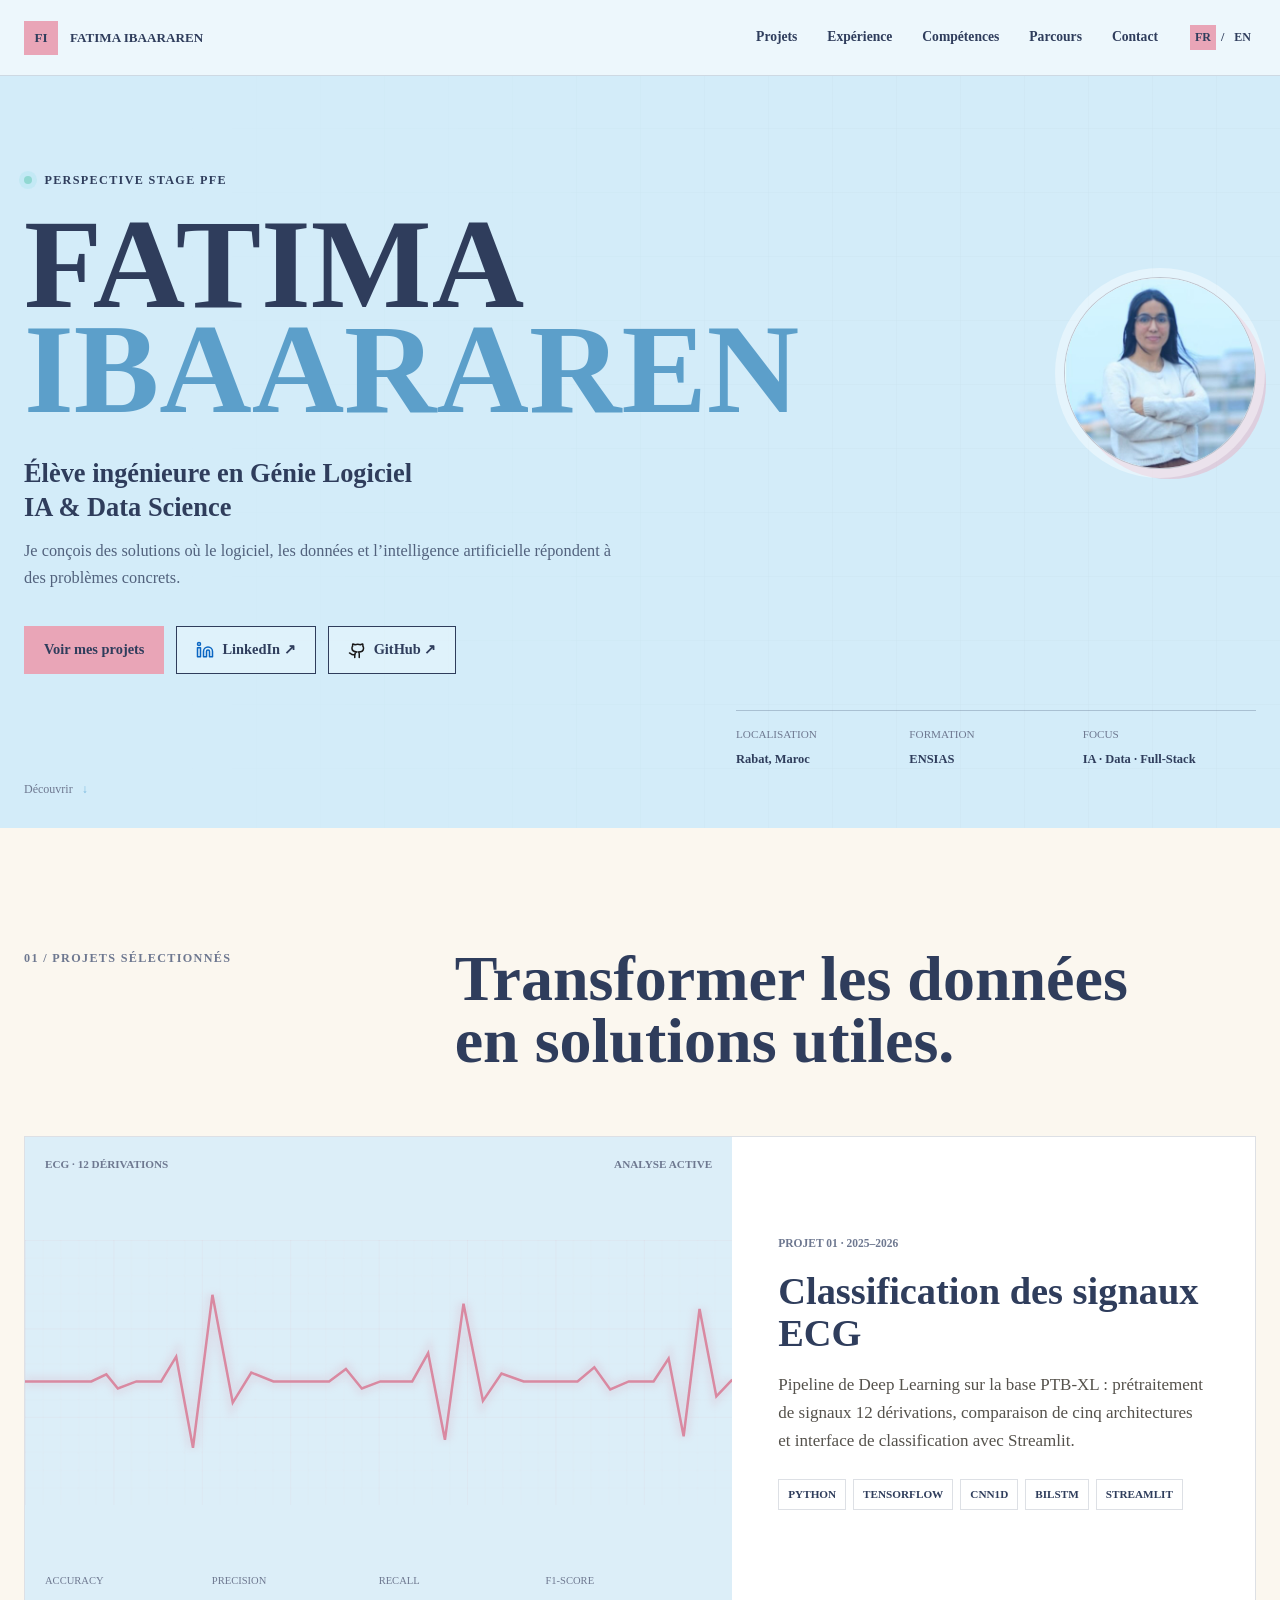
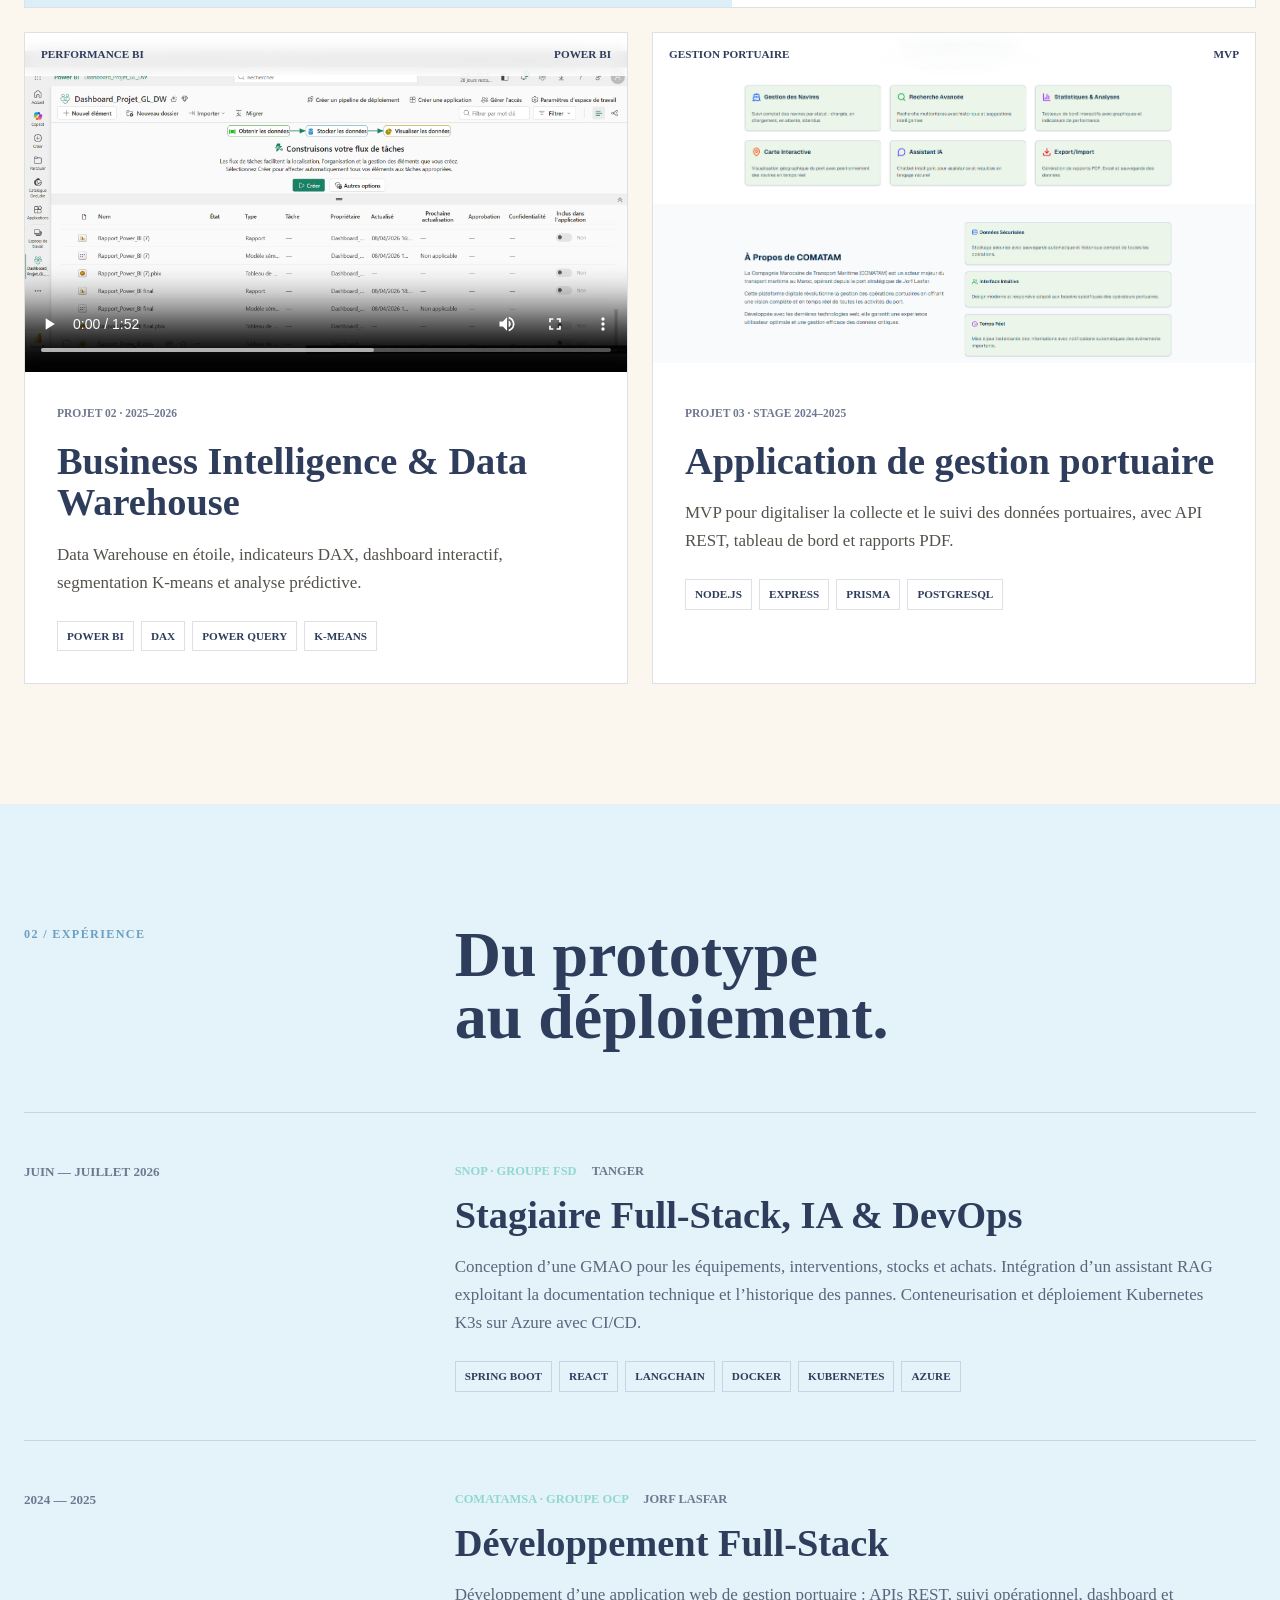
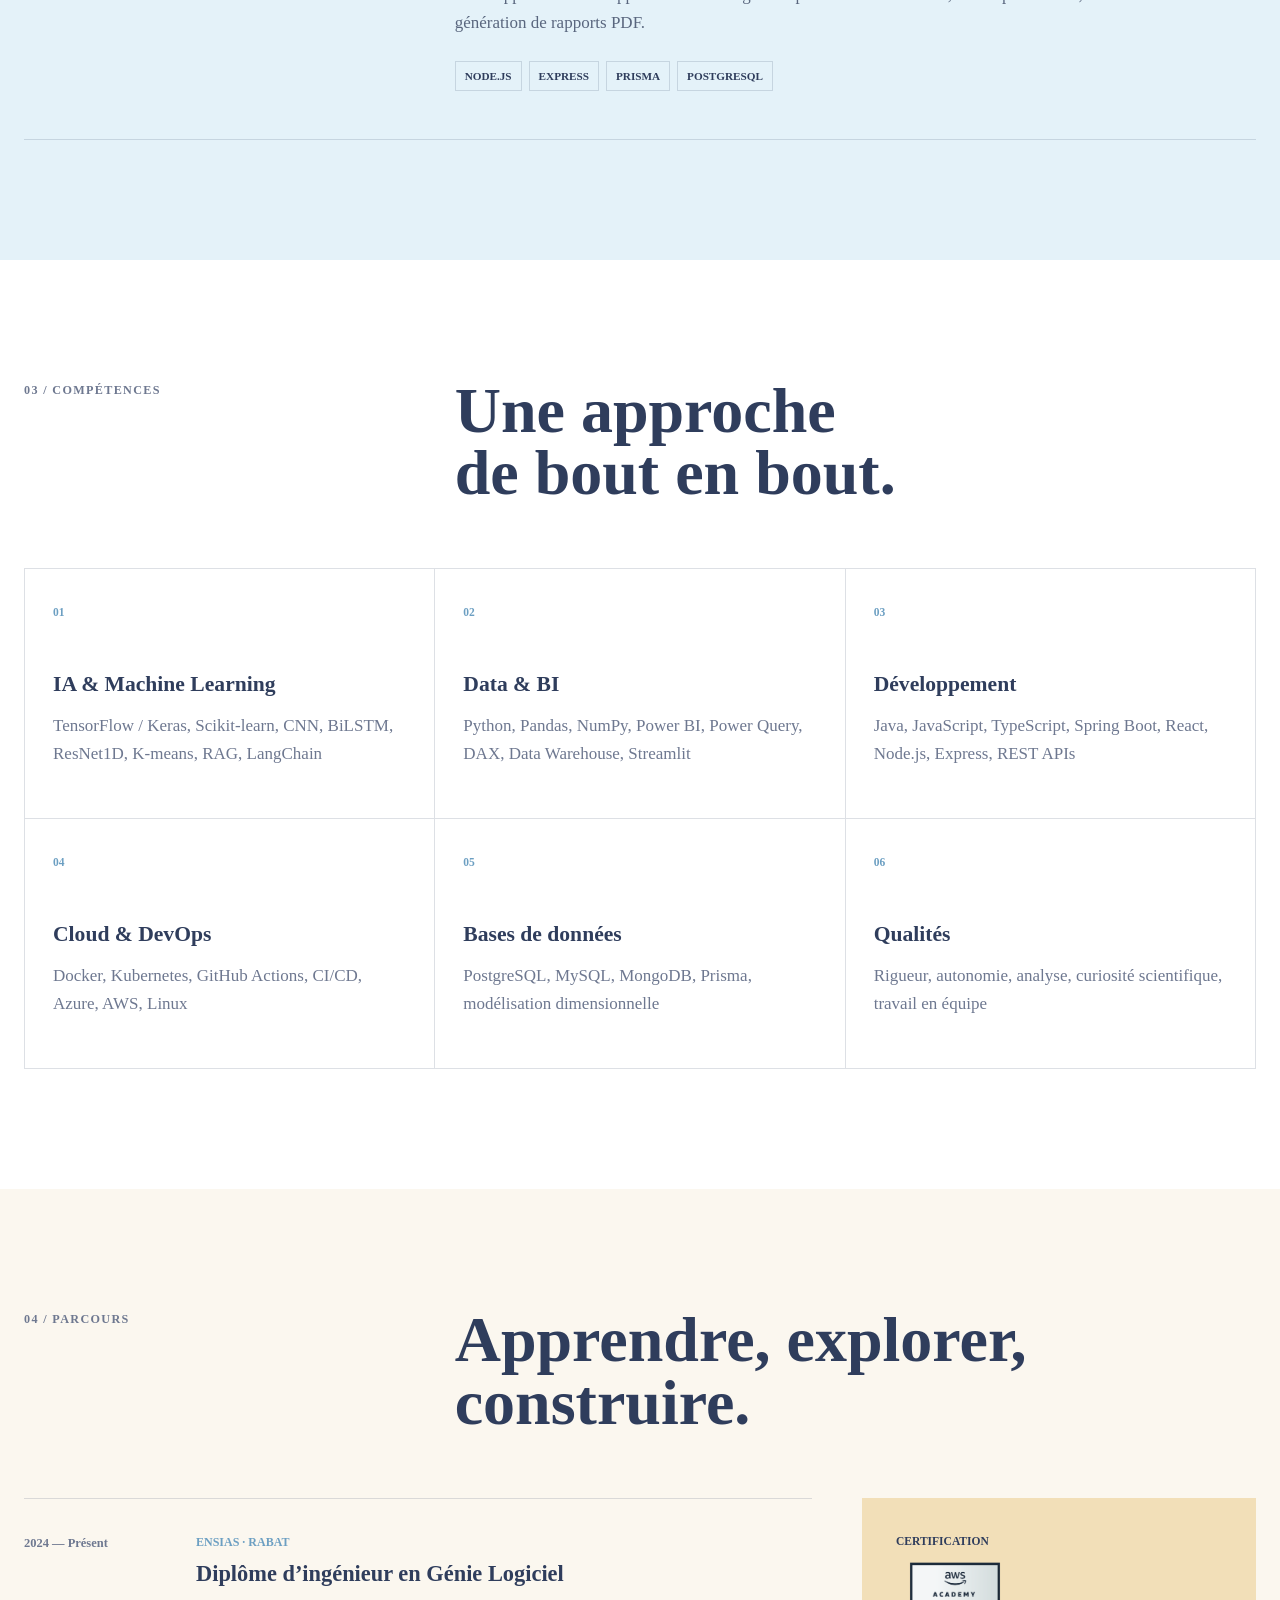
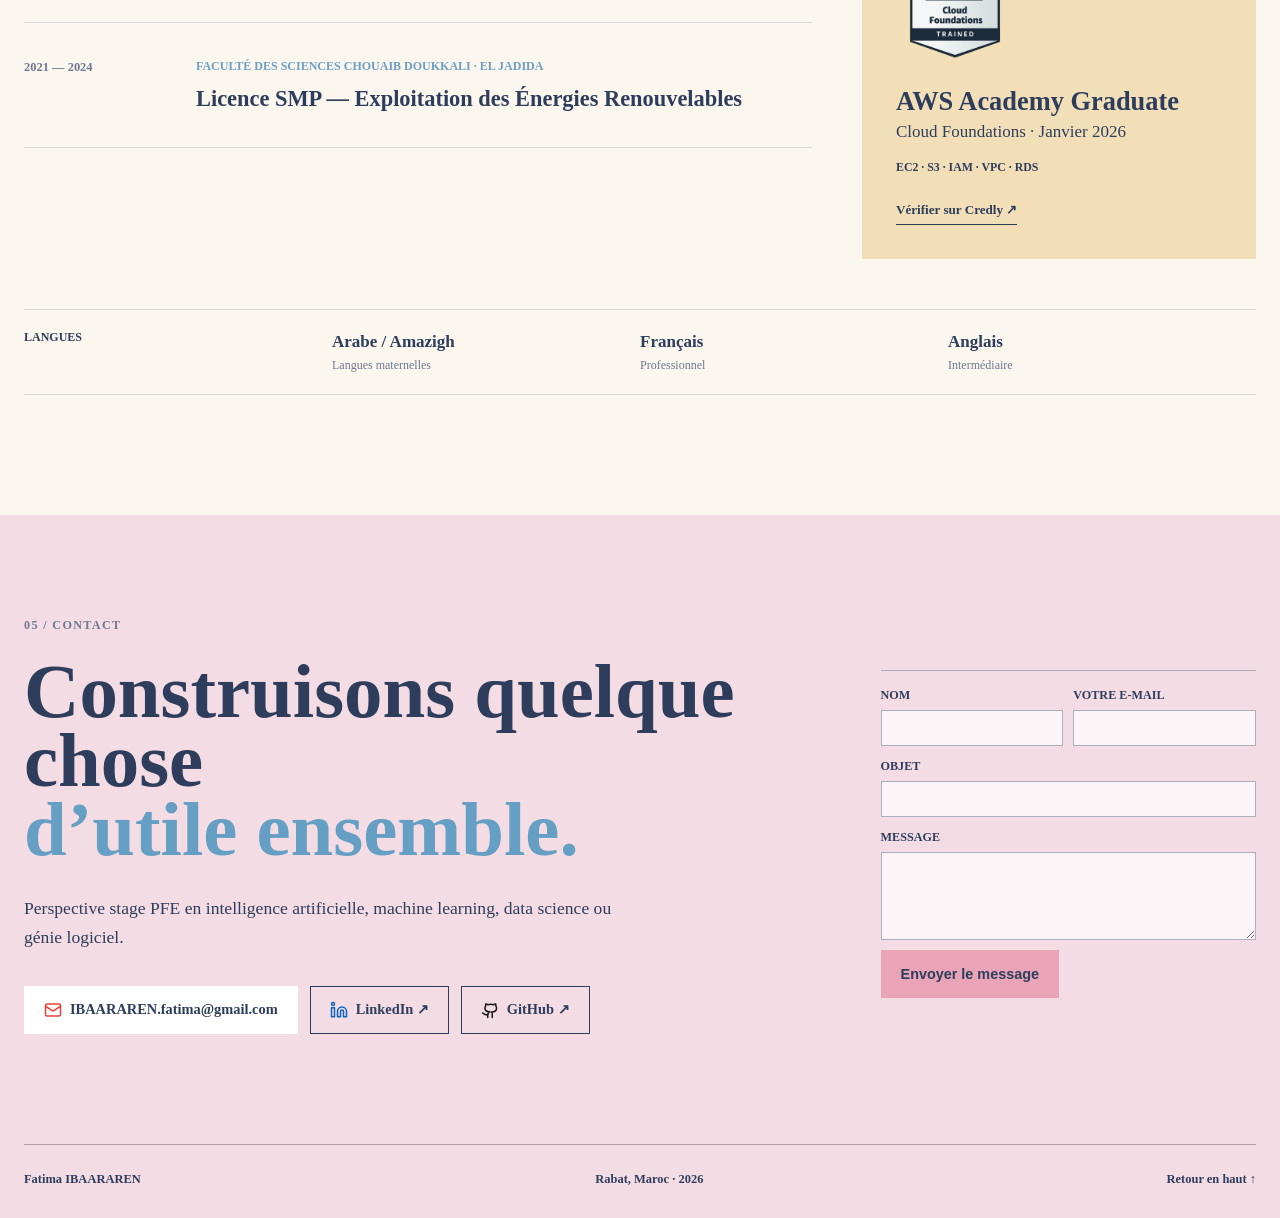
==== index.html @ d73326ed "Ajoute la verification Google Search Console" ====
<!doctype html>
<html lang="fr">
<head>
  <meta charset="utf-8">
  <meta name="viewport" content="width=device-width, initial-scale=1">
  <meta name="description" content="Portfolio de Fatima IBAARAREN, élève ingénieure en génie logiciel spécialisée en intelligence artificielle et data science.">
  <meta name="google-site-verification" content="We_dL8Q4Ru9J98IxA5eS2ZJnXttzr4aMUPvPhl3DSVc">
  <meta name="robots" content="index, follow, max-image-preview:large">
  <meta property="og:type" content="profile">
  <meta property="og:locale" content="fr_FR">
  <meta property="og:title" content="Fatima IBAARAREN | Génie logiciel, IA & Data Science">
  <meta property="og:description" content="Portfolio de Fatima IBAARAREN : projets en intelligence artificielle, data science, Business Intelligence et développement logiciel.">
  <meta property="og:url" content="https://ibaararenfatima-source.github.io/">
  <meta property="og:image" content="https://ibaararenfatima-source.github.io/fatima-ibaararen-portrait.jpg">
  <meta property="og:image:alt" content="Portrait professionnel de Fatima IBAARAREN">
  <meta name="twitter:card" content="summary">
  <meta name="twitter:title" content="Fatima IBAARAREN | Portfolio">
  <meta name="twitter:description" content="Génie logiciel, intelligence artificielle et data science.">
  <meta name="twitter:image" content="https://ibaararenfatima-source.github.io/fatima-ibaararen-portrait.jpg">
  <meta name="theme-color" content="#dff1fb">
  <meta name="color-scheme" content="only light">
  <meta name="supported-color-schemes" content="light">
  <title>Fatima IBAARAREN | Génie logiciel, IA & Data Science</title>
  <link rel="canonical" href="https://ibaararenfatima-source.github.io/">
  <link rel="alternate" hreflang="fr" href="https://ibaararenfatima-source.github.io/">
  <link rel="alternate" hreflang="en" href="https://ibaararenfatima-source.github.io/en.html">
  <link rel="alternate" hreflang="x-default" href="https://ibaararenfatima-source.github.io/">
  <script type="application/ld+json">
  {
    "@context": "https://schema.org",
    "@type": "Person",
    "name": "Fatima IBAARAREN",
    "url": "https://ibaararenfatima-source.github.io/",
    "image": "https://ibaararenfatima-source.github.io/fatima-ibaararen-portrait.jpg",
    "jobTitle": "Software Engineering Student | AI & Data Science",
    "affiliation": {
      "@type": "CollegeOrUniversity",
      "name": "ENSIAS"
    },
    "sameAs": [
      "https://www.linkedin.com/in/fatima-ibaararen-ensias-gl",
      "https://github.com/IBAARARENfatima-source",
      "https://www.credly.com/badges/31c68fda-ae81-41e3-a543-5441f643f788/print"
    ],
    "knowsAbout": [
      "Software Engineering",
      "Artificial Intelligence",
      "Machine Learning",
      "Data Science",
      "Business Intelligence"
    ]
  }
  </script>
  <link rel="icon" type="image/svg+xml" href="data:image/svg+xml,%3Csvg xmlns='http://www.w3.org/2000/svg' viewBox='0 0 64 64'%3E%3Crect width='64' height='64' rx='12' fill='%23c9e8f7'/%3E%3Cpath d='M9 34h11l5-14 8 29 7-21 5 6h10' fill='none' stroke='%23d989a1' stroke-width='5' stroke-linecap='round' stroke-linejoin='round'/%3E%3C/svg%3E">
  <link rel="stylesheet" href="styles.css?v=13">
  <script src="script.js?v=10" defer></script>
</head>
<body id="top">
  <svg class="icon-sprite" aria-hidden="true">
    <symbol id="icon-mail" viewBox="0 0 24 24">
      <rect width="20" height="16" x="2" y="4" rx="2"></rect>
      <path d="m22 7-8.97 5.7a1.94 1.94 0 0 1-2.06 0L2 7"></path>
    </symbol>
    <symbol id="icon-linkedin" viewBox="0 0 24 24">
      <path d="M16 8a6 6 0 0 1 6 6v7h-4v-7a2 2 0 0 0-4 0v7h-4v-7a6 6 0 0 1 6-6z"></path>
      <rect width="4" height="12" x="2" y="9"></rect>
      <circle cx="4" cy="4" r="2"></circle>
    </symbol>
    <symbol id="icon-github" viewBox="0 0 24 24">
      <path d="M15 22v-4a4.8 4.8 0 0 0-1-3.5c3.28 0 6.72-.82 6.72-5A3.89 3.89 0 0 0 19.7 6.8 3.57 3.57 0 0 0 19.6 4S18.73 3.73 16.7 5a13.38 13.38 0 0 0-7.4 0C7.27 3.73 6.4 4 6.4 4a3.57 3.57 0 0 0-.1 2.8 3.89 3.89 0 0 0-1.02 2.7c0 4.17 3.44 5 6.72 5A4.8 4.8 0 0 0 9 18v4"></path>
      <path d="M9 18c-4.51 2-5-2-7-2"></path>
    </symbol>
  </svg>
  <a class="skip-link" href="#main">Aller au contenu</a>

  <header class="site-header">
    <a class="brand" href="#top" aria-label="Retour en haut">
      <span class="brand-mark">FI</span>
      <span class="brand-name">Fatima IBAARAREN</span>
    </a>
    <button class="menu-toggle" type="button" aria-expanded="false" aria-controls="site-nav">
      <span></span><span></span><span></span>
      <span class="sr-only">Ouvrir le menu</span>
    </button>
    <nav class="site-nav" id="site-nav" aria-label="Navigation principale">
      <a href="#projets">Projets</a>
      <a href="#experience">Expérience</a>
      <a href="#competences">Compétences</a>
      <a href="#parcours">Parcours</a>
      <a class="nav-contact" href="#contact">Contact</a>
      <div class="language-switcher" aria-label="Choisir la langue">
        <a href="./" lang="fr" aria-current="page">FR</a><span aria-hidden="true">/</span><a href="en.html" lang="en">EN</a>
      </div>
    </nav>
  </header>

  <main id="main">
    <section class="hero" aria-labelledby="hero-title">
      <div class="hero-grid" aria-hidden="true"></div>
      <div class="hero-content">
        <p class="eyebrow"><span class="status-dot"></span> Perspective stage PFE</p>
        <h1 id="hero-title">Fatima<br><span>IBAARAREN</span></h1>
        <p class="hero-role">Élève ingénieure en Génie Logiciel<br>IA & Data Science</p>
        <p class="hero-intro">Je conçois des solutions où le logiciel, les données et l’intelligence artificielle répondent à des problèmes concrets.</p>
        <div class="hero-actions">
          <a class="button primary" href="#projets">Voir mes projets</a>
          <a class="button outline" href="https://www.linkedin.com/in/fatima-ibaararen-ensias-gl" target="_blank" rel="noopener noreferrer"><svg class="button-icon button-icon-linkedin" aria-hidden="true"><use href="#icon-linkedin"></use></svg>LinkedIn ↗</a>
          <a class="button outline" href="https://github.com/IBAARARENfatima-source" target="_blank" rel="noopener noreferrer"><svg class="button-icon button-icon-github" aria-hidden="true"><use href="#icon-github"></use></svg>GitHub ↗</a>
        </div>
      </div>
      <figure class="hero-portrait">
        <img src="fatima-ibaararen-portrait.jpg" width="400" height="400" alt="Portrait professionnel de Fatima IBAARAREN">
      </figure>
      <div class="hero-meta" aria-label="Informations rapides">
        <div><span>Localisation</span><strong>Rabat, Maroc</strong></div>
        <div><span>Formation</span><strong>ENSIAS</strong></div>
        <div><span>Focus</span><strong>IA · Data · Full-Stack</strong></div>
      </div>
      <a class="scroll-cue" href="#projets">Découvrir <span aria-hidden="true">↓</span></a>
    </section>

    <section class="section projects-section" id="projets" aria-labelledby="projects-title">
      <div class="section-heading reveal">
        <p class="section-index">01 / Projets sélectionnés</p>
        <h2 id="projects-title">Transformer les données<br>en solutions utiles.</h2>
      </div>

      <div class="projects-grid">
        <article class="project-card project-featured reveal">
          <div class="project-visual ecg-visual" aria-hidden="true">
            <div class="visual-label"><span>ECG · 12 dérivations</span><span>Analyse active</span></div>
            <svg viewBox="0 0 800 300" role="img">
              <defs>
                <pattern id="smallGrid" width="20" height="20" patternUnits="userSpaceOnUse"><path d="M20 0H0V20" fill="none" stroke="currentColor" stroke-opacity=".08"/></pattern>
                <pattern id="grid" width="100" height="100" patternUnits="userSpaceOnUse"><rect width="100" height="100" fill="url(#smallGrid)"/><path d="M100 0H0V100" fill="none" stroke="currentColor" stroke-opacity=".14"/></pattern>
              </defs>
              <rect width="800" height="300" fill="url(#grid)"/>
              <path class="ecg-line glow" d="M0 160 L75 160 L92 152 L105 168 L126 160 L154 160 L171 132 L190 235 L212 62 L235 184 L256 150 L281 160 L344 160 L363 146 L381 168 L402 160 L438 160 L456 128 L475 226 L496 72 L518 182 L539 151 L564 160 L625 160 L644 144 L662 169 L683 160 L711 160 L728 134 L745 222 L763 78 L782 177 L800 158"/>
              <path class="ecg-line" d="M0 160 L75 160 L92 152 L105 168 L126 160 L154 160 L171 132 L190 235 L212 62 L235 184 L256 150 L281 160 L344 160 L363 146 L381 168 L402 160 L438 160 L456 128 L475 226 L496 72 L518 182 L539 151 L564 160 L625 160 L644 144 L662 169 L683 160 L711 160 L728 134 L745 222 L763 78 L782 177 L800 158"/>
            </svg>
            <div class="metric-row"><span>Accuracy</span><span>Precision</span><span>Recall</span><span>F1-score</span></div>
          </div>
          <div class="project-copy">
            <p class="project-number">Projet 01 · 2025–2026</p>
            <h3>Classification des signaux ECG</h3>
            <p>Pipeline de Deep Learning sur la base PTB-XL : prétraitement de signaux 12 dérivations, comparaison de cinq architectures et interface de classification avec Streamlit.</p>
            <ul class="tags" aria-label="Technologies">
              <li>Python</li><li>TensorFlow</li><li>CNN1D</li><li>BiLSTM</li><li>Streamlit</li>
            </ul>
          </div>
        </article>

        <article class="project-card reveal">
          <div class="project-visual media-visual">
            <div class="visual-label"><span>Performance BI</span><span>Power BI</span></div>
            <video class="project-media" controls preload="metadata" playsinline poster="datawarehouse-poster.png" aria-label="Démonstration vidéo du projet Business Intelligence et Data Warehouse">
              <source src="datawarehouse.webm" type="video/webm">
              <source src="datawarehouse.mp4" type="video/mp4">
              Votre navigateur ne peut pas lire cette vidéo.
            </video>
          </div>
          <div class="project-copy">
            <p class="project-number">Projet 02 · 2025–2026</p>
            <h3>Business Intelligence & Data Warehouse</h3>
            <p>Data Warehouse en étoile, indicateurs DAX, dashboard interactif, segmentation K-means et analyse prédictive.</p>
            <ul class="tags" aria-label="Technologies"><li>Power BI</li><li>DAX</li><li>Power Query</li><li>K-means</li></ul>
          </div>
        </article>

        <article class="project-card reveal">
          <div class="project-visual media-visual">
            <div class="visual-label"><span>Gestion portuaire</span><span>MVP</span></div>
            <img class="project-media" src="gestion-portuaire.png" alt="Interface de l’application de gestion portuaire présentant ses fonctionnalités principales" loading="lazy">
          </div>
          <div class="project-copy">
            <p class="project-number">Projet 03 · Stage 2024–2025</p>
            <h3>Application de gestion portuaire</h3>
            <p>MVP pour digitaliser la collecte et le suivi des données portuaires, avec API REST, tableau de bord et rapports PDF.</p>
            <ul class="tags" aria-label="Technologies"><li>Node.js</li><li>Express</li><li>Prisma</li><li>PostgreSQL</li></ul>
          </div>
        </article>
      </div>
    </section>

    <section class="section experience-section" id="experience" aria-labelledby="experience-title">
      <div class="section-heading reveal">
        <p class="section-index">02 / Expérience</p>
        <h2 id="experience-title">Du prototype<br>au déploiement.</h2>
      </div>
      <div class="timeline">
        <article class="timeline-item reveal">
          <div class="timeline-date">Juin — Juillet 2026</div>
          <div class="timeline-copy">
            <p class="company">SNOP · Groupe FSD <span>Tanger</span></p>
            <h3>Stagiaire Full-Stack, IA & DevOps</h3>
            <p>Conception d’une GMAO pour les équipements, interventions, stocks et achats. Intégration d’un assistant RAG exploitant la documentation technique et l’historique des pannes. Conteneurisation et déploiement Kubernetes K3s sur Azure avec CI/CD.</p>
            <ul class="tags"><li>Spring Boot</li><li>React</li><li>LangChain</li><li>Docker</li><li>Kubernetes</li><li>Azure</li></ul>
          </div>
        </article>
        <article class="timeline-item reveal">
          <div class="timeline-date">2024 — 2025</div>
          <div class="timeline-copy">
            <p class="company">COMATAMSA · Groupe OCP <span>Jorf Lasfar</span></p>
            <h3>Développement Full-Stack</h3>
            <p>Développement d’une application web de gestion portuaire : APIs REST, suivi opérationnel, dashboard et génération de rapports PDF.</p>
            <ul class="tags"><li>Node.js</li><li>Express</li><li>Prisma</li><li>PostgreSQL</li></ul>
          </div>
        </article>
      </div>
    </section>

    <section class="section skills-section" id="competences" aria-labelledby="skills-title">
      <div class="section-heading reveal">
        <p class="section-index">03 / Compétences</p>
        <h2 id="skills-title">Une approche<br>de bout en bout.</h2>
      </div>
      <div class="skills-grid">
        <article class="skill-group reveal"><span class="skill-count">01</span><h3>IA & Machine Learning</h3><p>TensorFlow / Keras, Scikit-learn, CNN, BiLSTM, ResNet1D, K-means, RAG, LangChain</p></article>
        <article class="skill-group reveal"><span class="skill-count">02</span><h3>Data & BI</h3><p>Python, Pandas, NumPy, Power BI, Power Query, DAX, Data Warehouse, Streamlit</p></article>
        <article class="skill-group reveal"><span class="skill-count">03</span><h3>Développement</h3><p>Java, JavaScript, TypeScript, Spring Boot, React, Node.js, Express, REST APIs</p></article>
        <article class="skill-group reveal"><span class="skill-count">04</span><h3>Cloud & DevOps</h3><p>Docker, Kubernetes, GitHub Actions, CI/CD, Azure, AWS, Linux</p></article>
        <article class="skill-group reveal"><span class="skill-count">05</span><h3>Bases de données</h3><p>PostgreSQL, MySQL, MongoDB, Prisma, modélisation dimensionnelle</p></article>
        <article class="skill-group reveal"><span class="skill-count">06</span><h3>Qualités</h3><p>Rigueur, autonomie, analyse, curiosité scientifique, travail en équipe</p></article>
      </div>
    </section>

    <section class="section education-section" id="parcours" aria-labelledby="education-title">
      <div class="section-heading reveal">
        <p class="section-index">04 / Parcours</p>
        <h2 id="education-title">Apprendre, explorer,<br>construire.</h2>
      </div>
      <div class="education-layout">
        <div class="education-list">
          <article class="education-item reveal"><time>2024 — Présent</time><div><p>ENSIAS · Rabat</p><h3>Diplôme d’ingénieur en Génie Logiciel</h3></div></article>
          <article class="education-item reveal"><time>2021 — 2024</time><div><p>Faculté des Sciences Chouaib Doukkali · El Jadida</p><h3>Licence SMP — Exploitation des Énergies Renouvelables</h3></div></article>
        </div>
        <aside class="certification reveal">
          <p class="cert-label">Certification</p>
          <img class="cert-badge" src="aws-cloud-foundations-badge.png" alt="Badge AWS Academy Cloud Foundations Trained">
          <h3>AWS Academy Graduate</h3>
          <p>Cloud Foundations · Janvier 2026</p>
          <span>EC2 · S3 · IAM · VPC · RDS</span>
          <a class="credential-link" href="https://www.credly.com/badges/31c68fda-ae81-41e3-a543-5441f643f788/print" target="_blank" rel="noopener noreferrer">Vérifier sur Credly ↗</a>
        </aside>
      </div>
      <div class="languages reveal">
        <p>Langues</p>
        <span>Arabe / Amazigh <strong>Langues maternelles</strong></span>
        <span>Français <strong>Professionnel</strong></span>
        <span>Anglais <strong>Intermédiaire</strong></span>
      </div>
    </section>

    <section class="contact-section" id="contact" aria-labelledby="contact-title">
      <div class="contact-inner reveal">
        <div class="contact-copy">
          <p class="section-index">05 / Contact</p>
          <h2 id="contact-title">Construisons quelque chose<br><span>d’utile ensemble.</span></h2>
          <p>Perspective stage PFE en intelligence artificielle, machine learning, data science ou génie logiciel.</p>
          <div class="contact-actions">
            <a class="button light" href="mailto:IBAARAREN.fatima@gmail.com"><svg class="button-icon button-icon-mail" aria-hidden="true"><use href="#icon-mail"></use></svg>IBAARAREN.fatima@gmail.com</a>
            <a class="button ghost" href="https://www.linkedin.com/in/fatima-ibaararen-ensias-gl" target="_blank" rel="noopener noreferrer"><svg class="button-icon button-icon-linkedin" aria-hidden="true"><use href="#icon-linkedin"></use></svg>LinkedIn ↗</a>
            <a class="button ghost" href="https://github.com/IBAARARENfatima-source" target="_blank" rel="noopener noreferrer"><svg class="button-icon button-icon-github" aria-hidden="true"><use href="#icon-github"></use></svg>GitHub ↗</a>
          </div>
        </div>
        <form class="contact-form" action="https://api.web3forms.com/submit" method="POST" data-contact-form data-sending="Envoi en cours..." data-success="Message envoyé. Merci, je vous répondrai bientôt." data-error="Le message n’a pas pu être envoyé. Veuillez réessayer.">
          <input type="hidden" name="access_key" value="8aa995b2-d596-42eb-8fa4-1b4bb54ad78c">
          <input type="hidden" name="from_name" value="Portfolio de Fatima IBAARAREN">
          <input class="form-honey" type="checkbox" name="botcheck" tabindex="-1" autocomplete="off">
          <div class="form-field">
            <label for="contact-name">Nom</label>
            <input id="contact-name" name="name" type="text" autocomplete="name" required>
          </div>
          <div class="form-field">
            <label for="contact-email">Votre e-mail</label>
            <input id="contact-email" name="email" type="email" autocomplete="email" required>
          </div>
          <div class="form-field form-field-wide">
            <label for="contact-subject">Objet</label>
            <input id="contact-subject" name="subject" type="text" required>
          </div>
          <div class="form-field form-field-wide">
            <label for="contact-message">Message</label>
            <textarea id="contact-message" name="message" rows="4" required></textarea>
          </div>
          <div class="form-submit form-field-wide">
            <button class="button primary" type="submit">Envoyer le message</button>
            <p class="form-status" role="status" aria-live="polite"></p>
          </div>
        </form>
      </div>
      <footer>
        <p>Fatima IBAARAREN</p>
        <p>Rabat, Maroc · <span id="current-year"></span></p>
        <a href="#top">Retour en haut ↑</a>
      </footer>
    </section>
  </main>
</body>
</html>
---- styles.css ----
:root {
  color-scheme: only light;
  --ink: #2f3d5c;
  --paper: #fbf7ef;
  --white: #ffffff;
  --rose: #e9a5b7;
  --sky: #c9e8f7;
  --blue: #79b9df;
  --cyan: #91d8d2;
  --yellow: #f2dfb8;
  --muted: #6e7890;
  --line: rgba(47, 61, 92, .16);
  --max: 1240px;
}

* { box-sizing: border-box; }
html { scroll-behavior: smooth; color-scheme: only light; background: var(--paper); }
body { margin: 0; background: var(--paper); color: var(--ink); font-family: "Times New Roman", Times, serif; font-size: 17px; line-height: 1.65; -webkit-text-size-adjust: 100%; forced-color-adjust: none; }
a { color: inherit; text-decoration: none; }
button, a { -webkit-tap-highlight-color: transparent; }
img, svg, canvas { display: block; max-width: 100%; }

@media (prefers-color-scheme: dark) {
  :root {
    color-scheme: only light;
    --ink: #2f3d5c;
    --paper: #fbf7ef;
    --white: #ffffff;
    --rose: #e9a5b7;
    --sky: #c9e8f7;
    --blue: #5ba6d1;
    --cyan: #51d6d0;
    --yellow: #f5d486;
    --line: rgba(47,61,92,.22);
  }
}
.sr-only { position: absolute; width: 1px; height: 1px; padding: 0; margin: -1px; overflow: hidden; clip: rect(0,0,0,0); white-space: nowrap; border: 0; }
.skip-link { position: fixed; left: 16px; top: -60px; z-index: 100; background: var(--white); color: var(--ink); padding: 10px 16px; border: 2px solid var(--ink); }
.skip-link:focus { top: 16px; }

.site-header { height: 76px; padding: 0 max(24px, calc((100vw - var(--max)) / 2)); display: flex; align-items: center; justify-content: space-between; position: fixed; inset: 0 0 auto; z-index: 50; color: var(--ink); background: rgba(239,248,252,.92); backdrop-filter: blur(16px); border-bottom: 1px solid var(--line); }
.brand { display: flex; align-items: center; gap: 12px; font-weight: 700; }
.brand-mark { width: 34px; height: 34px; display: grid; place-items: center; background: var(--rose); color: var(--ink); font-size: .82rem; font-weight: 900; }
.brand-name { font-size: .82rem; text-transform: uppercase; }
.site-nav { display: flex; align-items: center; gap: 30px; font-size: .85rem; font-weight: 600; }
.site-nav a { position: relative; }
.site-nav > a::after { content: ""; position: absolute; left: 0; right: 100%; bottom: -6px; height: 2px; background: var(--blue); transition: right .25s ease; }
.site-nav a:hover::after, .site-nav a:focus-visible::after { right: 0; }
.language-switcher { display: flex; align-items: center; gap: 5px; padding-left: 2px; font-size: .75rem; }
.language-switcher a { padding: 3px 5px; }
.language-switcher a::after { display: none; }
.language-switcher a[aria-current="page"] { background: var(--rose); font-weight: 900; }
.menu-toggle { display: none; width: 44px; height: 44px; border: 0; background: transparent; padding: 11px; }
.menu-toggle span:not(.sr-only) { display: block; height: 2px; margin: 5px 0; background: var(--ink); transition: .25s; }

.hero { min-height: min(920px, 92vh); position: relative; overflow: hidden; color: var(--ink); background: var(--sky); display: grid; align-content: center; padding: 120px max(24px, calc((100vw - var(--max)) / 2)) 104px; }
.hero-grid { position: absolute; inset: 0; width: 100%; height: 100%; }
.hero-grid { opacity: .2; background-image: linear-gradient(rgba(47,61,92,.12) 1px, transparent 1px), linear-gradient(90deg, rgba(47,61,92,.12) 1px, transparent 1px); background-size: 64px 64px; mask-image: linear-gradient(to right, transparent 10%, black 65%); }
.hero::after { content: ""; position: absolute; inset: 0; background: rgba(255,255,255,.18); pointer-events: none; }
.hero-content { position: relative; z-index: 2; width: min(760px, 100%); }
.eyebrow, .section-index { margin: 0 0 22px; font-size: .76rem; text-transform: uppercase; font-weight: 800; letter-spacing: .11em; }
.status-dot { width: 8px; height: 8px; border-radius: 50%; display: inline-block; margin-right: 8px; background: var(--cyan); box-shadow: 0 0 0 5px rgba(81,214,208,.12); }
.hero h1 { margin: 0; font-size: clamp(4rem, 10vw, 9.2rem); line-height: .82; text-transform: uppercase; font-weight: 900; letter-spacing: 0; }
.hero h1 span { color: #5c9fca; }
.hero-role { margin: 34px 0 14px; font-size: clamp(1.15rem, 2.2vw, 1.65rem); font-weight: 700; line-height: 1.3; }
.hero-intro { max-width: 590px; margin: 0; color: #52627d; font-size: 1.02rem; }
.hero-actions { display: flex; flex-wrap: wrap; gap: 12px; margin-top: 34px; }
.hero-portrait { position: absolute; z-index: 2; top: 45%; right: max(24px, calc((100vw - var(--max)) / 2)); width: clamp(160px, 15vw, 220px); aspect-ratio: 1; margin: 0; transform: translateY(-50%); overflow: hidden; border: 1px solid rgba(47,61,92,.3); border-radius: 50%; background: var(--white); box-shadow: 0 0 0 9px rgba(255,255,255,.4), 10px 10px 0 rgba(233,165,183,.42); }
.hero-portrait img { width: 100%; height: 100%; object-fit: cover; object-position: center; }
.button { display: inline-flex; min-height: 48px; align-items: center; justify-content: center; gap: 8px; padding: 11px 19px; border: 1px solid transparent; font-size: .9rem; font-weight: 800; transition: transform .2s ease, background .2s ease, color .2s ease; }
.icon-sprite { position: absolute; width: 0; height: 0; overflow: hidden; }
.button-icon { width: 18px; height: 18px; flex: 0 0 18px; fill: none; stroke: currentColor; stroke-width: 2; stroke-linecap: round; stroke-linejoin: round; }
.button-icon-mail { color: #ea4335; }
.button-icon-linkedin { color: #0a66c2; }
.button-icon-github { color: #181717; }
.button:hover { transform: translateY(-2px); }
.button.primary { background: var(--rose); color: var(--ink); }
.button.outline { border-color: var(--ink); background: rgba(255,255,255,.28); color: var(--ink); }
.button.outline:hover { background: var(--white); }
.button.secondary { border-color: rgba(255,255,255,.35); color: var(--white); }
.button.secondary:hover { background: var(--white); color: var(--ink); }
.hero-meta { position: absolute; right: max(24px, calc((100vw - var(--max)) / 2)); bottom: 56px; z-index: 3; width: min(520px, 42vw); display: grid; grid-template-columns: repeat(3, 1fr); border-top: 1px solid rgba(47,61,92,.25); padding-top: 14px; }
.hero-meta span { display: block; color: var(--muted); font-size: .7rem; text-transform: uppercase; }
.hero-meta strong { font-size: .78rem; font-weight: 600; }
.scroll-cue { position: absolute; z-index: 3; left: max(24px, calc((100vw - var(--max)) / 2)); bottom: 28px; font-size: .75rem; color: var(--muted); }
.scroll-cue span { color: var(--blue); margin-left: 6px; }

.section { padding: 120px max(24px, calc((100vw - var(--max)) / 2)); }
.section-heading { display: grid; grid-template-columns: 1fr 2fr; gap: 30px; margin-bottom: 64px; align-items: start; }
.section-heading h2 { margin: 0; font-size: clamp(2.5rem, 5vw, 5rem); line-height: .97; font-weight: 850; letter-spacing: 0; }
.section-index { color: var(--muted); }

.projects-section { background: var(--paper); }
.projects-grid { display: grid; grid-template-columns: 1fr 1fr; gap: 24px; }
.project-card { min-width: 0; background: var(--white); border: 1px solid var(--line); }
.project-featured { grid-column: 1 / -1; display: grid; grid-template-columns: 1.15fr .85fr; }
.project-visual { min-height: 330px; position: relative; overflow: hidden; background: #dceef8; color: var(--ink); }
.project-featured .project-visual { min-height: 470px; }
.visual-label { position: absolute; z-index: 2; inset: 18px 20px auto; display: flex; justify-content: space-between; color: var(--muted); font-size: .7rem; text-transform: uppercase; font-weight: 700; }
.ecg-visual { display: grid; place-items: center; }
.ecg-visual svg { width: 100%; color: var(--rose); }
.ecg-line { fill: none; stroke: #d989a1; stroke-width: 2.5; vector-effect: non-scaling-stroke; }
.ecg-line.glow { stroke-width: 12; opacity: .14; filter: blur(4px); }
.metric-row { position: absolute; left: 20px; right: 20px; bottom: 18px; display: grid; grid-template-columns: repeat(4,1fr); color: var(--muted); font-size: .66rem; text-transform: uppercase; }
.project-copy { padding: 32px; }
.project-featured .project-copy { align-self: center; padding: 46px; }
.project-number { color: var(--muted); margin: 0 0 18px; text-transform: uppercase; font-size: .72rem; font-weight: 800; }
.project-copy h3 { margin: 0 0 16px; font-size: clamp(1.55rem, 3vw, 2.6rem); line-height: 1.08; }
.project-copy p:not(.project-number) { color: #55524c; }
.tags { list-style: none; display: flex; flex-wrap: wrap; gap: 7px; padding: 0; margin: 24px 0 0; }
.tags li { border: 1px solid var(--line); padding: 5px 9px; font-size: .7rem; font-weight: 700; text-transform: uppercase; }
.media-visual { display: grid; place-items: center; background: #eef7fb; }
.project-media { width: 100%; min-height: 330px; aspect-ratio: 16 / 9; object-fit: contain; background: var(--white); }
.media-visual .visual-label { inset: 0 0 auto; padding: 12px 16px; background: rgba(255,255,255,.88); color: var(--ink); backdrop-filter: blur(8px); }
.bi-visual { padding: 70px 28px 28px; color: var(--cyan); }
.kpi-grid { display: grid; grid-template-columns: repeat(3,1fr); gap: 12px; }
.kpi-grid div { border: 1px solid var(--line); padding: 14px; }
.kpi-grid small { display: block; color: var(--muted); }
.kpi-grid strong { display: block; color: var(--ink); font-size: 1.35rem; }
.kpi-grid i { display: block; height: 3px; width: var(--w); margin-top: 10px; background: var(--cyan); }
.bars { height: 130px; display: flex; align-items: end; gap: 12px; margin-top: 28px; border-bottom: 1px solid var(--line); }
.bars i { flex: 1; height: var(--h); background: linear-gradient(to top, var(--cyan), rgba(81,214,208,.22)); }
.port-visual { color: #d2aa56; background: #f8eaca; padding: 70px 28px 28px; }
.port-dashboard { height: 210px; display: grid; grid-template-columns: 55px 1fr; border: 1px solid var(--line); }
.port-sidebar { display: flex; flex-direction: column; gap: 15px; align-items: center; padding-top: 18px; border-right: 1px solid var(--line); }
.port-sidebar i { width: 17px; height: 17px; border: 1px solid var(--yellow); }
.port-main { padding: 18px; display: grid; grid-template-columns: repeat(3,1fr); gap: 10px; }
.port-main b { grid-column: 1/-1; width: 36%; height: 12px; background: rgba(47,61,92,.15); }
.port-main > span { height: 52px; border: 1px solid var(--line); background: rgba(255,255,255,.38); }
.port-main > div { grid-column: 1/-1; display: flex; align-items: end; gap: 8px; height: 80px; padding-top: 12px; border-bottom: 1px solid var(--line); }
.port-main > div i { flex: 1; background: var(--yellow); opacity: .75; height: 45%; }
.port-main > div i:nth-child(2) { height: 70%; }.port-main > div i:nth-child(3) { height: 38%; }.port-main > div i:nth-child(4) { height: 86%; }.port-main > div i:nth-child(5) { height: 62%; }

.experience-section { background: #e4f2f9; color: var(--ink); }
.experience-section .section-index { color: #6c9fc2; }
.timeline { border-top: 1px solid var(--line); }
.timeline-item { display: grid; grid-template-columns: 1fr 2fr; gap: 30px; padding: 48px 0; border-bottom: 1px solid var(--line); }
.timeline-date { color: var(--muted); font-size: .82rem; text-transform: uppercase; font-weight: 700; }
.company { margin: 0 0 12px; color: var(--cyan); font-size: .78rem; text-transform: uppercase; font-weight: 800; }
.company span { color: var(--muted); margin-left: 12px; }
.timeline-copy h3 { margin: 0 0 16px; font-size: clamp(1.5rem, 3vw, 2.45rem); line-height: 1.1; }
.timeline-copy > p:last-of-type { max-width: 760px; color: #59667e; }
.experience-section .tags li { border-color: var(--line); color: var(--ink); }

.skills-section { background: var(--white); }
.skills-grid { display: grid; grid-template-columns: repeat(3,1fr); border-top: 1px solid var(--line); border-left: 1px solid var(--line); }
.skill-group { min-height: 250px; padding: 28px; border-right: 1px solid var(--line); border-bottom: 1px solid var(--line); }
.skill-count { color: #6c9fc2; font-size: .72rem; font-weight: 800; }
.skill-group h3 { margin: 46px 0 16px; font-size: 1.35rem; line-height: 1.15; }
.skill-group p { margin: 0; color: var(--muted); }

.education-section { background: var(--paper); }
.education-layout { display: grid; grid-template-columns: 2fr 1fr; gap: 50px; align-items: stretch; }
.education-list { border-top: 1px solid var(--line); }
.education-item { display: grid; grid-template-columns: 150px 1fr; gap: 22px; padding: 34px 0; border-bottom: 1px solid var(--line); }
.education-item time { color: var(--muted); font-size: .78rem; font-weight: 700; }
.education-item p { margin: 0 0 8px; color: #6c9fc2; text-transform: uppercase; font-size: .75rem; font-weight: 800; }
.education-item h3 { margin: 0; font-size: 1.4rem; line-height: 1.25; }
.certification { background: var(--yellow); padding: 34px; display: flex; flex-direction: column; justify-content: flex-end; min-height: 340px; }
.cert-label { margin: 0 auto auto 0; text-transform: uppercase; font-size: .72rem; font-weight: 800; }
.cert-badge { width: 118px; height: 118px; object-fit: contain; }
.certification h3 { margin: 18px 0 2px; font-size: 1.65rem; line-height: 1.1; }
.certification p { margin: 0; }
.certification span { margin-top: 12px; font-size: .74rem; font-weight: 700; }
.credential-link { align-self: flex-start; margin-top: 22px; padding-bottom: 3px; border-bottom: 1px solid currentColor; font-size: .82rem; font-weight: 800; }
.credential-link:hover { color: #5c7fa0; }
.languages { margin-top: 50px; display: grid; grid-template-columns: 1fr repeat(3, 1fr); border-top: 1px solid var(--line); border-bottom: 1px solid var(--line); }
.languages > * { padding: 18px 12px 18px 0; margin: 0; }
.languages p { text-transform: uppercase; font-size: .75rem; font-weight: 800; }
.languages span { font-weight: 700; }
.languages strong { display: block; color: var(--muted); font-size: .75rem; font-weight: 500; }

.contact-section { background: #f3dce4; color: var(--ink); padding: 100px max(24px, calc((100vw - var(--max)) / 2)) 28px; }
.contact-inner { display: grid; grid-template-columns: minmax(0, 1.35fr) minmax(300px, .65fr); gap: clamp(42px, 6vw, 88px); align-items: end; }
.contact-inner h2 { margin: 0; font-size: clamp(3rem, 6vw, 6.2rem); line-height: .9; letter-spacing: 0; }
.contact-inner h2 span { color: #659fc3; }
.contact-copy > p:not(.section-index) { max-width: 600px; margin: 30px 0 0; font-size: 1.1rem; }
.contact-actions { display: flex; flex-wrap: wrap; gap: 12px; margin-top: 34px; }
.button.light { background: var(--white); }
.button.ghost { border-color: var(--ink); }
.contact-form { width: min(100%, 400px); justify-self: end; display: grid; grid-template-columns: 1fr 1fr; gap: 10px; padding-top: 14px; border-top: 1px solid rgba(47,61,92,.35); }
.form-field { display: flex; flex-direction: column; gap: 5px; min-width: 0; }
.form-field-wide { grid-column: 1 / -1; }
.form-field label { font-size: .76rem; font-weight: 800; text-transform: uppercase; }
.form-field input, .form-field textarea { width: 100%; border: 1px solid rgba(47,61,92,.38); border-radius: 0; background: rgba(255,255,255,.72); color: var(--ink); padding: 7px 9px; font: inherit; font-size: 1rem; line-height: 1.25; }
.form-field textarea { height: 88px; min-height: 78px; resize: vertical; }
.form-field input:focus, .form-field textarea:focus { outline: 3px solid rgba(145,216,210,.75); outline-offset: 2px; border-color: var(--ink); }
.form-submit { display: flex; align-items: center; flex-wrap: wrap; gap: 16px; }
.form-submit .button { cursor: pointer; }
.form-submit .button:disabled { cursor: wait; opacity: .62; transform: none; }
.form-status { flex: 1 1 220px; min-height: 1.5em; margin: 0; font-size: .84rem; font-weight: 700; }
.form-status.success { color: #246b54; }
.form-status.error { color: #9a3445; }
.form-status a { color: inherit; text-underline-offset: 3px; }
.form-honey { position: absolute !important; left: -9999px !important; width: 1px !important; height: 1px !important; opacity: 0 !important; }
.contact-section footer { display: grid; grid-template-columns: 1fr 1fr auto; gap: 20px; border-top: 1px solid rgba(11,11,13,.3); margin-top: 110px; padding-top: 24px; font-size: .78rem; font-weight: 700; }
.contact-section footer p { margin: 0; }

.reveal { opacity: 0; transform: translateY(22px); transition: opacity .7s ease, transform .7s ease; }
.reveal.visible { opacity: 1; transform: translateY(0); }
:focus-visible { outline: 3px solid var(--cyan); outline-offset: 4px; }

@media (max-width: 900px) {
  .menu-toggle { display: block; }
  .site-nav { display: none; position: absolute; top: 76px; left: 0; right: 0; padding: 24px; background: #eff8fc; flex-direction: column; align-items: stretch; gap: 0; border-bottom: 1px solid var(--line); }
  .site-nav.open { display: flex; }
  .site-nav a { padding: 13px 0; border-bottom: 1px solid var(--line); }
  .language-switcher { padding: 16px 0 0; }
  .language-switcher a { padding: 4px 9px; border: 0; }
  .hero { min-height: 780px; align-content: start; padding-top: 150px; }
  .hero-content { width: min(560px, 64vw); }
  .hero-portrait { width: clamp(145px, 19vw, 180px); right: 24px; }
  .hero::after { background: rgba(255,255,255,.18); }
  .hero-meta { left: 24px; right: 24px; bottom: 55px; width: auto; }
  .section-heading, .timeline-item { grid-template-columns: 1fr; }
  .project-featured { grid-template-columns: 1fr; }
  .project-featured .project-visual { min-height: 360px; }
  .skills-grid { grid-template-columns: repeat(2,1fr); }
  .education-layout { grid-template-columns: 1fr; }
  .languages { grid-template-columns: repeat(3,1fr); }
  .languages p { grid-column: 1/-1; border-bottom: 1px solid var(--line); }
}

@media (max-width: 620px) {
  .site-header { height: 68px; }
  .brand-name { display: none; }
  .site-nav { top: 68px; }
  .hero { min-height: 850px; padding-top: 126px; }
  .hero-content { width: 100%; }
  .hero-portrait { position: relative; top: auto; right: auto; width: min(145px, 42vw); margin: 28px 12px 145px auto; transform: none; box-shadow: 0 0 0 7px rgba(255,255,255,.4), 8px 8px 0 rgba(233,165,183,.42); }
  .hero h1 { font-size: clamp(3.35rem, 15vw, 5rem); }
  .hero-role { margin-top: 26px; }
  .hero-intro { font-size: .95rem; }
  .hero-actions { flex-direction: column; align-items: stretch; }
  .hero-meta { grid-template-columns: 1fr 1fr; gap: 10px; }
  .hero-meta div:last-child { display: none; }
  .scroll-cue { display: none; }
  .section { padding-top: 82px; padding-bottom: 82px; }
  .section-heading { margin-bottom: 38px; }
  .projects-grid { grid-template-columns: 1fr; }
  .project-featured { grid-column: auto; }
  .project-visual, .project-featured .project-visual { min-height: 280px; }
  .project-media { min-height: 280px; }
  .project-featured .project-copy, .project-copy { padding: 26px; }
  .metric-row { grid-template-columns: 1fr 1fr; gap: 5px; }
  .kpi-grid { gap: 7px; }
  .kpi-grid div { padding: 9px; }
  .kpi-grid strong { font-size: 1.05rem; }
  .skills-grid { grid-template-columns: 1fr; }
  .skill-group { min-height: 210px; }
  .education-item { grid-template-columns: 1fr; gap: 10px; }
  .languages { grid-template-columns: 1fr; }
  .languages p, .languages span { grid-column: auto; border-bottom: 1px solid var(--line); }
  .contact-section { padding-top: 78px; }
  .contact-inner { grid-template-columns: 1fr; gap: 54px; }
  .contact-inner h2 { font-size: clamp(2.9rem, 13vw, 4.7rem); }
  .contact-actions { align-items: stretch; flex-direction: column; }
  .button.light { font-size: .8rem; }
  .contact-form { width: min(100%, 360px); justify-self: start; grid-template-columns: 1fr; gap: 10px; }
  .form-field-wide { grid-column: auto; }
  .form-submit { align-items: stretch; flex-direction: column; }
  .contact-section footer { grid-template-columns: 1fr; margin-top: 80px; }
}

@media (prefers-reduced-motion: reduce) {
  html { scroll-behavior: auto; }
  *, *::before, *::after { animation-duration: .01ms !important; transition-duration: .01ms !important; }
  .reveal { opacity: 1; transform: none; }
}
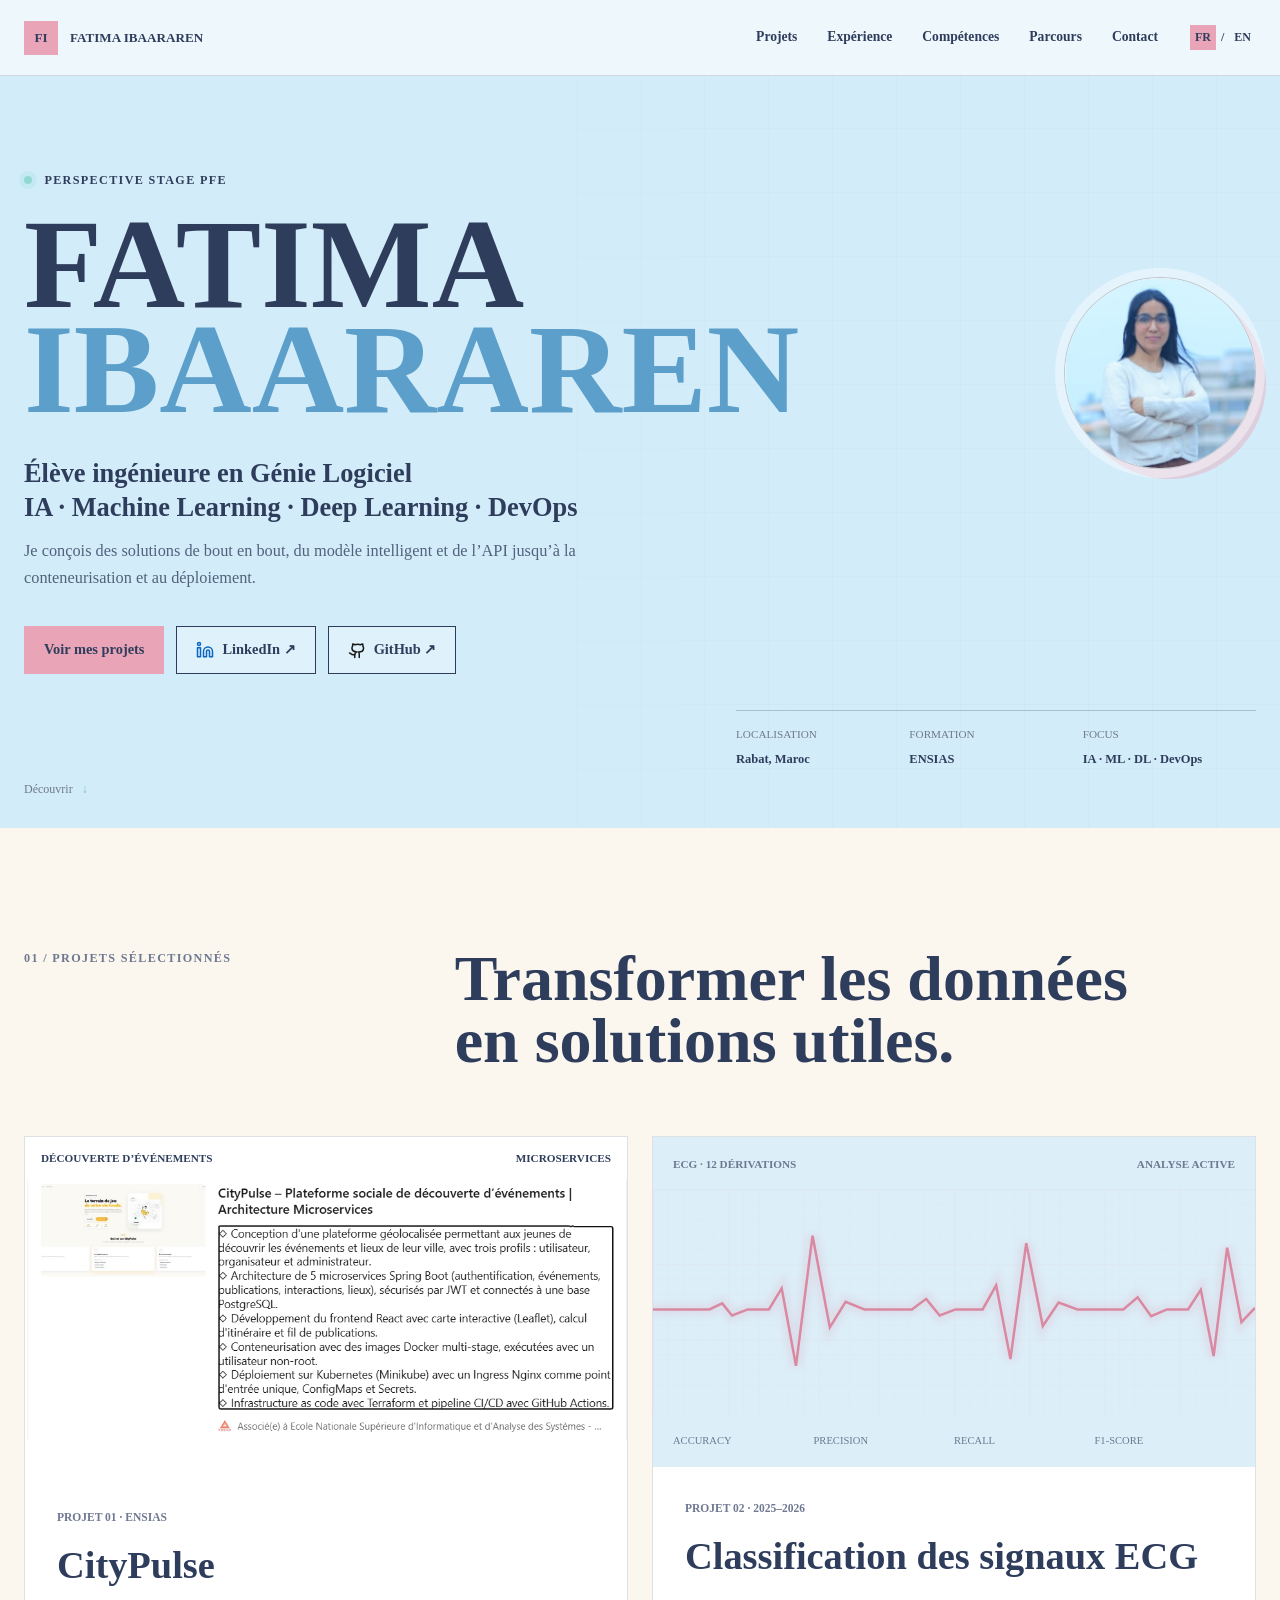
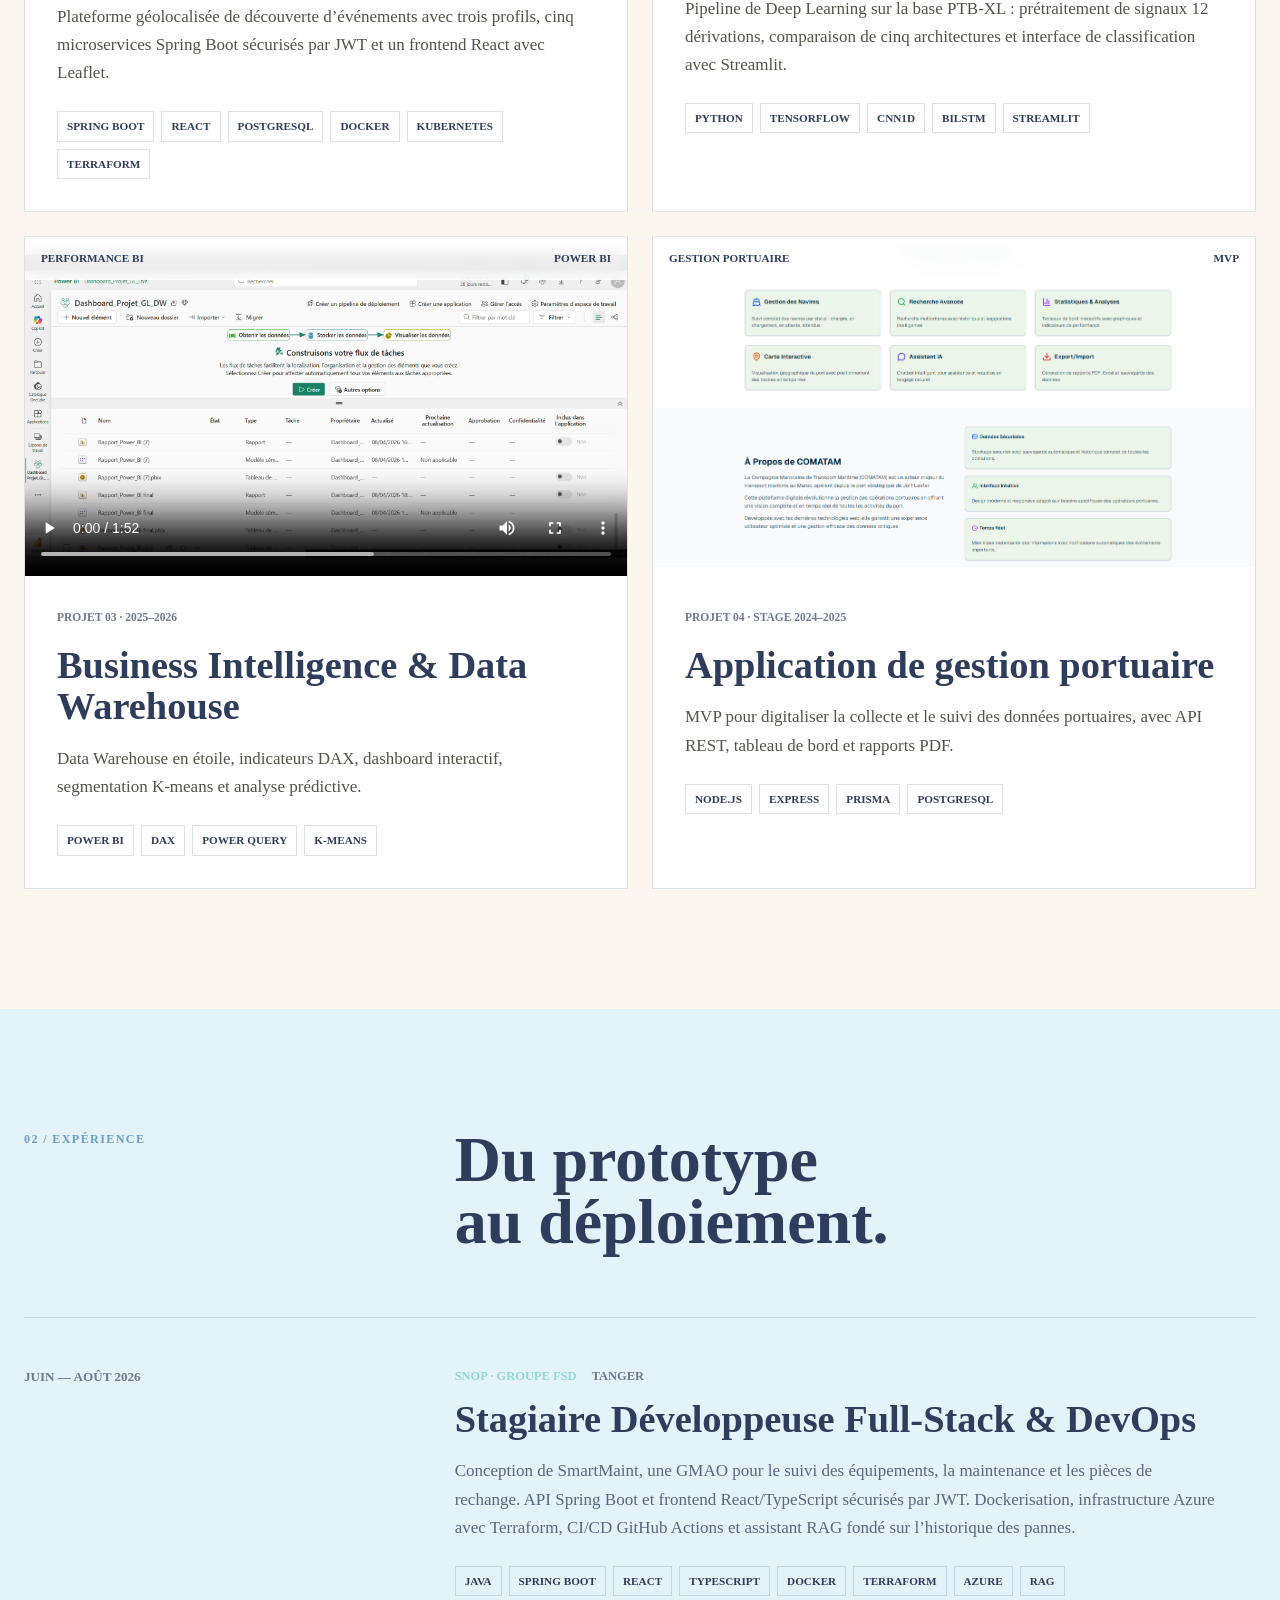
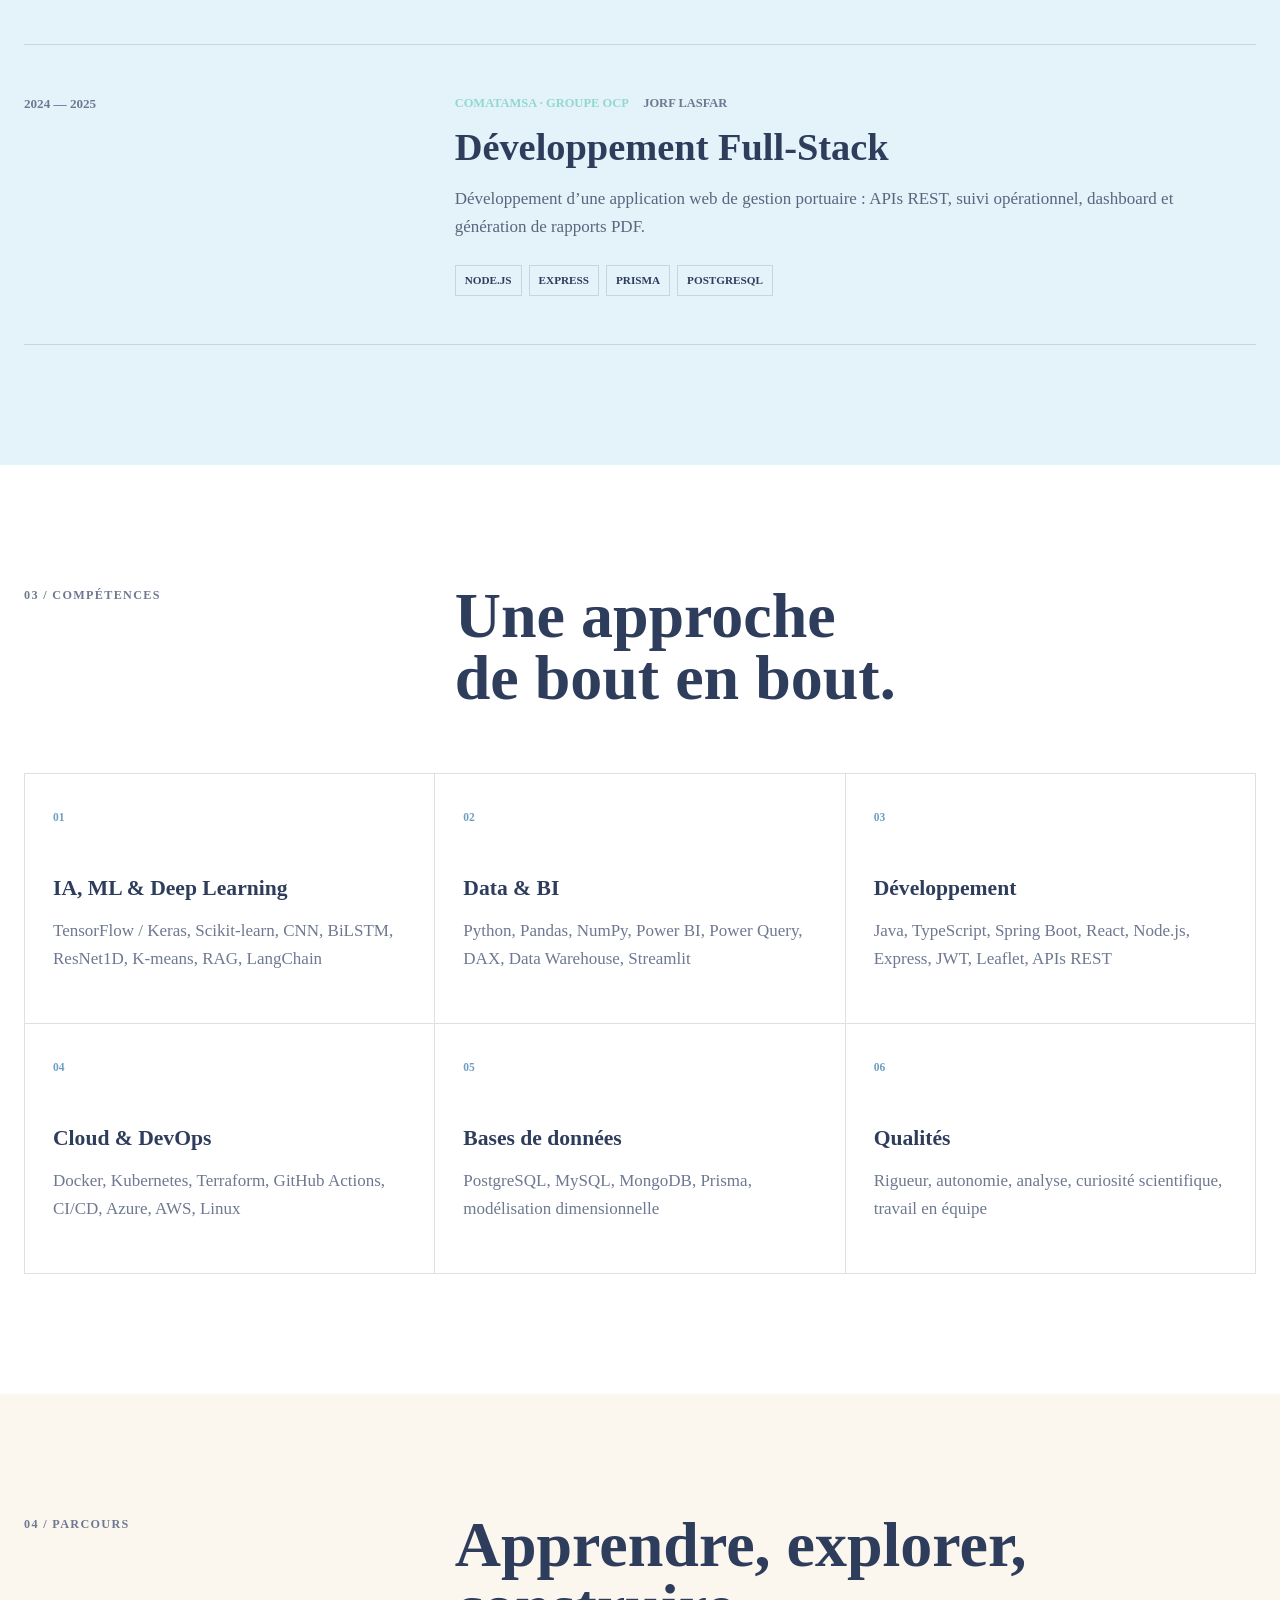
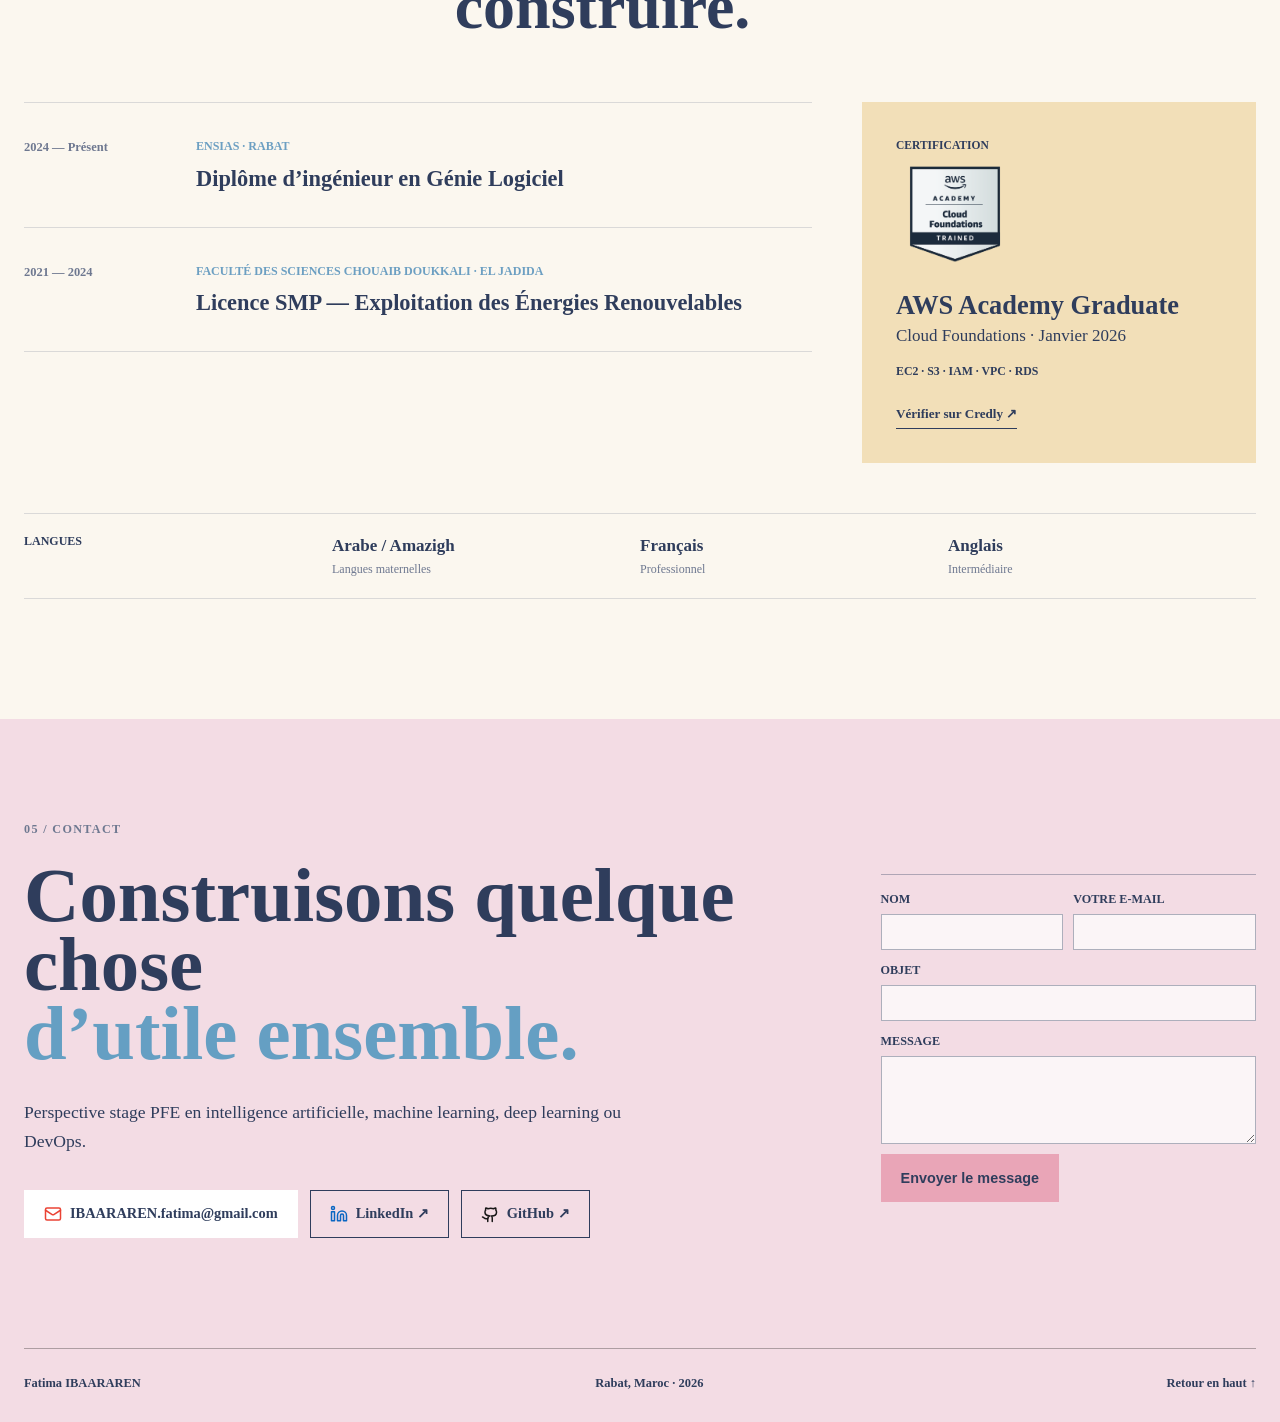
==== commit ca7c3b5b: "Synchroniser le portfolio avec le CV" ====
--- a/index.html
+++ b/index.html
@@ -3,19 +3,19 @@
 <head>
   <meta charset="utf-8">
   <meta name="viewport" content="width=device-width, initial-scale=1">
-  <meta name="description" content="Portfolio de Fatima IBAARAREN, élève ingénieure en génie logiciel spécialisée en intelligence artificielle et data science.">
+  <meta name="description" content="Portfolio de Fatima IBAARAREN, élève ingénieure en génie logiciel orientée intelligence artificielle, machine learning, deep learning et DevOps.">
   <meta name="google-site-verification" content="We_dL8Q4Ru9J98IxA5eS2ZJnXttzr4aMUPvPhl3DSVc">
   <meta name="robots" content="index, follow, max-image-preview:large">
   <meta property="og:type" content="profile">
   <meta property="og:locale" content="fr_FR">
   <meta property="og:title" content="Fatima IBAARAREN | Génie logiciel, IA & Data Science">
-  <meta property="og:description" content="Portfolio de Fatima IBAARAREN : projets en intelligence artificielle, data science, Business Intelligence et développement logiciel.">
+  <meta property="og:description" content="Portfolio de Fatima IBAARAREN : projets en intelligence artificielle, machine learning, deep learning, développement logiciel et DevOps.">
   <meta property="og:url" content="https://ibaararenfatima-source.github.io/">
   <meta property="og:image" content="https://ibaararenfatima-source.github.io/fatima-ibaararen-portrait.jpg">
   <meta property="og:image:alt" content="Portrait professionnel de Fatima IBAARAREN">
   <meta name="twitter:card" content="summary">
   <meta name="twitter:title" content="Fatima IBAARAREN | Portfolio">
-  <meta name="twitter:description" content="Génie logiciel, intelligence artificielle et data science.">
+  <meta name="twitter:description" content="Génie logiciel, intelligence artificielle, deep learning et DevOps.">
   <meta name="twitter:image" content="https://ibaararenfatima-source.github.io/fatima-ibaararen-portrait.jpg">
   <meta name="theme-color" content="#dff1fb">
   <meta name="color-scheme" content="only light">
@@ -46,6 +46,8 @@
       "Software Engineering",
       "Artificial Intelligence",
       "Machine Learning",
+      "Deep Learning",
+      "DevOps",
       "Data Science",
       "Business Intelligence"
     ]
@@ -100,8 +102,8 @@
       <div class="hero-content">
         <p class="eyebrow"><span class="status-dot"></span> Perspective stage PFE</p>
         <h1 id="hero-title">Fatima<br><span>IBAARAREN</span></h1>
-        <p class="hero-role">Élève ingénieure en Génie Logiciel<br>IA & Data Science</p>
-        <p class="hero-intro">Je conçois des solutions où le logiciel, les données et l’intelligence artificielle répondent à des problèmes concrets.</p>
+        <p class="hero-role">Élève ingénieure en Génie Logiciel<br>IA · Machine Learning · Deep Learning · DevOps</p>
+        <p class="hero-intro">Je conçois des solutions de bout en bout, du modèle intelligent et de l’API jusqu’à la conteneurisation et au déploiement.</p>
         <div class="hero-actions">
           <a class="button primary" href="#projets">Voir mes projets</a>
           <a class="button outline" href="https://www.linkedin.com/in/fatima-ibaararen-ensias-gl" target="_blank" rel="noopener noreferrer"><svg class="button-icon button-icon-linkedin" aria-hidden="true"><use href="#icon-linkedin"></use></svg>LinkedIn ↗</a>
@@ -114,7 +116,7 @@
       <div class="hero-meta" aria-label="Informations rapides">
         <div><span>Localisation</span><strong>Rabat, Maroc</strong></div>
         <div><span>Formation</span><strong>ENSIAS</strong></div>
-        <div><span>Focus</span><strong>IA · Data · Full-Stack</strong></div>
+        <div><span>Focus</span><strong>IA · ML · DL · DevOps</strong></div>
       </div>
       <a class="scroll-cue" href="#projets">Découvrir <span aria-hidden="true">↓</span></a>
     </section>
@@ -126,7 +128,20 @@
       </div>
 
       <div class="projects-grid">
-        <article class="project-card project-featured reveal">
+        <article class="project-card reveal">
+          <div class="project-visual media-visual">
+            <div class="visual-label"><span>Découverte d’événements</span><span>Microservices</span></div>
+            <img class="project-media" src="assets/citypulse.png" alt="Présentation de la plateforme sociale CityPulse" loading="lazy">
+          </div>
+          <div class="project-copy">
+            <p class="project-number">Projet 01 · ENSIAS</p>
+            <h3>CityPulse</h3>
+            <p>Plateforme géolocalisée de découverte d’événements avec trois profils, cinq microservices Spring Boot sécurisés par JWT et un frontend React avec Leaflet.</p>
+            <ul class="tags" aria-label="Technologies"><li>Spring Boot</li><li>React</li><li>PostgreSQL</li><li>Docker</li><li>Kubernetes</li><li>Terraform</li></ul>
+          </div>
+        </article>
+
+        <article class="project-card reveal">
           <div class="project-visual ecg-visual" aria-hidden="true">
             <div class="visual-label"><span>ECG · 12 dérivations</span><span>Analyse active</span></div>
             <svg viewBox="0 0 800 300" role="img">
@@ -141,7 +156,7 @@
             <div class="metric-row"><span>Accuracy</span><span>Precision</span><span>Recall</span><span>F1-score</span></div>
           </div>
           <div class="project-copy">
-            <p class="project-number">Projet 01 · 2025–2026</p>
+            <p class="project-number">Projet 02 · 2025–2026</p>
             <h3>Classification des signaux ECG</h3>
             <p>Pipeline de Deep Learning sur la base PTB-XL : prétraitement de signaux 12 dérivations, comparaison de cinq architectures et interface de classification avec Streamlit.</p>
             <ul class="tags" aria-label="Technologies">
@@ -160,7 +175,7 @@
             </video>
           </div>
           <div class="project-copy">
-            <p class="project-number">Projet 02 · 2025–2026</p>
+            <p class="project-number">Projet 03 · 2025–2026</p>
             <h3>Business Intelligence & Data Warehouse</h3>
             <p>Data Warehouse en étoile, indicateurs DAX, dashboard interactif, segmentation K-means et analyse prédictive.</p>
             <ul class="tags" aria-label="Technologies"><li>Power BI</li><li>DAX</li><li>Power Query</li><li>K-means</li></ul>
@@ -173,7 +188,7 @@
             <img class="project-media" src="gestion-portuaire.png" alt="Interface de l’application de gestion portuaire présentant ses fonctionnalités principales" loading="lazy">
           </div>
           <div class="project-copy">
-            <p class="project-number">Projet 03 · Stage 2024–2025</p>
+            <p class="project-number">Projet 04 · Stage 2024–2025</p>
             <h3>Application de gestion portuaire</h3>
             <p>MVP pour digitaliser la collecte et le suivi des données portuaires, avec API REST, tableau de bord et rapports PDF.</p>
             <ul class="tags" aria-label="Technologies"><li>Node.js</li><li>Express</li><li>Prisma</li><li>PostgreSQL</li></ul>
@@ -189,12 +204,12 @@
       </div>
       <div class="timeline">
         <article class="timeline-item reveal">
-          <div class="timeline-date">Juin — Juillet 2026</div>
+          <div class="timeline-date">Juin — Août 2026</div>
           <div class="timeline-copy">
             <p class="company">SNOP · Groupe FSD <span>Tanger</span></p>
-            <h3>Stagiaire Full-Stack, IA & DevOps</h3>
-            <p>Conception d’une GMAO pour les équipements, interventions, stocks et achats. Intégration d’un assistant RAG exploitant la documentation technique et l’historique des pannes. Conteneurisation et déploiement Kubernetes K3s sur Azure avec CI/CD.</p>
-            <ul class="tags"><li>Spring Boot</li><li>React</li><li>LangChain</li><li>Docker</li><li>Kubernetes</li><li>Azure</li></ul>
+            <h3>Stagiaire Développeuse Full-Stack & DevOps</h3>
+            <p>Conception de SmartMaint, une GMAO pour le suivi des équipements, la maintenance et les pièces de rechange. API Spring Boot et frontend React/TypeScript sécurisés par JWT. Dockerisation, infrastructure Azure avec Terraform, CI/CD GitHub Actions et assistant RAG fondé sur l’historique des pannes.</p>
+            <ul class="tags"><li>Java</li><li>Spring Boot</li><li>React</li><li>TypeScript</li><li>Docker</li><li>Terraform</li><li>Azure</li><li>RAG</li></ul>
           </div>
         </article>
         <article class="timeline-item reveal">
@@ -215,10 +230,10 @@
         <h2 id="skills-title">Une approche<br>de bout en bout.</h2>
       </div>
       <div class="skills-grid">
-        <article class="skill-group reveal"><span class="skill-count">01</span><h3>IA & Machine Learning</h3><p>TensorFlow / Keras, Scikit-learn, CNN, BiLSTM, ResNet1D, K-means, RAG, LangChain</p></article>
+        <article class="skill-group reveal"><span class="skill-count">01</span><h3>IA, ML & Deep Learning</h3><p>TensorFlow / Keras, Scikit-learn, CNN, BiLSTM, ResNet1D, K-means, RAG, LangChain</p></article>
         <article class="skill-group reveal"><span class="skill-count">02</span><h3>Data & BI</h3><p>Python, Pandas, NumPy, Power BI, Power Query, DAX, Data Warehouse, Streamlit</p></article>
-        <article class="skill-group reveal"><span class="skill-count">03</span><h3>Développement</h3><p>Java, JavaScript, TypeScript, Spring Boot, React, Node.js, Express, REST APIs</p></article>
-        <article class="skill-group reveal"><span class="skill-count">04</span><h3>Cloud & DevOps</h3><p>Docker, Kubernetes, GitHub Actions, CI/CD, Azure, AWS, Linux</p></article>
+        <article class="skill-group reveal"><span class="skill-count">03</span><h3>Développement</h3><p>Java, TypeScript, Spring Boot, React, Node.js, Express, JWT, Leaflet, APIs REST</p></article>
+        <article class="skill-group reveal"><span class="skill-count">04</span><h3>Cloud & DevOps</h3><p>Docker, Kubernetes, Terraform, GitHub Actions, CI/CD, Azure, AWS, Linux</p></article>
         <article class="skill-group reveal"><span class="skill-count">05</span><h3>Bases de données</h3><p>PostgreSQL, MySQL, MongoDB, Prisma, modélisation dimensionnelle</p></article>
         <article class="skill-group reveal"><span class="skill-count">06</span><h3>Qualités</h3><p>Rigueur, autonomie, analyse, curiosité scientifique, travail en équipe</p></article>
       </div>
@@ -256,7 +271,7 @@
         <div class="contact-copy">
           <p class="section-index">05 / Contact</p>
           <h2 id="contact-title">Construisons quelque chose<br><span>d’utile ensemble.</span></h2>
-          <p>Perspective stage PFE en intelligence artificielle, machine learning, data science ou génie logiciel.</p>
+          <p>Perspective stage PFE en intelligence artificielle, machine learning, deep learning ou DevOps.</p>
           <div class="contact-actions">
             <a class="button light" href="mailto:IBAARAREN.fatima@gmail.com"><svg class="button-icon button-icon-mail" aria-hidden="true"><use href="#icon-mail"></use></svg>IBAARAREN.fatima@gmail.com</a>
             <a class="button ghost" href="https://www.linkedin.com/in/fatima-ibaararen-ensias-gl" target="_blank" rel="noopener noreferrer"><svg class="button-icon button-icon-linkedin" aria-hidden="true"><use href="#icon-linkedin"></use></svg>LinkedIn ↗</a>
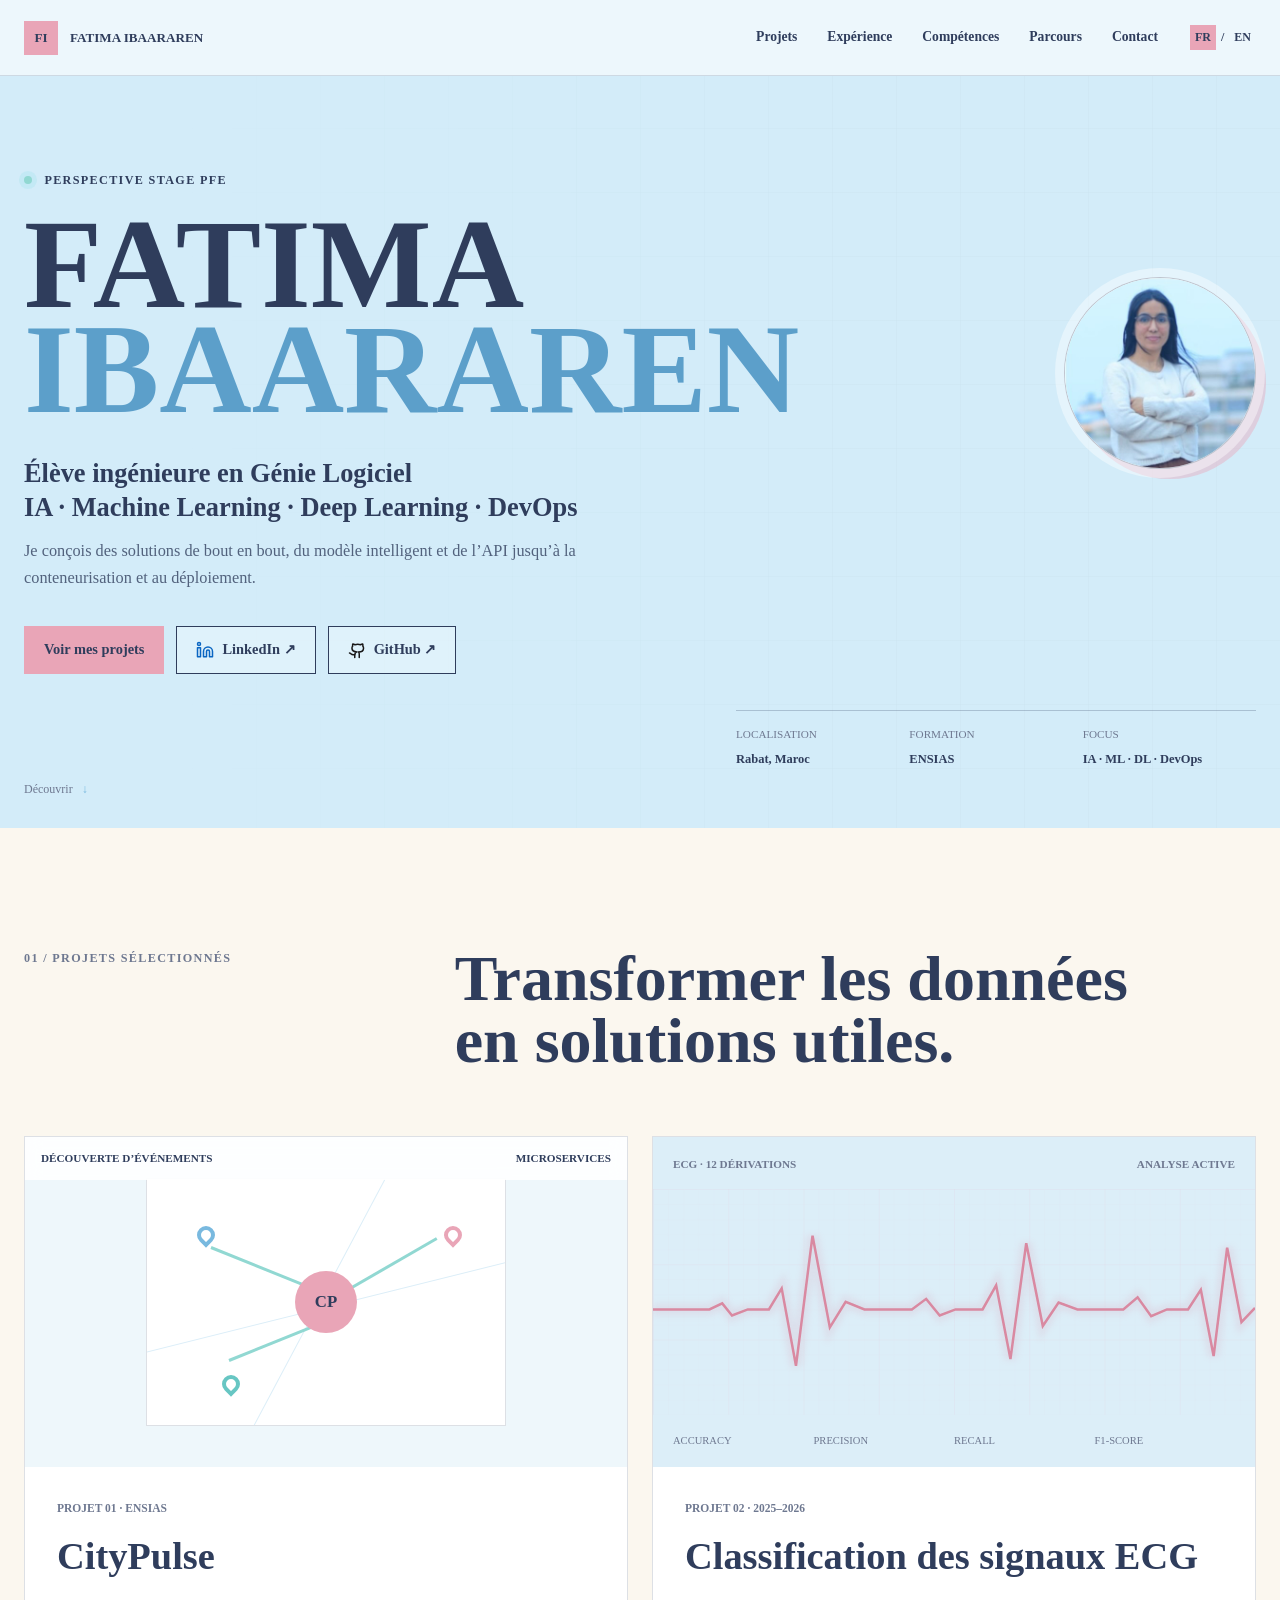
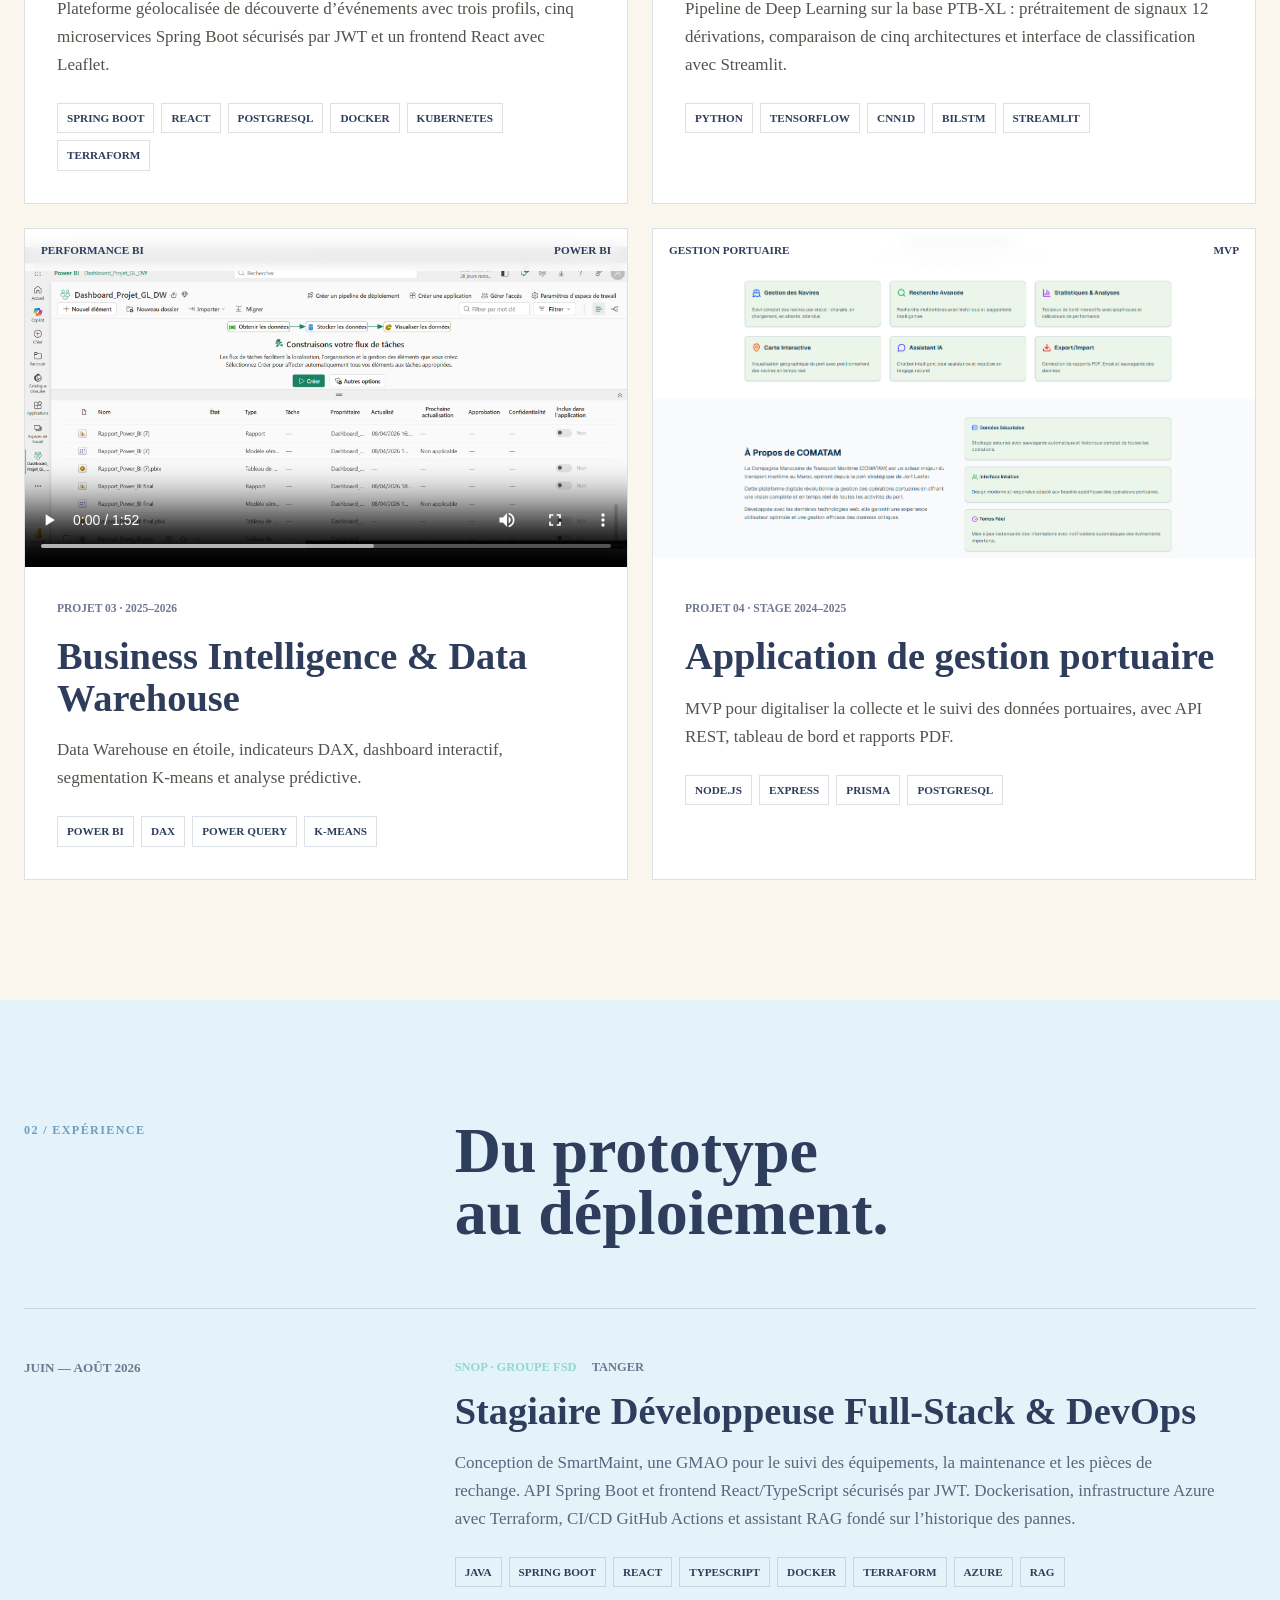
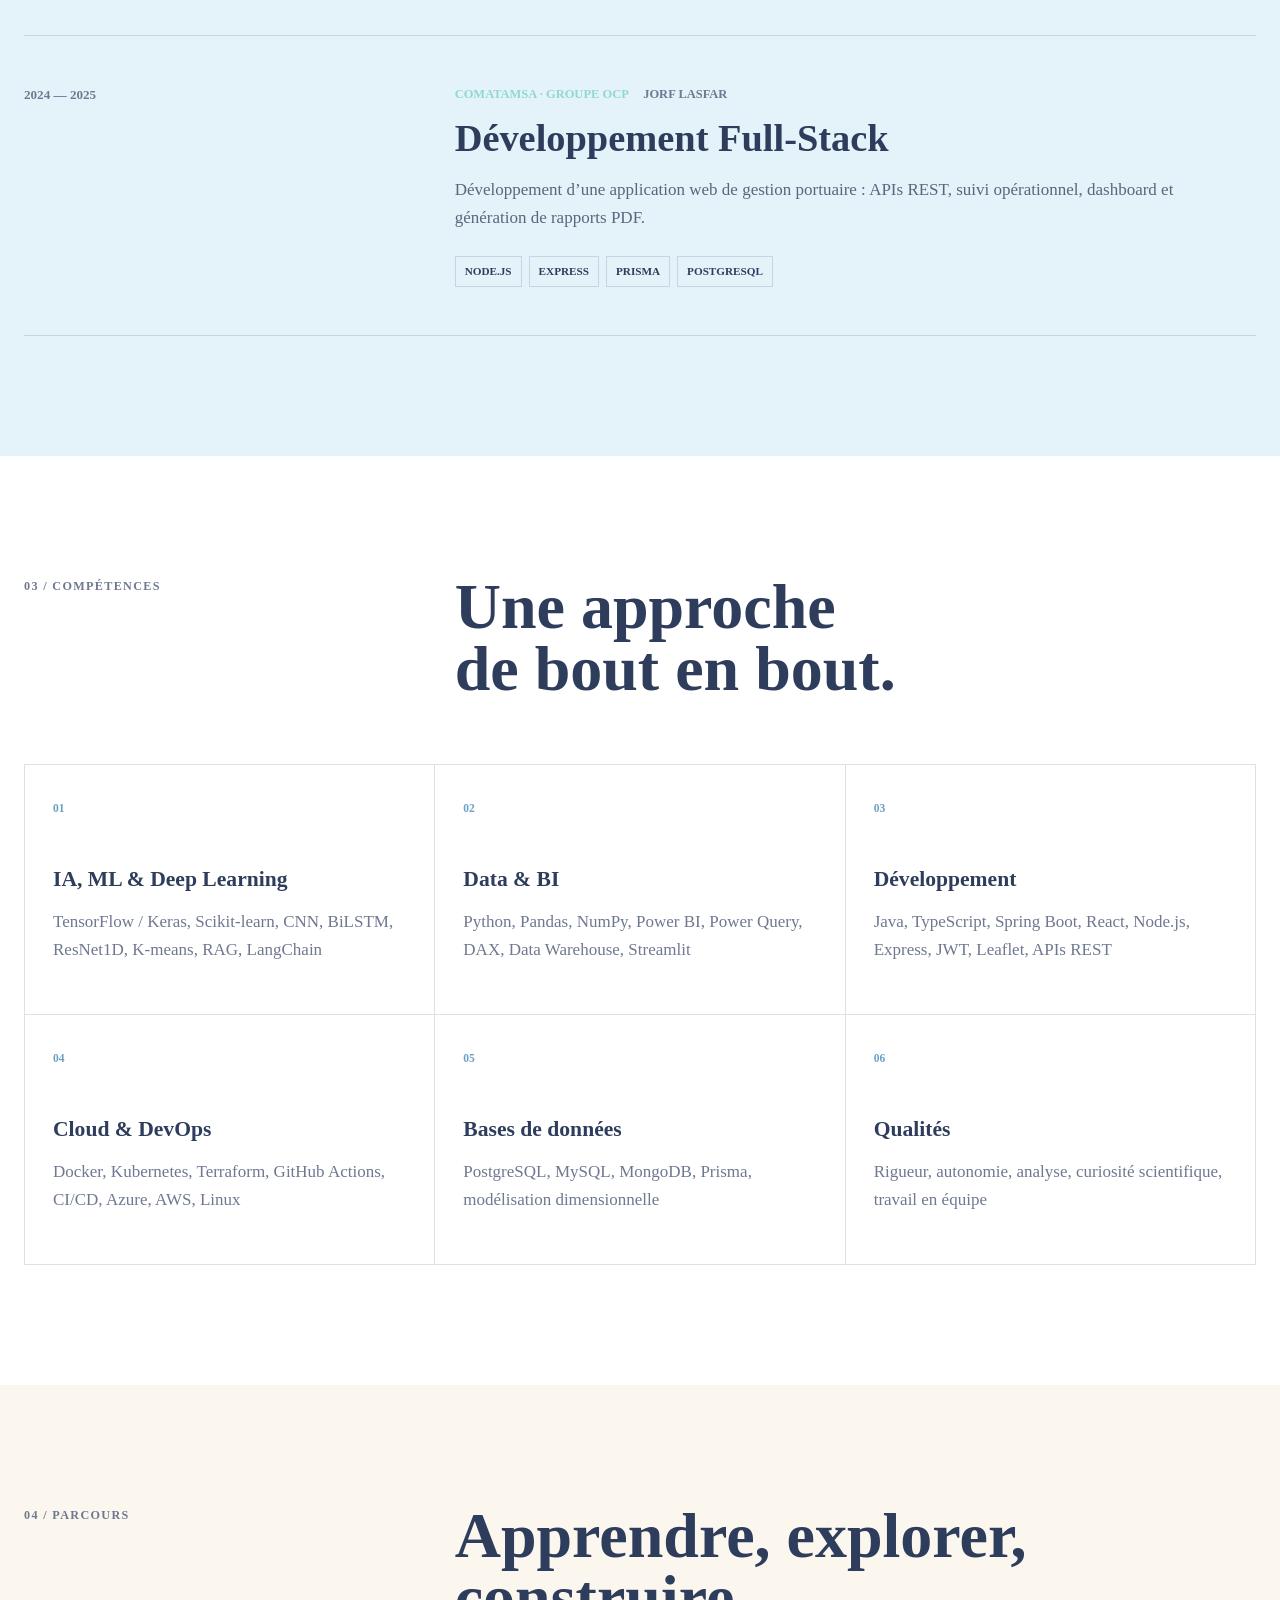
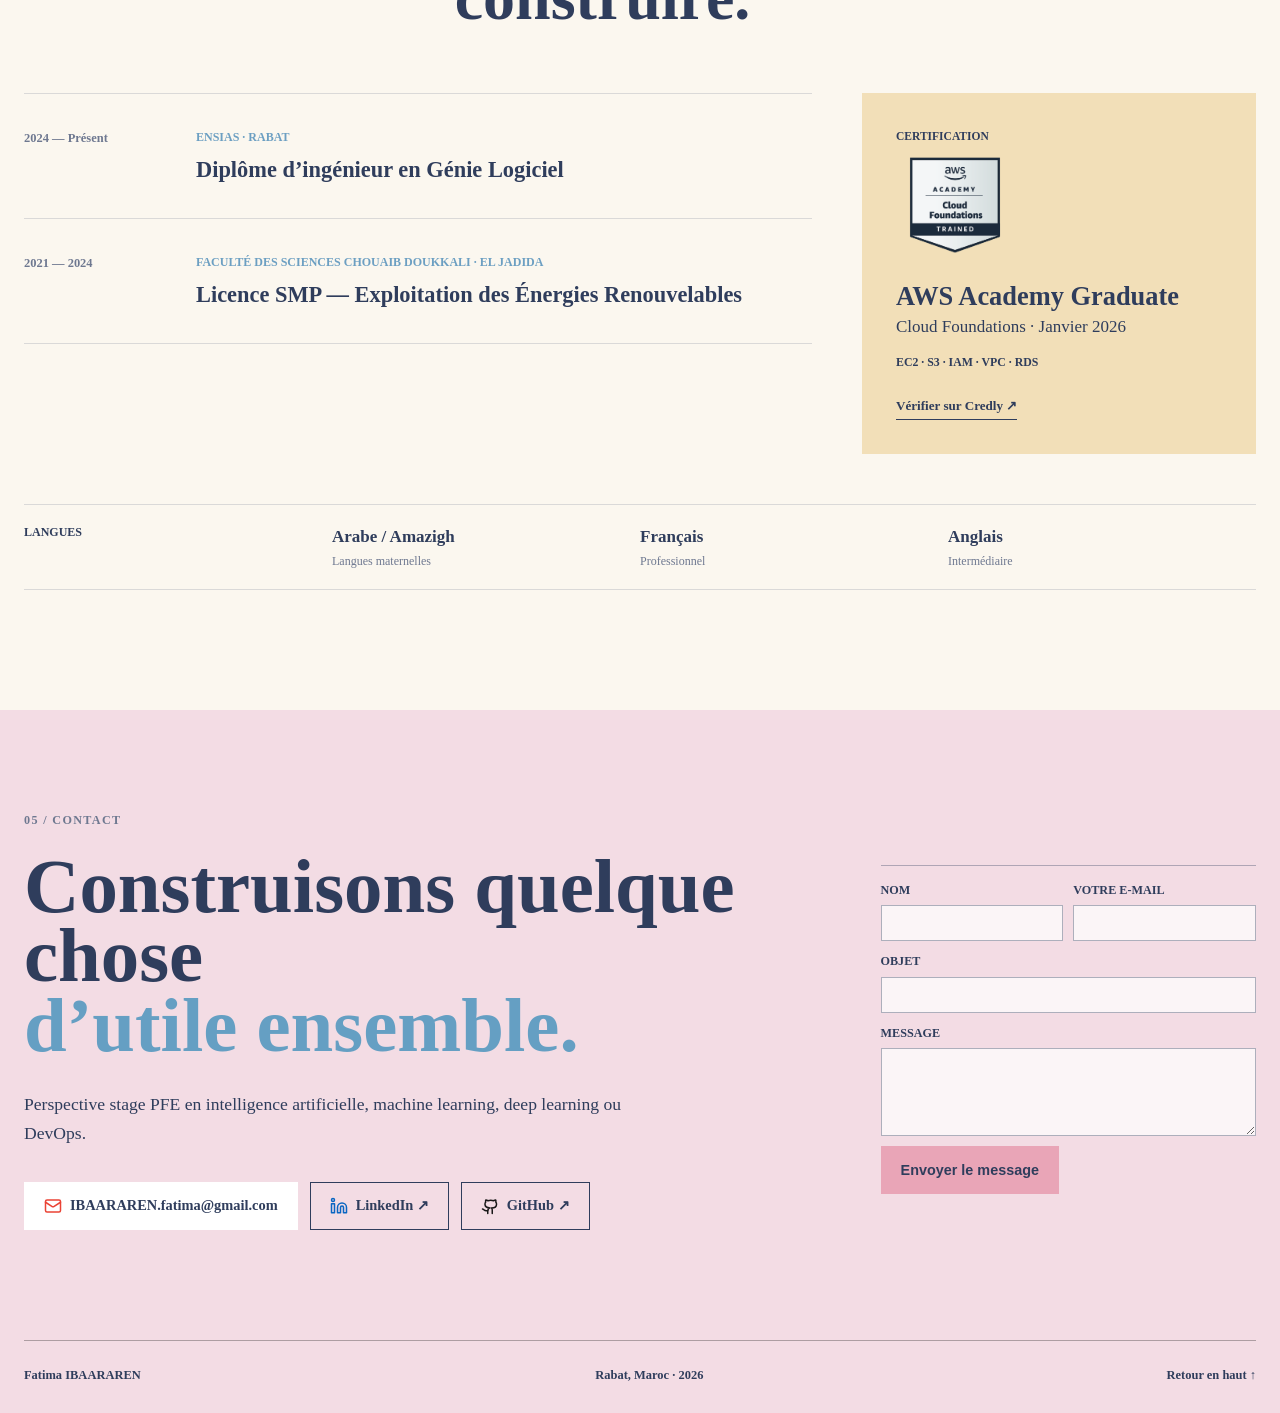
==== commit 0d94367a: "Retirer la capture CityPulse du portfolio" ====
--- a/index.html
+++ b/index.html
@@ -54,7 +54,7 @@
   }
   </script>
   <link rel="icon" type="image/svg+xml" href="data:image/svg+xml,%3Csvg xmlns='http://www.w3.org/2000/svg' viewBox='0 0 64 64'%3E%3Crect width='64' height='64' rx='12' fill='%23c9e8f7'/%3E%3Cpath d='M9 34h11l5-14 8 29 7-21 5 6h10' fill='none' stroke='%23d989a1' stroke-width='5' stroke-linecap='round' stroke-linejoin='round'/%3E%3C/svg%3E">
-  <link rel="stylesheet" href="styles.css?v=13">
+  <link rel="stylesheet" href="styles.css?v=14">
   <script src="script.js?v=10" defer></script>
 </head>
 <body id="top">
@@ -131,7 +131,15 @@
         <article class="project-card reveal">
           <div class="project-visual media-visual">
             <div class="visual-label"><span>Découverte d’événements</span><span>Microservices</span></div>
-            <img class="project-media" src="assets/citypulse.png" alt="Présentation de la plateforme sociale CityPulse" loading="lazy">
+            <div class="citypulse-map" aria-hidden="true">
+              <span class="citypulse-route route-one"></span>
+              <span class="citypulse-route route-two"></span>
+              <span class="citypulse-route route-three"></span>
+              <span class="citypulse-pin pin-one"></span>
+              <span class="citypulse-pin pin-two"></span>
+              <span class="citypulse-pin pin-three"></span>
+              <strong>CP</strong>
+            </div>
           </div>
           <div class="project-copy">
             <p class="project-number">Projet 01 · ENSIAS</p>
--- a/styles.css
+++ b/styles.css
@@ -112,6 +112,19 @@
 .media-visual { display: grid; place-items: center; background: #eef7fb; }
 .project-media { width: 100%; min-height: 330px; aspect-ratio: 16 / 9; object-fit: contain; background: var(--white); }
 .media-visual .visual-label { inset: 0 0 auto; padding: 12px 16px; background: rgba(255,255,255,.88); color: var(--ink); backdrop-filter: blur(8px); }
+.citypulse-map { position: relative; width: min(74%, 360px); aspect-ratio: 1.45; border: 1px solid var(--line); background: #ffffff; overflow: hidden; }
+.citypulse-map::before, .citypulse-map::after { content: ""; position: absolute; background: #dceef8; }
+.citypulse-map::before { width: 1px; height: 140%; left: 48%; top: -20%; transform: rotate(28deg); }
+.citypulse-map::after { width: 140%; height: 1px; left: -20%; top: 52%; transform: rotate(-14deg); }
+.citypulse-map strong { position: absolute; z-index: 3; left: 50%; top: 50%; display: grid; place-items: center; width: 62px; aspect-ratio: 1; transform: translate(-50%, -50%); border-radius: 50%; background: var(--rose); color: var(--ink); font-size: 1.05rem; }
+.citypulse-route { position: absolute; z-index: 1; height: 3px; background: var(--cyan); transform-origin: left center; }
+.route-one { width: 42%; left: 18%; top: 27%; transform: rotate(22deg); }
+.route-two { width: 38%; left: 48%; top: 51%; transform: rotate(-30deg); }
+.route-three { width: 34%; left: 23%; top: 73%; transform: rotate(-22deg); }
+.citypulse-pin { position: absolute; z-index: 2; width: 18px; aspect-ratio: 1; border: 4px solid var(--blue); border-radius: 50% 50% 50% 0; background: #ffffff; transform: rotate(-45deg); }
+.pin-one { left: 14%; top: 19%; }
+.pin-two { right: 12%; top: 19%; border-color: var(--rose); }
+.pin-three { left: 21%; bottom: 13%; border-color: #67c6c3; }
 .bi-visual { padding: 70px 28px 28px; color: var(--cyan); }
 .kpi-grid { display: grid; grid-template-columns: repeat(3,1fr); gap: 12px; }
 .kpi-grid div { border: 1px solid var(--line); padding: 14px; }
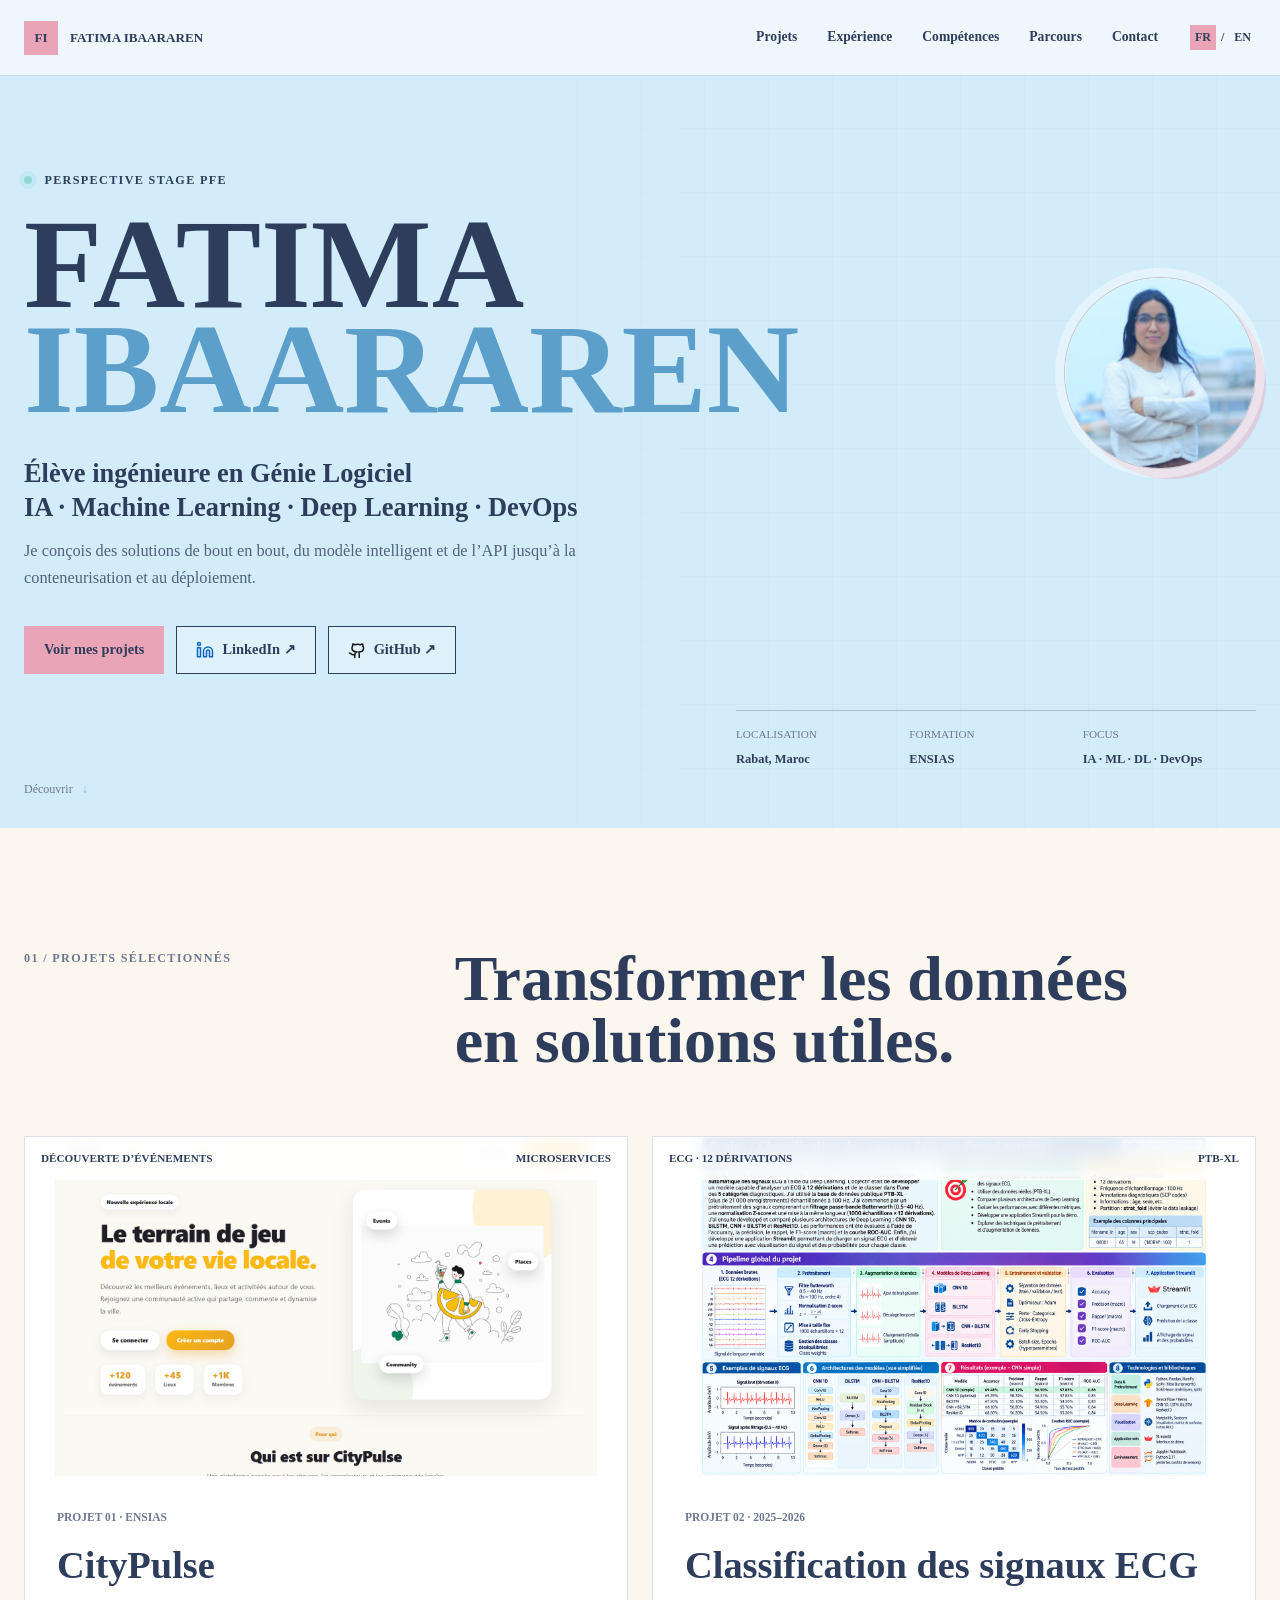
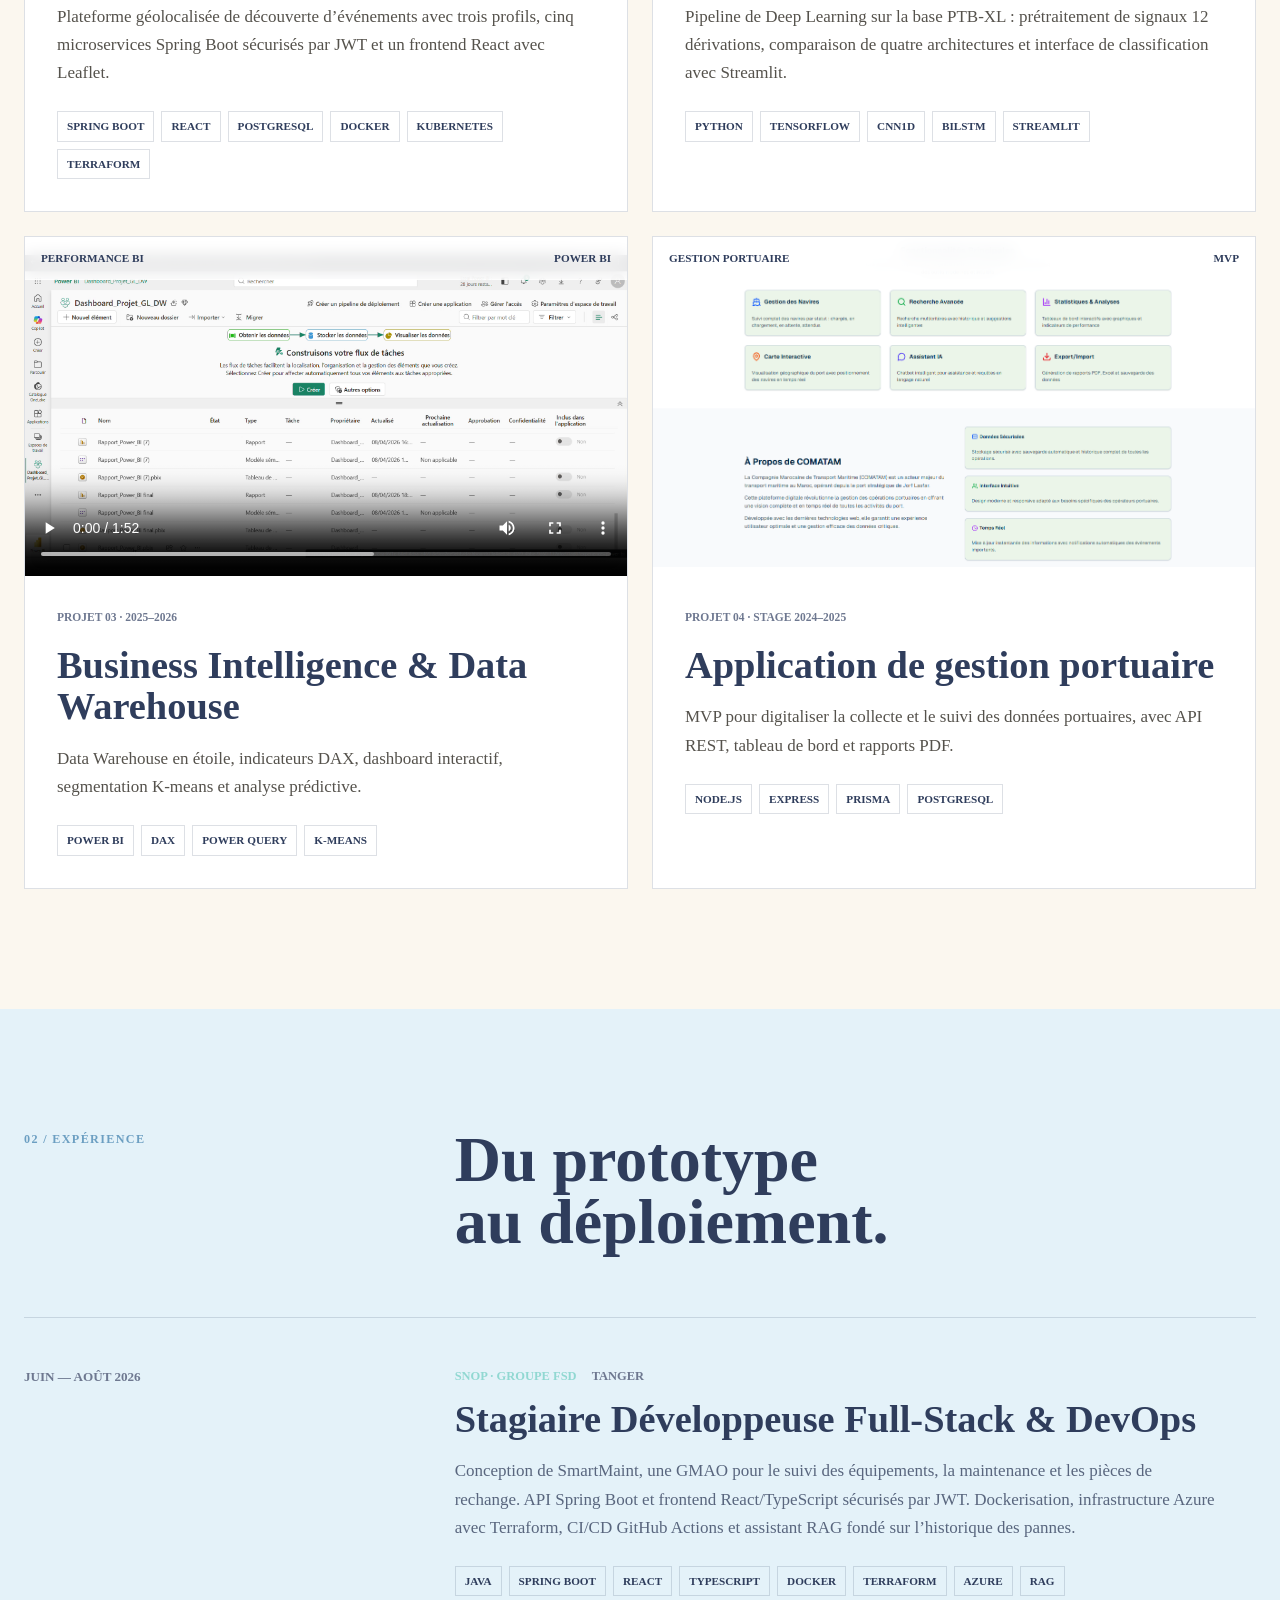
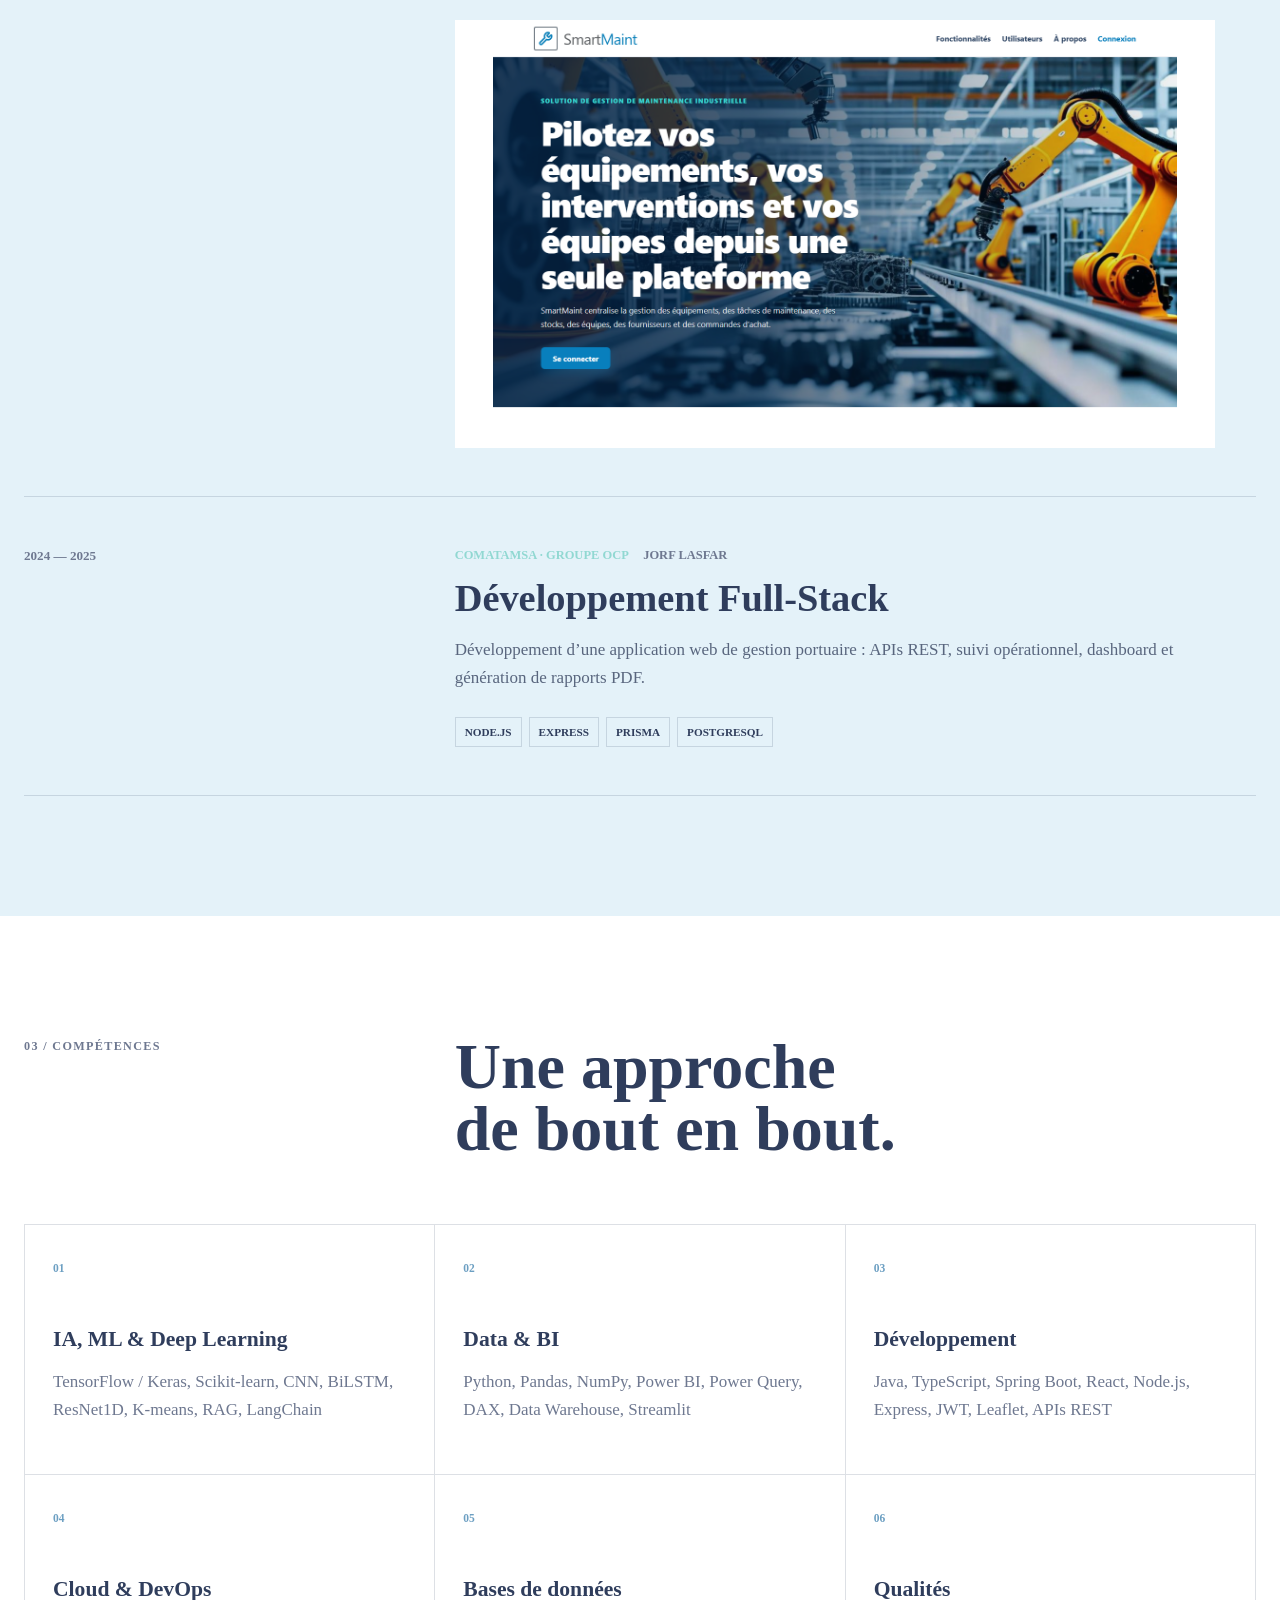
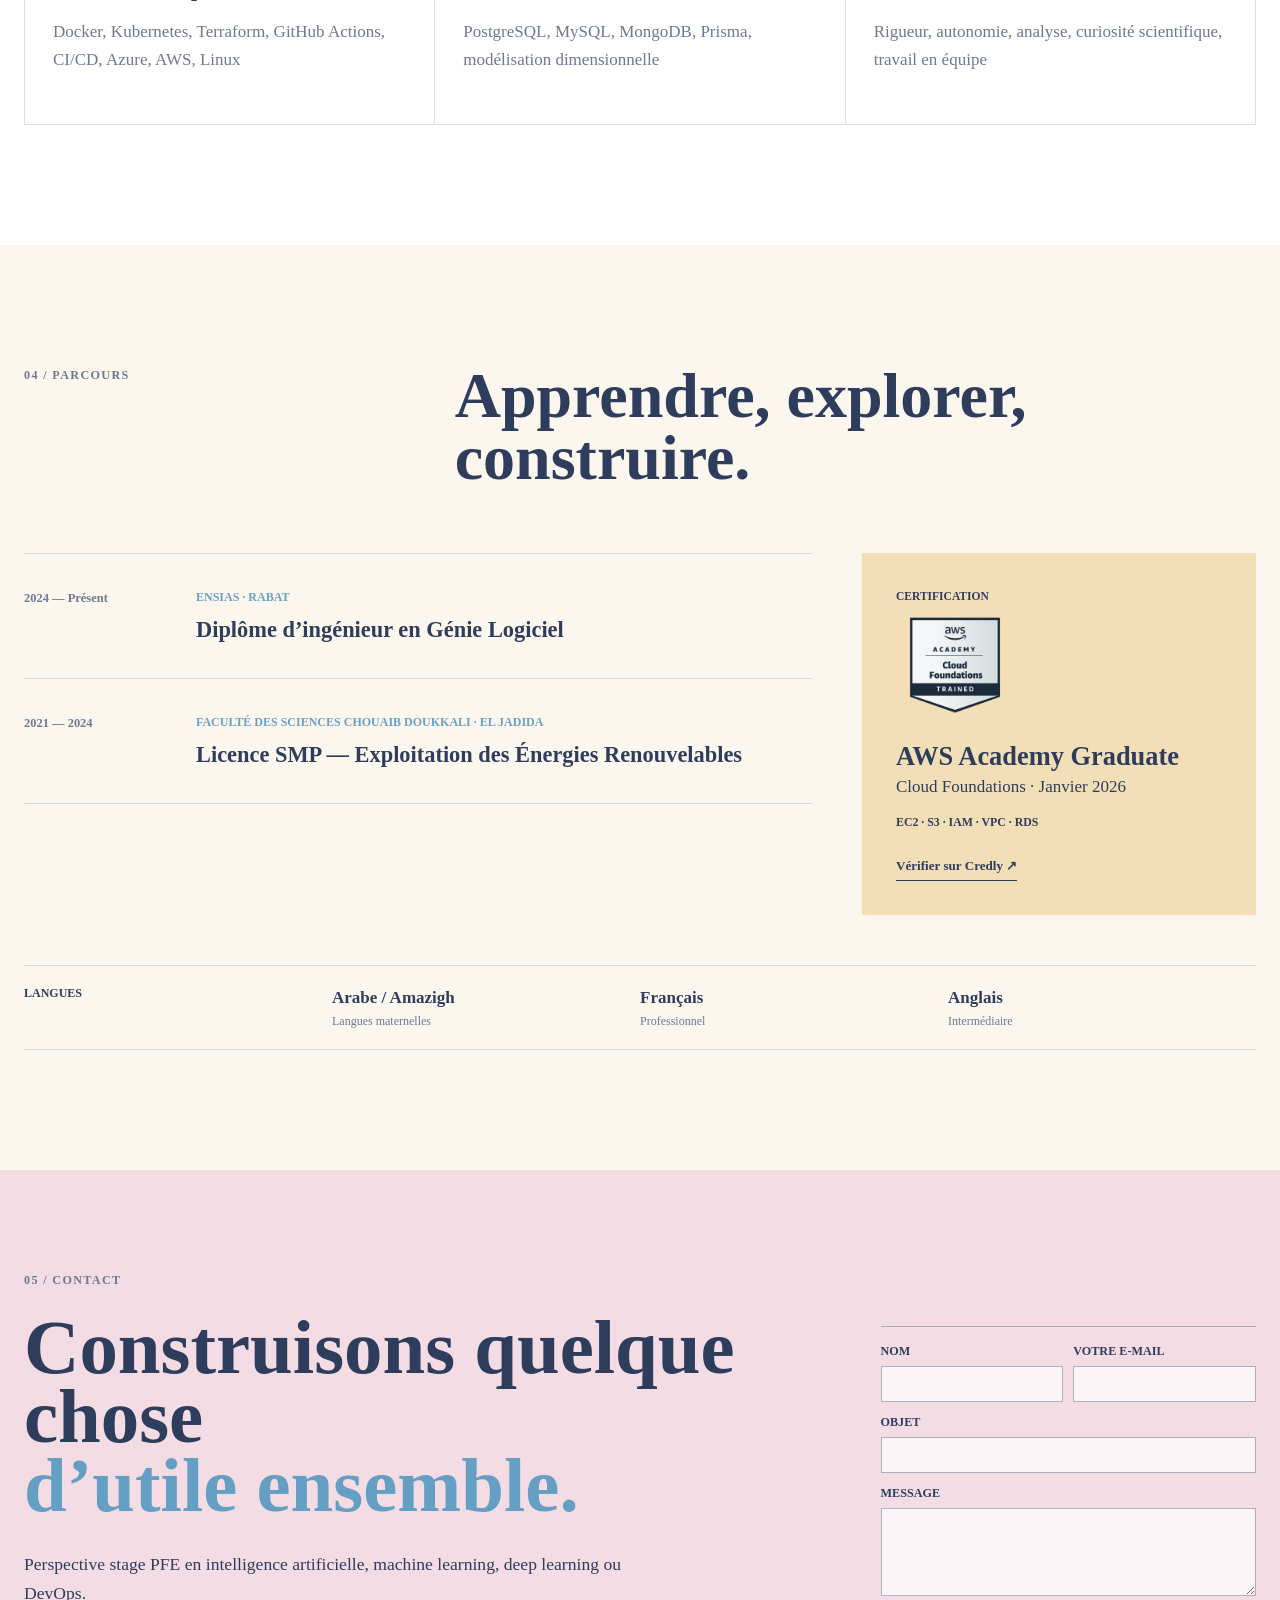
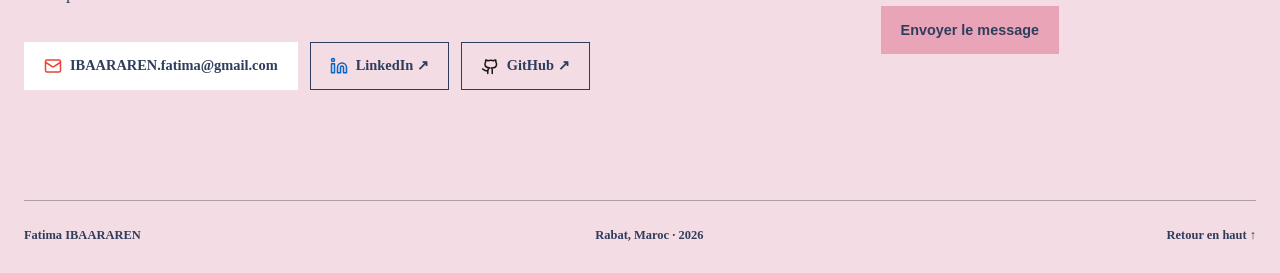
==== commit 7f2d5d09: "Ajouter les visuels CityPulse, ECG et SmartMaint" ====
--- a/index.html
+++ b/index.html
@@ -131,15 +131,9 @@
         <article class="project-card reveal">
           <div class="project-visual media-visual">
             <div class="visual-label"><span>Découverte d’événements</span><span>Microservices</span></div>
-            <div class="citypulse-map" aria-hidden="true">
-              <span class="citypulse-route route-one"></span>
-              <span class="citypulse-route route-two"></span>
-              <span class="citypulse-route route-three"></span>
-              <span class="citypulse-pin pin-one"></span>
-              <span class="citypulse-pin pin-two"></span>
-              <span class="citypulse-pin pin-three"></span>
-              <strong>CP</strong>
-            </div>
+            <a class="project-image-link" href="assets/citypulse-interface.png" target="_blank" rel="noopener" aria-label="Ouvrir la capture de CityPulse en grand">
+              <img class="project-media" src="assets/citypulse-interface.png" alt="Page d’accueil de la plateforme CityPulse" loading="lazy">
+            </a>
           </div>
           <div class="project-copy">
             <p class="project-number">Projet 01 · ENSIAS</p>
@@ -150,23 +144,16 @@
         </article>
 
         <article class="project-card reveal">
-          <div class="project-visual ecg-visual" aria-hidden="true">
-            <div class="visual-label"><span>ECG · 12 dérivations</span><span>Analyse active</span></div>
-            <svg viewBox="0 0 800 300" role="img">
-              <defs>
-                <pattern id="smallGrid" width="20" height="20" patternUnits="userSpaceOnUse"><path d="M20 0H0V20" fill="none" stroke="currentColor" stroke-opacity=".08"/></pattern>
-                <pattern id="grid" width="100" height="100" patternUnits="userSpaceOnUse"><rect width="100" height="100" fill="url(#smallGrid)"/><path d="M100 0H0V100" fill="none" stroke="currentColor" stroke-opacity=".14"/></pattern>
-              </defs>
-              <rect width="800" height="300" fill="url(#grid)"/>
-              <path class="ecg-line glow" d="M0 160 L75 160 L92 152 L105 168 L126 160 L154 160 L171 132 L190 235 L212 62 L235 184 L256 150 L281 160 L344 160 L363 146 L381 168 L402 160 L438 160 L456 128 L475 226 L496 72 L518 182 L539 151 L564 160 L625 160 L644 144 L662 169 L683 160 L711 160 L728 134 L745 222 L763 78 L782 177 L800 158"/>
-              <path class="ecg-line" d="M0 160 L75 160 L92 152 L105 168 L126 160 L154 160 L171 132 L190 235 L212 62 L235 184 L256 150 L281 160 L344 160 L363 146 L381 168 L402 160 L438 160 L456 128 L475 226 L496 72 L518 182 L539 151 L564 160 L625 160 L644 144 L662 169 L683 160 L711 160 L728 134 L745 222 L763 78 L782 177 L800 158"/>
-            </svg>
-            <div class="metric-row"><span>Accuracy</span><span>Precision</span><span>Recall</span><span>F1-score</span></div>
+          <div class="project-visual media-visual">
+            <div class="visual-label"><span>ECG · 12 dérivations</span><span>PTB-XL</span></div>
+            <a class="project-image-link" href="assets/ecg-project-overview.png" target="_blank" rel="noopener" aria-label="Ouvrir le visuel du projet ECG en grand">
+              <img class="project-media" src="assets/ecg-project-overview.png" alt="Vue d’ensemble du projet ECG : prétraitement, modèles Deep Learning et résultats" loading="lazy">
+            </a>
           </div>
           <div class="project-copy">
             <p class="project-number">Projet 02 · 2025–2026</p>
             <h3>Classification des signaux ECG</h3>
-            <p>Pipeline de Deep Learning sur la base PTB-XL : prétraitement de signaux 12 dérivations, comparaison de cinq architectures et interface de classification avec Streamlit.</p>
+            <p>Pipeline de Deep Learning sur la base PTB-XL : prétraitement de signaux 12 dérivations, comparaison de quatre architectures et interface de classification avec Streamlit.</p>
             <ul class="tags" aria-label="Technologies">
               <li>Python</li><li>TensorFlow</li><li>CNN1D</li><li>BiLSTM</li><li>Streamlit</li>
             </ul>
@@ -218,6 +205,9 @@
             <h3>Stagiaire Développeuse Full-Stack & DevOps</h3>
             <p>Conception de SmartMaint, une GMAO pour le suivi des équipements, la maintenance et les pièces de rechange. API Spring Boot et frontend React/TypeScript sécurisés par JWT. Dockerisation, infrastructure Azure avec Terraform, CI/CD GitHub Actions et assistant RAG fondé sur l’historique des pannes.</p>
             <ul class="tags"><li>Java</li><li>Spring Boot</li><li>React</li><li>TypeScript</li><li>Docker</li><li>Terraform</li><li>Azure</li><li>RAG</li></ul>
+            <a class="experience-media-link" href="assets/smartmaint-interface.png" target="_blank" rel="noopener" aria-label="Ouvrir la capture de SmartMaint en grand">
+              <img class="experience-media" src="assets/smartmaint-interface.png" alt="Interface de l’application de maintenance SmartMaint" loading="lazy">
+            </a>
           </div>
         </article>
         <article class="timeline-item reveal">
--- a/styles.css
+++ b/styles.css
@@ -111,6 +111,7 @@
 .tags li { border: 1px solid var(--line); padding: 5px 9px; font-size: .7rem; font-weight: 700; text-transform: uppercase; }
 .media-visual { display: grid; place-items: center; background: #eef7fb; }
 .project-media { width: 100%; min-height: 330px; aspect-ratio: 16 / 9; object-fit: contain; background: var(--white); }
+.project-image-link { display: grid; place-items: center; width: 100%; }
 .media-visual .visual-label { inset: 0 0 auto; padding: 12px 16px; background: rgba(255,255,255,.88); color: var(--ink); backdrop-filter: blur(8px); }
 .citypulse-map { position: relative; width: min(74%, 360px); aspect-ratio: 1.45; border: 1px solid var(--line); background: #ffffff; overflow: hidden; }
 .citypulse-map::before, .citypulse-map::after { content: ""; position: absolute; background: #dceef8; }
@@ -153,6 +154,8 @@
 .company span { color: var(--muted); margin-left: 12px; }
 .timeline-copy h3 { margin: 0 0 16px; font-size: clamp(1.5rem, 3vw, 2.45rem); line-height: 1.1; }
 .timeline-copy > p:last-of-type { max-width: 760px; color: #59667e; }
+.experience-media-link { display: block; width: min(100%, 760px); margin-top: 24px; }
+.experience-media { display: block; width: 100%; aspect-ratio: 16 / 9; object-fit: contain; background: var(--white); }
 .experience-section .tags li { border-color: var(--line); color: var(--ink); }
 
 .skills-section { background: var(--white); }
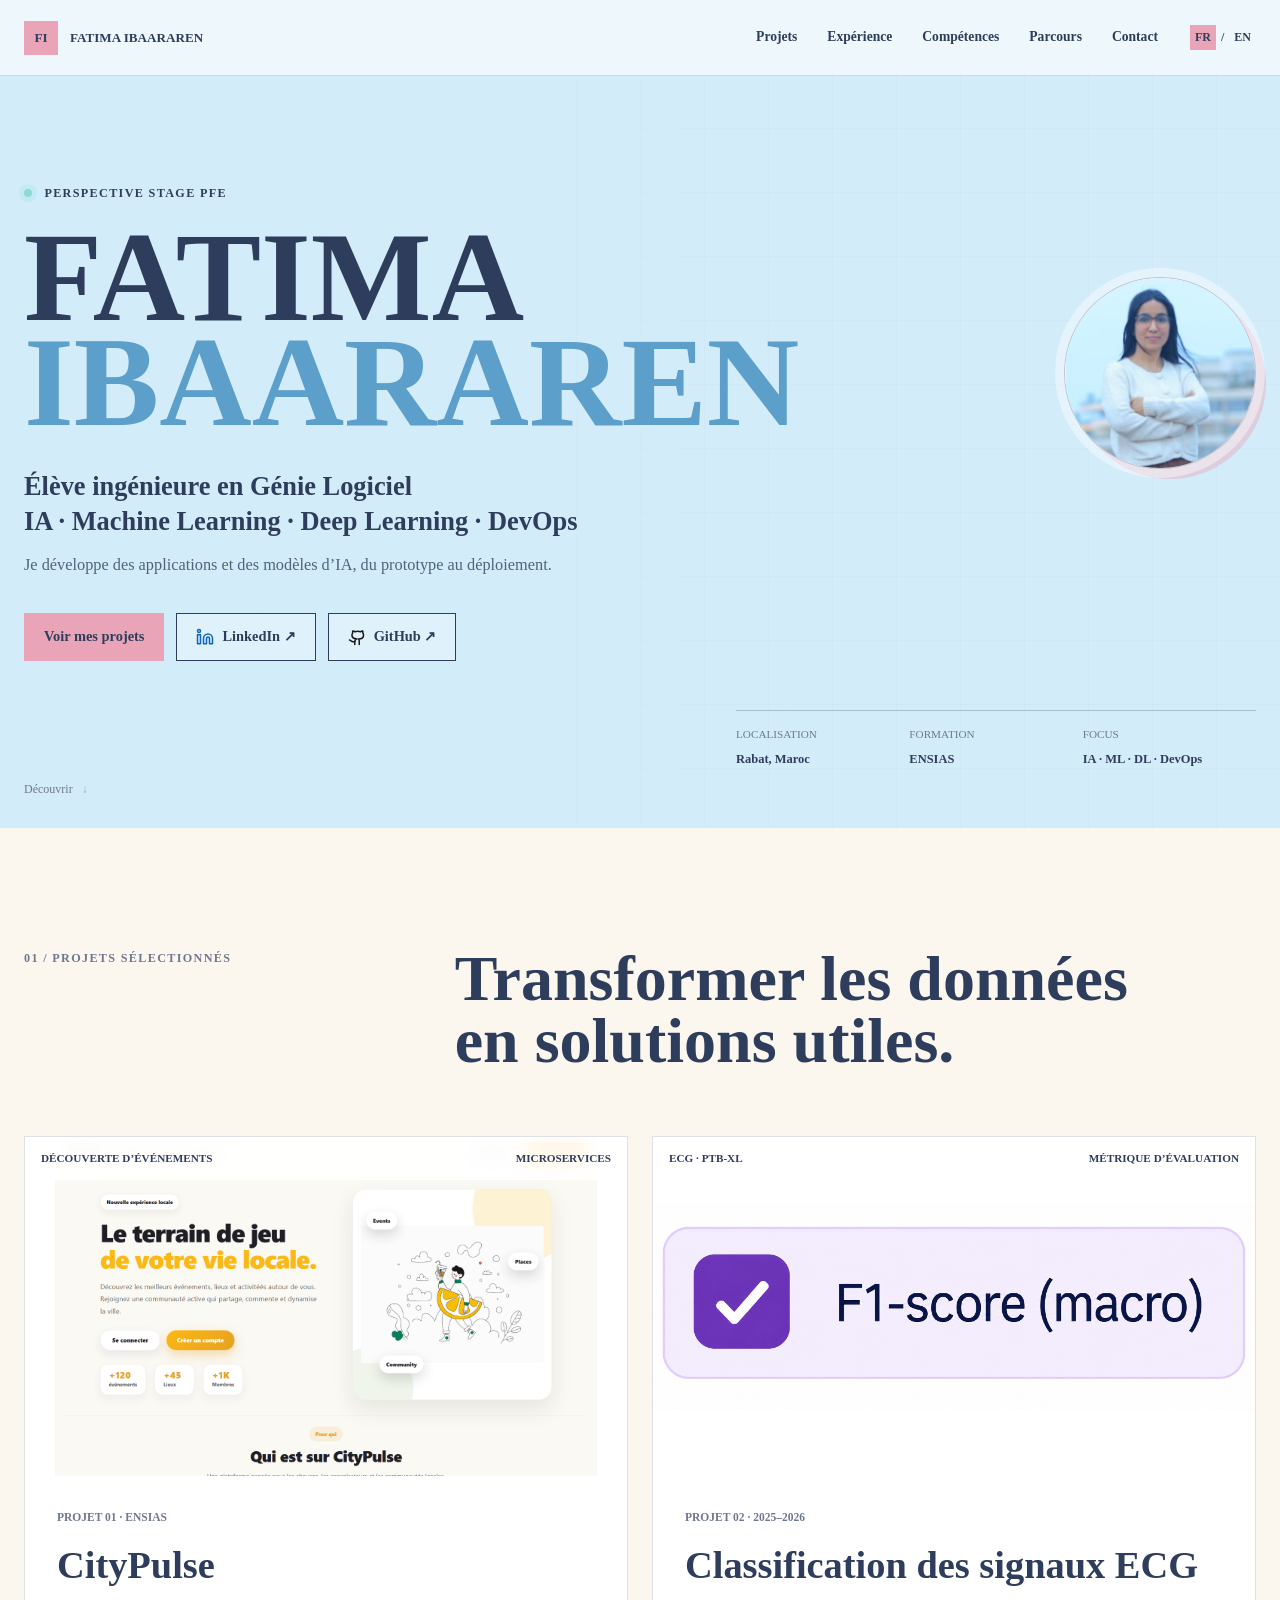
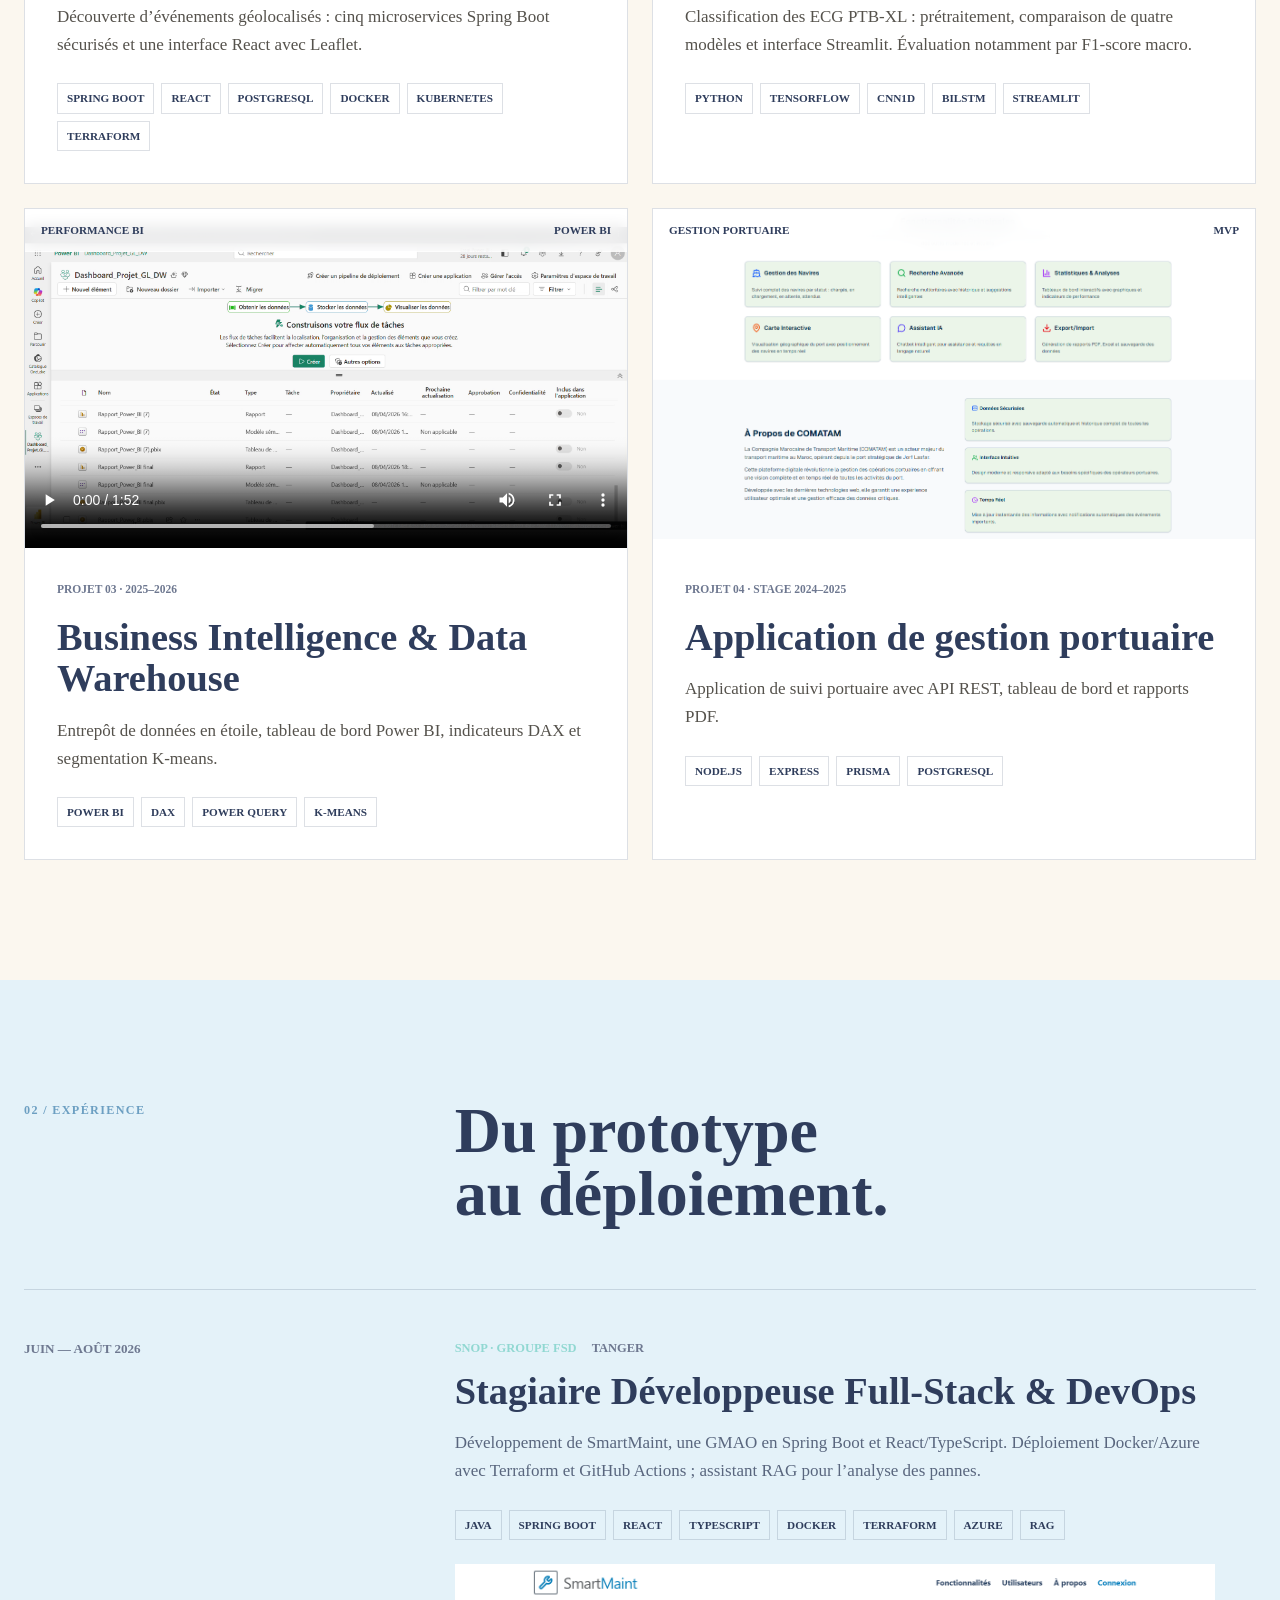
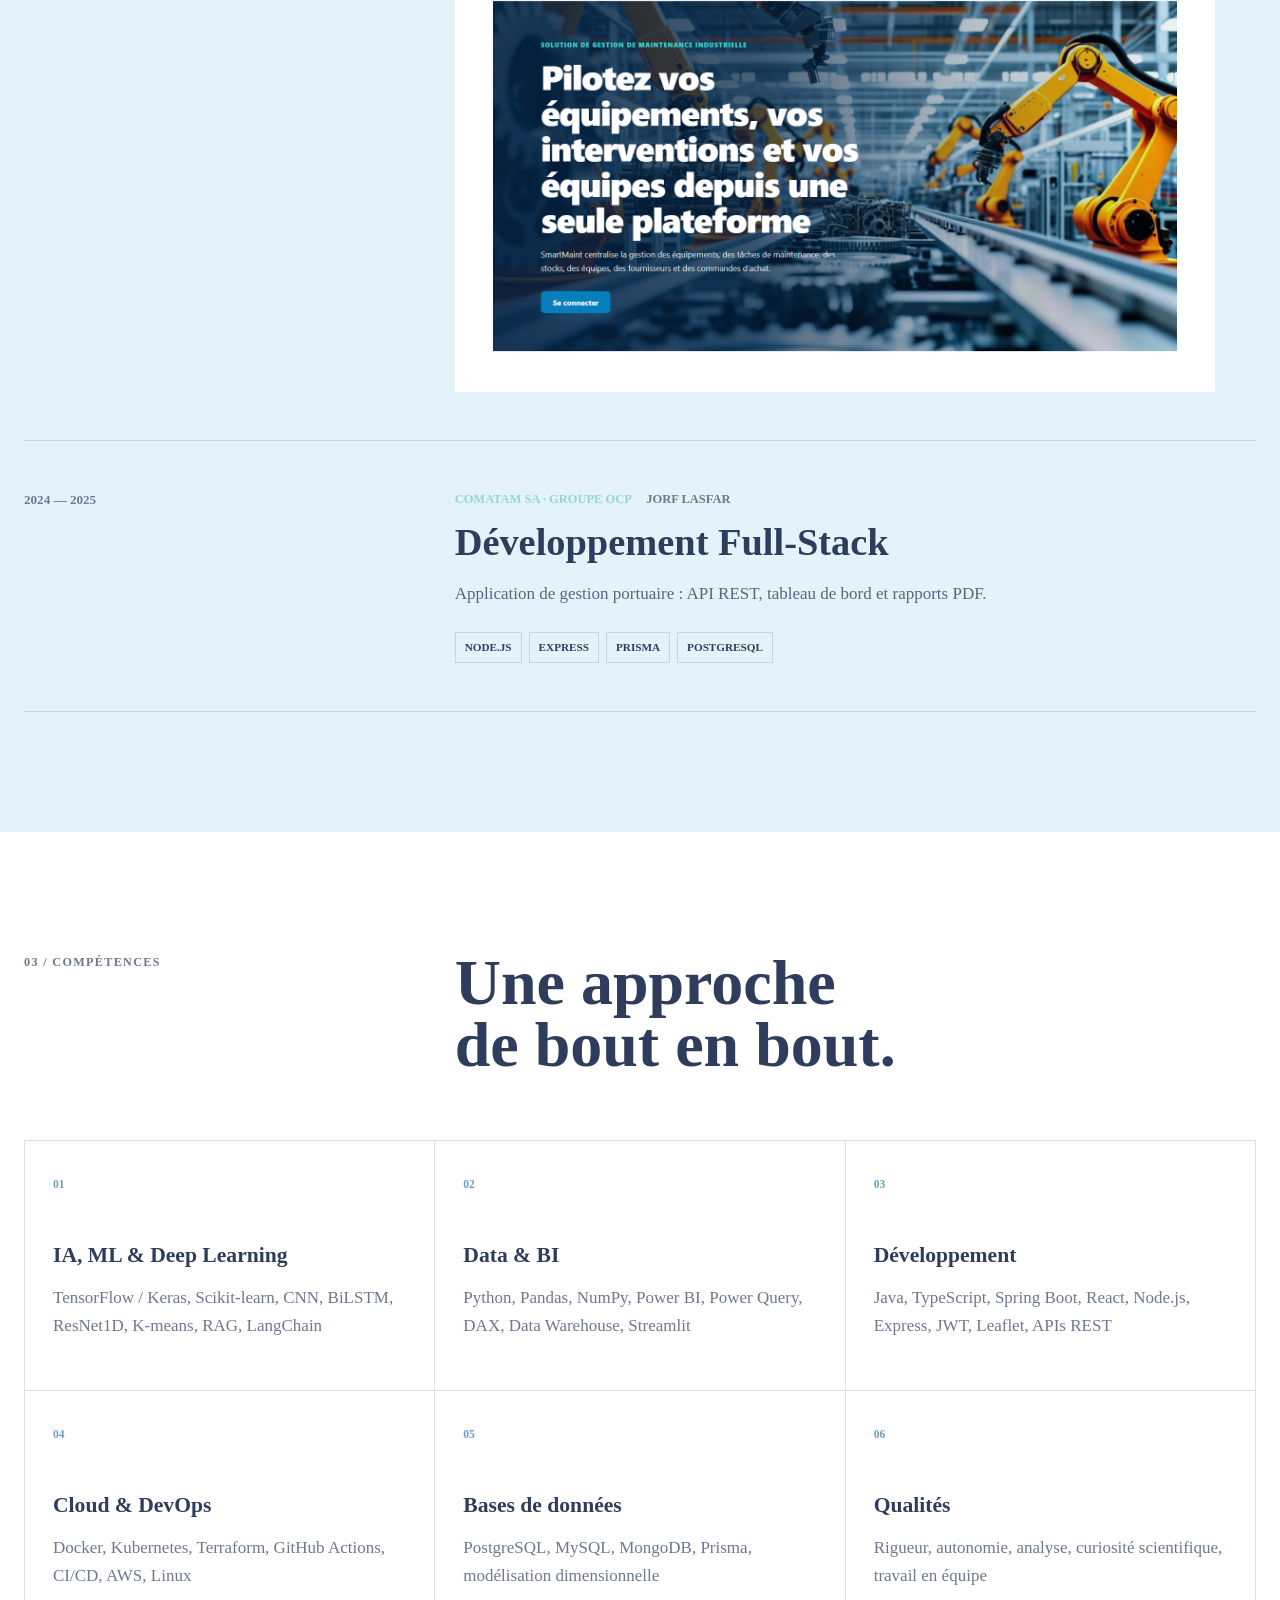
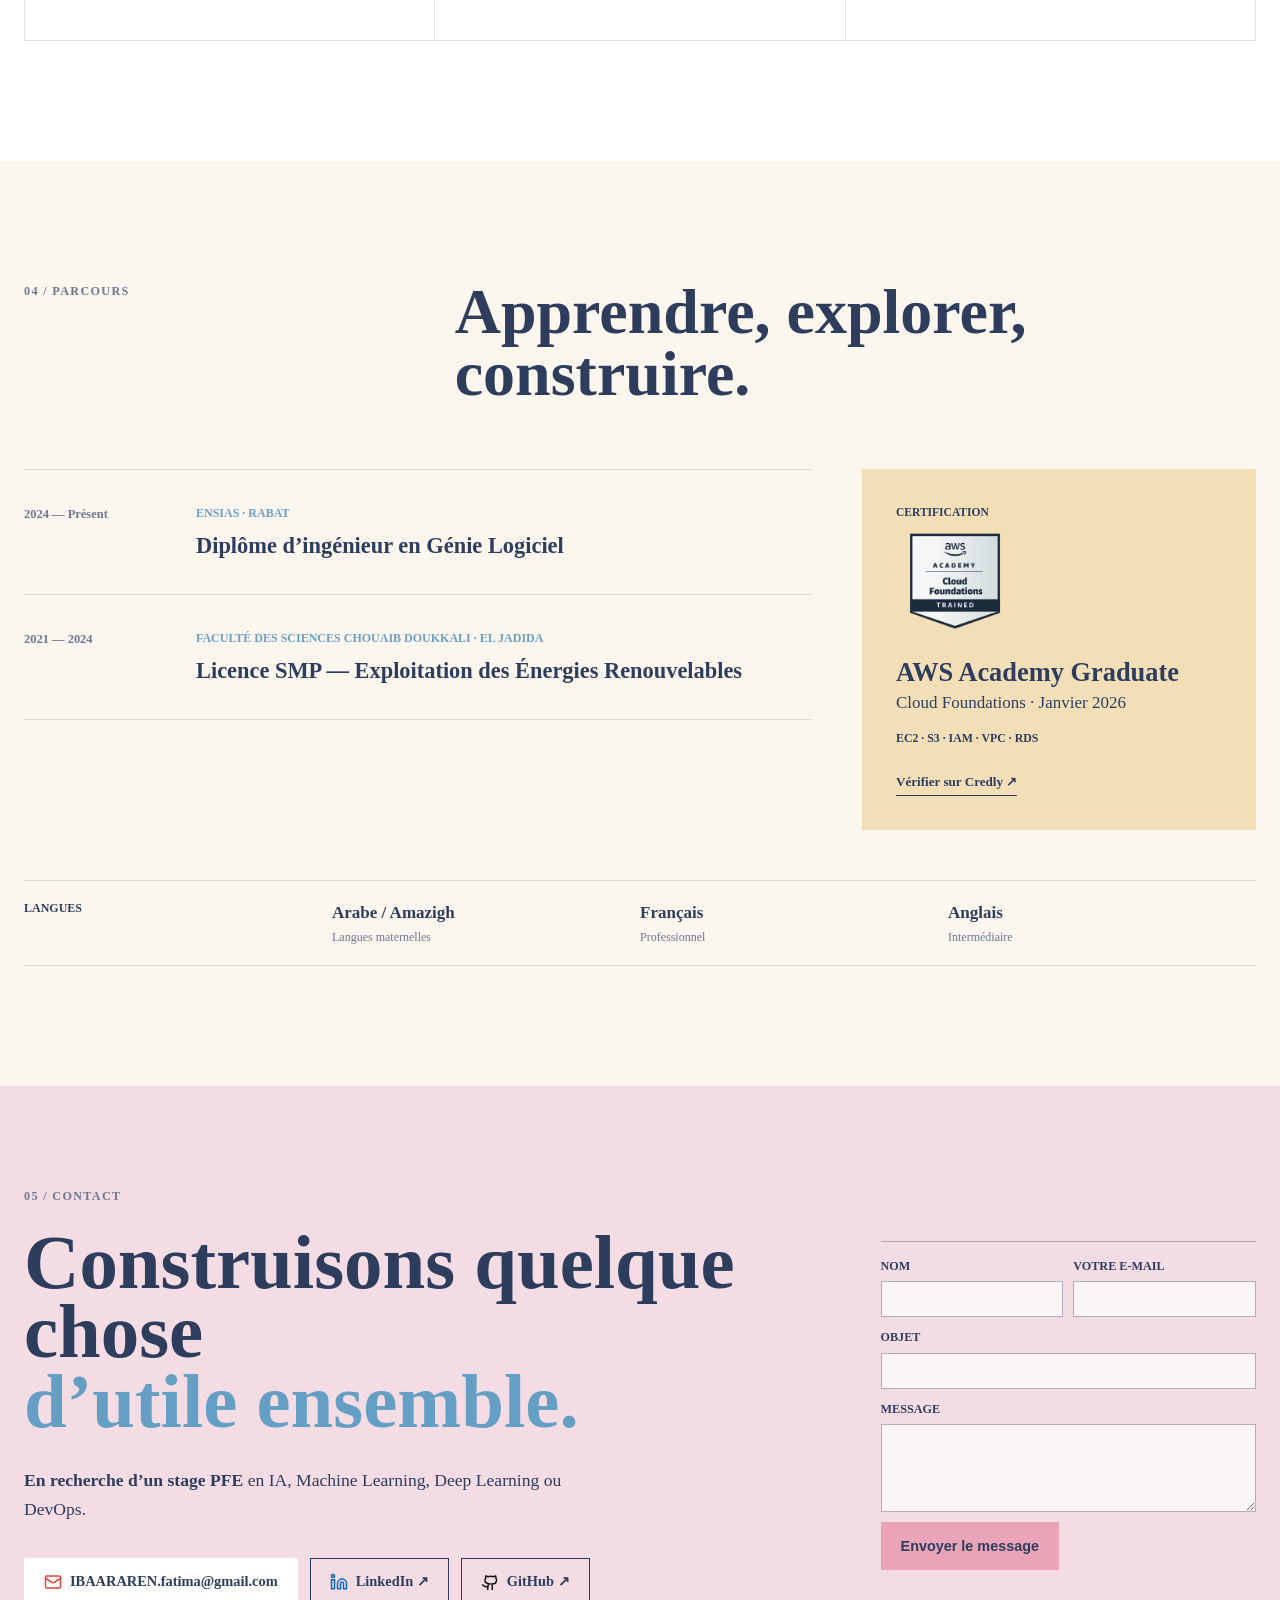
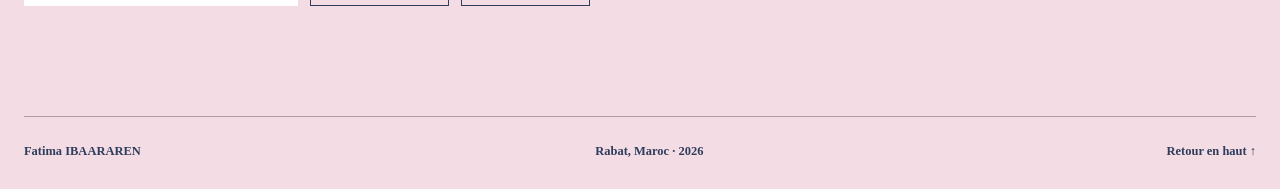
==== commit 2764c1ea: "Afficher une seule métrique ECG et condenser les textes" ====
--- a/index.html
+++ b/index.html
@@ -103,7 +103,7 @@
         <p class="eyebrow"><span class="status-dot"></span> Perspective stage PFE</p>
         <h1 id="hero-title">Fatima<br><span>IBAARAREN</span></h1>
         <p class="hero-role">Élève ingénieure en Génie Logiciel<br>IA · Machine Learning · Deep Learning · DevOps</p>
-        <p class="hero-intro">Je conçois des solutions de bout en bout, du modèle intelligent et de l’API jusqu’à la conteneurisation et au déploiement.</p>
+        <p class="hero-intro">Je développe des applications et des modèles d’IA, du prototype au déploiement.</p>
         <div class="hero-actions">
           <a class="button primary" href="#projets">Voir mes projets</a>
           <a class="button outline" href="https://www.linkedin.com/in/fatima-ibaararen-ensias-gl" target="_blank" rel="noopener noreferrer"><svg class="button-icon button-icon-linkedin" aria-hidden="true"><use href="#icon-linkedin"></use></svg>LinkedIn ↗</a>
@@ -138,22 +138,22 @@
           <div class="project-copy">
             <p class="project-number">Projet 01 · ENSIAS</p>
             <h3>CityPulse</h3>
-            <p>Plateforme géolocalisée de découverte d’événements avec trois profils, cinq microservices Spring Boot sécurisés par JWT et un frontend React avec Leaflet.</p>
+            <p>Découverte d’événements géolocalisés : cinq microservices Spring Boot sécurisés et une interface React avec Leaflet.</p>
             <ul class="tags" aria-label="Technologies"><li>Spring Boot</li><li>React</li><li>PostgreSQL</li><li>Docker</li><li>Kubernetes</li><li>Terraform</li></ul>
           </div>
         </article>
 
         <article class="project-card reveal">
           <div class="project-visual media-visual">
-            <div class="visual-label"><span>ECG · 12 dérivations</span><span>PTB-XL</span></div>
-            <a class="project-image-link" href="assets/ecg-project-overview.png" target="_blank" rel="noopener" aria-label="Ouvrir le visuel du projet ECG en grand">
-              <img class="project-media" src="assets/ecg-project-overview.png" alt="Vue d’ensemble du projet ECG : prétraitement, modèles Deep Learning et résultats" loading="lazy">
+            <div class="visual-label"><span>ECG · PTB-XL</span><span>Métrique d’évaluation</span></div>
+            <a class="project-image-link" href="assets/ecg-f1-score-macro.png" target="_blank" rel="noopener" aria-label="Ouvrir le visuel F1-score macro en grand">
+              <img class="project-media" src="assets/ecg-f1-score-macro.png" alt="F1-score macro, métrique utilisée pour évaluer les modèles ECG ; aucun résultat chiffré présenté" loading="lazy">
             </a>
           </div>
           <div class="project-copy">
             <p class="project-number">Projet 02 · 2025–2026</p>
             <h3>Classification des signaux ECG</h3>
-            <p>Pipeline de Deep Learning sur la base PTB-XL : prétraitement de signaux 12 dérivations, comparaison de quatre architectures et interface de classification avec Streamlit.</p>
+            <p>Classification des ECG PTB-XL : prétraitement, comparaison de quatre modèles et interface Streamlit. Évaluation notamment par F1-score macro.</p>
             <ul class="tags" aria-label="Technologies">
               <li>Python</li><li>TensorFlow</li><li>CNN1D</li><li>BiLSTM</li><li>Streamlit</li>
             </ul>
@@ -172,7 +172,7 @@
           <div class="project-copy">
             <p class="project-number">Projet 03 · 2025–2026</p>
             <h3>Business Intelligence & Data Warehouse</h3>
-            <p>Data Warehouse en étoile, indicateurs DAX, dashboard interactif, segmentation K-means et analyse prédictive.</p>
+            <p>Entrepôt de données en étoile, tableau de bord Power BI, indicateurs DAX et segmentation K-means.</p>
             <ul class="tags" aria-label="Technologies"><li>Power BI</li><li>DAX</li><li>Power Query</li><li>K-means</li></ul>
           </div>
         </article>
@@ -185,7 +185,7 @@
           <div class="project-copy">
             <p class="project-number">Projet 04 · Stage 2024–2025</p>
             <h3>Application de gestion portuaire</h3>
-            <p>MVP pour digitaliser la collecte et le suivi des données portuaires, avec API REST, tableau de bord et rapports PDF.</p>
+            <p>Application de suivi portuaire avec API REST, tableau de bord et rapports PDF.</p>
             <ul class="tags" aria-label="Technologies"><li>Node.js</li><li>Express</li><li>Prisma</li><li>PostgreSQL</li></ul>
           </div>
         </article>
@@ -203,7 +203,7 @@
           <div class="timeline-copy">
             <p class="company">SNOP · Groupe FSD <span>Tanger</span></p>
             <h3>Stagiaire Développeuse Full-Stack & DevOps</h3>
-            <p>Conception de SmartMaint, une GMAO pour le suivi des équipements, la maintenance et les pièces de rechange. API Spring Boot et frontend React/TypeScript sécurisés par JWT. Dockerisation, infrastructure Azure avec Terraform, CI/CD GitHub Actions et assistant RAG fondé sur l’historique des pannes.</p>
+            <p>Développement de SmartMaint, une GMAO en Spring Boot et React/TypeScript. Déploiement Docker/Azure avec Terraform et GitHub Actions ; assistant RAG pour l’analyse des pannes.</p>
             <ul class="tags"><li>Java</li><li>Spring Boot</li><li>React</li><li>TypeScript</li><li>Docker</li><li>Terraform</li><li>Azure</li><li>RAG</li></ul>
             <a class="experience-media-link" href="assets/smartmaint-interface.png" target="_blank" rel="noopener" aria-label="Ouvrir la capture de SmartMaint en grand">
               <img class="experience-media" src="assets/smartmaint-interface.png" alt="Interface de l’application de maintenance SmartMaint" loading="lazy">
@@ -213,9 +213,9 @@
         <article class="timeline-item reveal">
           <div class="timeline-date">2024 — 2025</div>
           <div class="timeline-copy">
-            <p class="company">COMATAMSA · Groupe OCP <span>Jorf Lasfar</span></p>
+            <p class="company">COMATAM SA · Groupe OCP <span>Jorf Lasfar</span></p>
             <h3>Développement Full-Stack</h3>
-            <p>Développement d’une application web de gestion portuaire : APIs REST, suivi opérationnel, dashboard et génération de rapports PDF.</p>
+            <p>Application de gestion portuaire : API REST, tableau de bord et rapports PDF.</p>
             <ul class="tags"><li>Node.js</li><li>Express</li><li>Prisma</li><li>PostgreSQL</li></ul>
           </div>
         </article>
@@ -231,7 +231,7 @@
         <article class="skill-group reveal"><span class="skill-count">01</span><h3>IA, ML & Deep Learning</h3><p>TensorFlow / Keras, Scikit-learn, CNN, BiLSTM, ResNet1D, K-means, RAG, LangChain</p></article>
         <article class="skill-group reveal"><span class="skill-count">02</span><h3>Data & BI</h3><p>Python, Pandas, NumPy, Power BI, Power Query, DAX, Data Warehouse, Streamlit</p></article>
         <article class="skill-group reveal"><span class="skill-count">03</span><h3>Développement</h3><p>Java, TypeScript, Spring Boot, React, Node.js, Express, JWT, Leaflet, APIs REST</p></article>
-        <article class="skill-group reveal"><span class="skill-count">04</span><h3>Cloud & DevOps</h3><p>Docker, Kubernetes, Terraform, GitHub Actions, CI/CD, Azure, AWS, Linux</p></article>
+        <article class="skill-group reveal"><span class="skill-count">04</span><h3>Cloud & DevOps</h3><p>Docker, Kubernetes, Terraform, GitHub Actions, CI/CD, AWS, Linux</p></article>
         <article class="skill-group reveal"><span class="skill-count">05</span><h3>Bases de données</h3><p>PostgreSQL, MySQL, MongoDB, Prisma, modélisation dimensionnelle</p></article>
         <article class="skill-group reveal"><span class="skill-count">06</span><h3>Qualités</h3><p>Rigueur, autonomie, analyse, curiosité scientifique, travail en équipe</p></article>
       </div>
@@ -269,7 +269,7 @@
         <div class="contact-copy">
           <p class="section-index">05 / Contact</p>
           <h2 id="contact-title">Construisons quelque chose<br><span>d’utile ensemble.</span></h2>
-          <p>Perspective stage PFE en intelligence artificielle, machine learning, deep learning ou DevOps.</p>
+          <p><strong>En recherche d’un stage PFE</strong> en IA, Machine Learning, Deep Learning ou DevOps.</p>
           <div class="contact-actions">
             <a class="button light" href="mailto:IBAARAREN.fatima@gmail.com"><svg class="button-icon button-icon-mail" aria-hidden="true"><use href="#icon-mail"></use></svg>IBAARAREN.fatima@gmail.com</a>
             <a class="button ghost" href="https://www.linkedin.com/in/fatima-ibaararen-ensias-gl" target="_blank" rel="noopener noreferrer"><svg class="button-icon button-icon-linkedin" aria-hidden="true"><use href="#icon-linkedin"></use></svg>LinkedIn ↗</a>
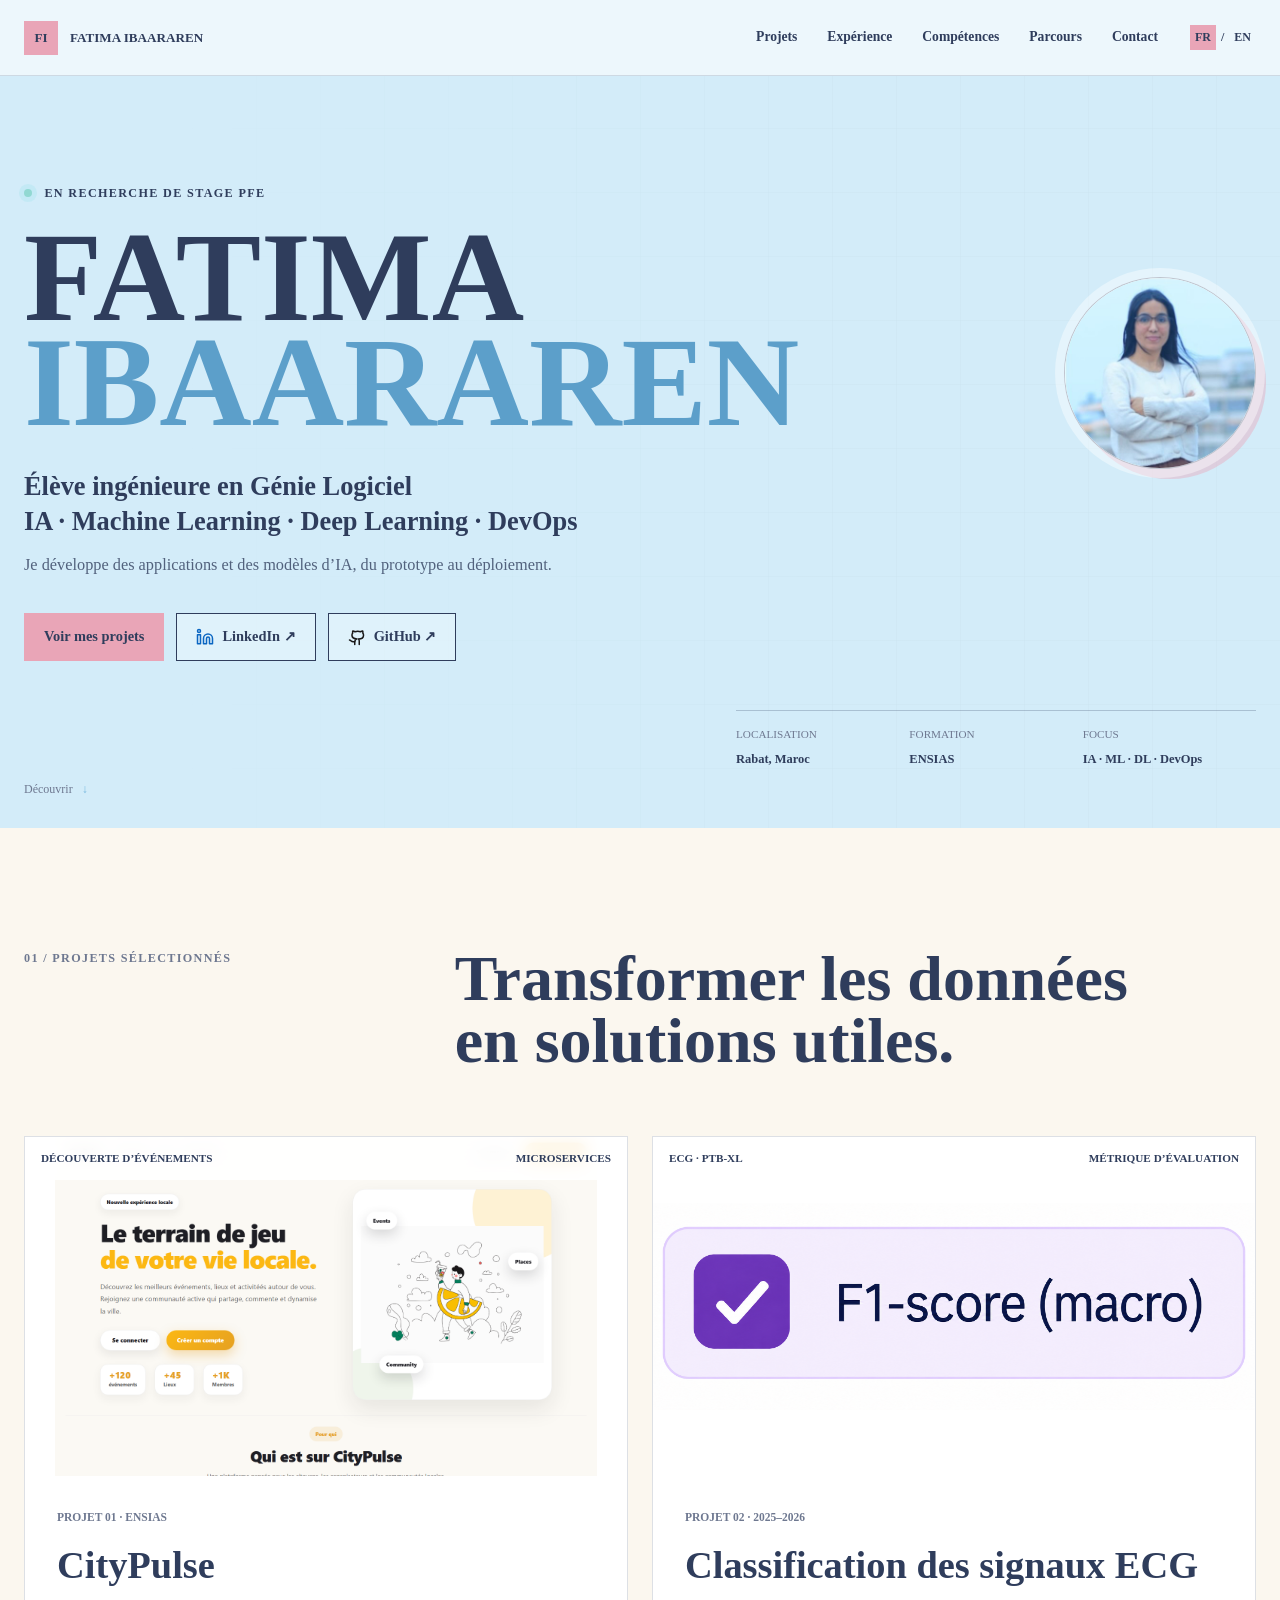
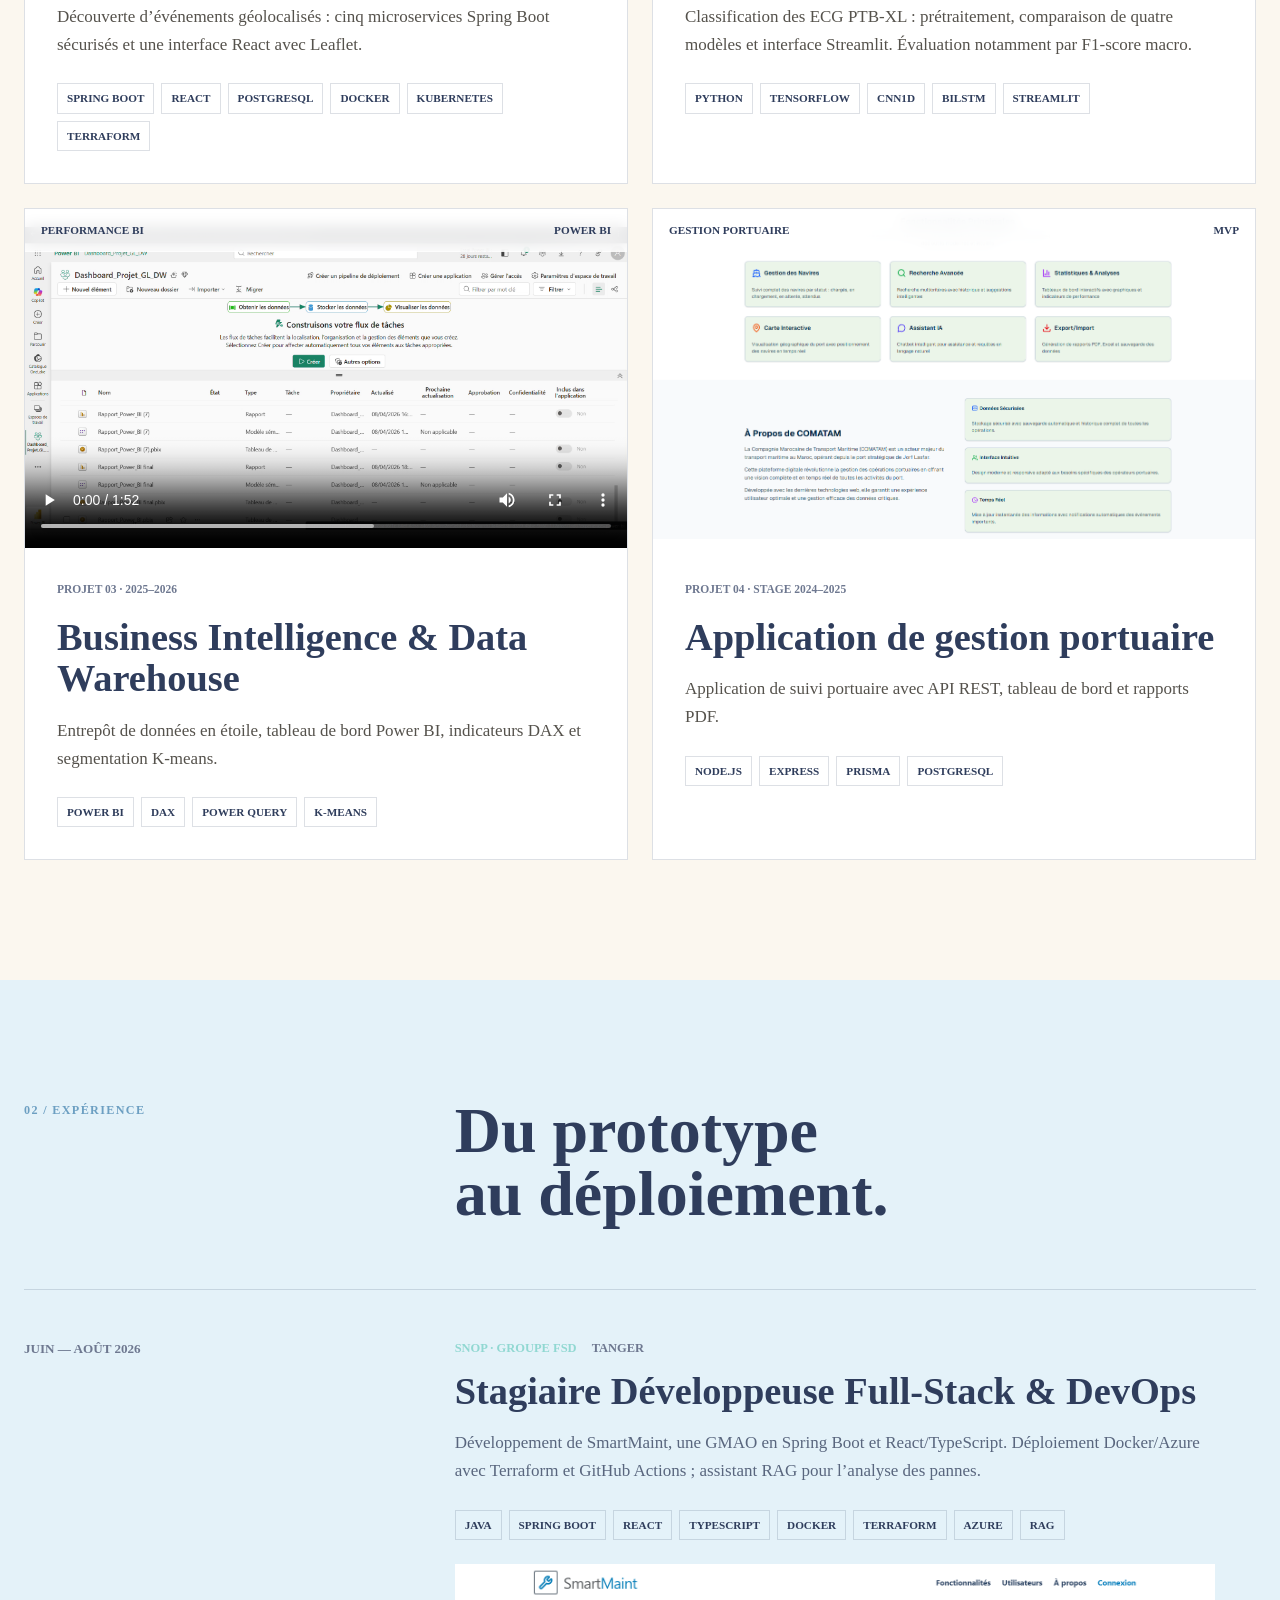
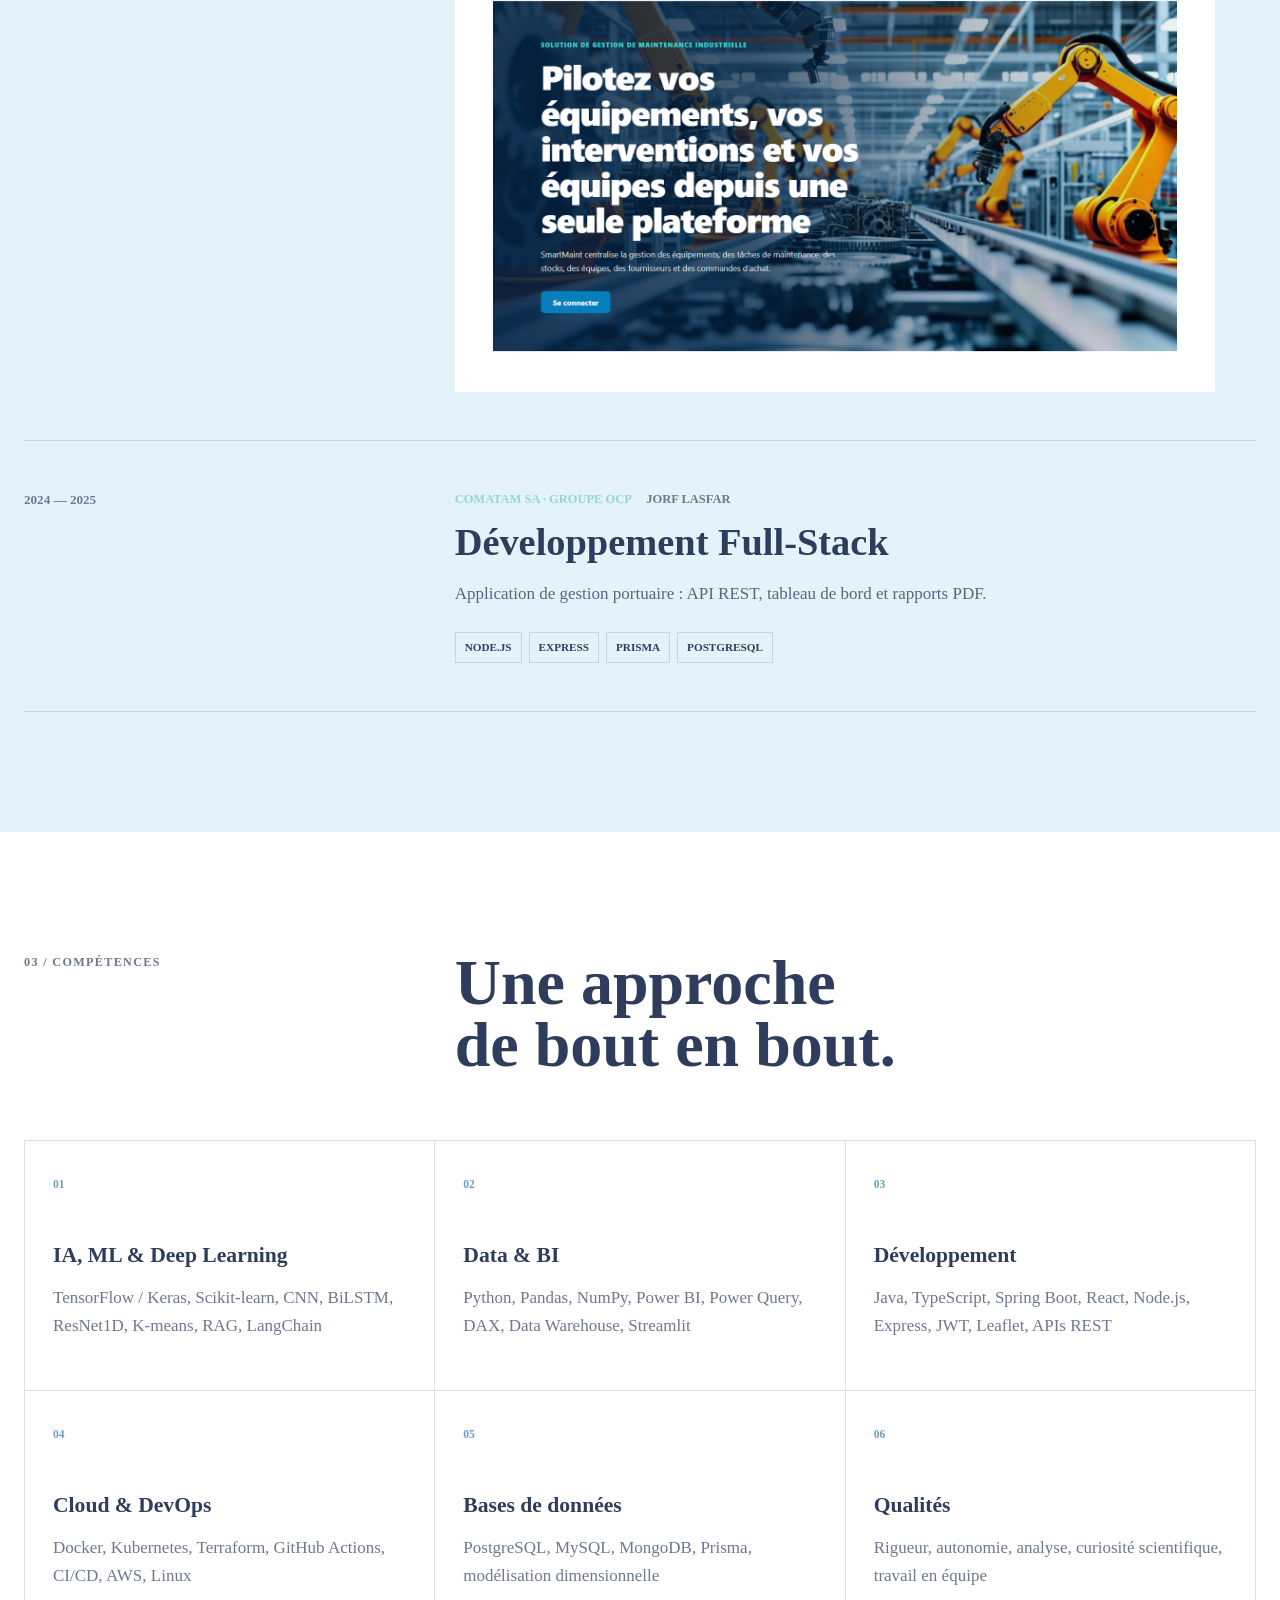
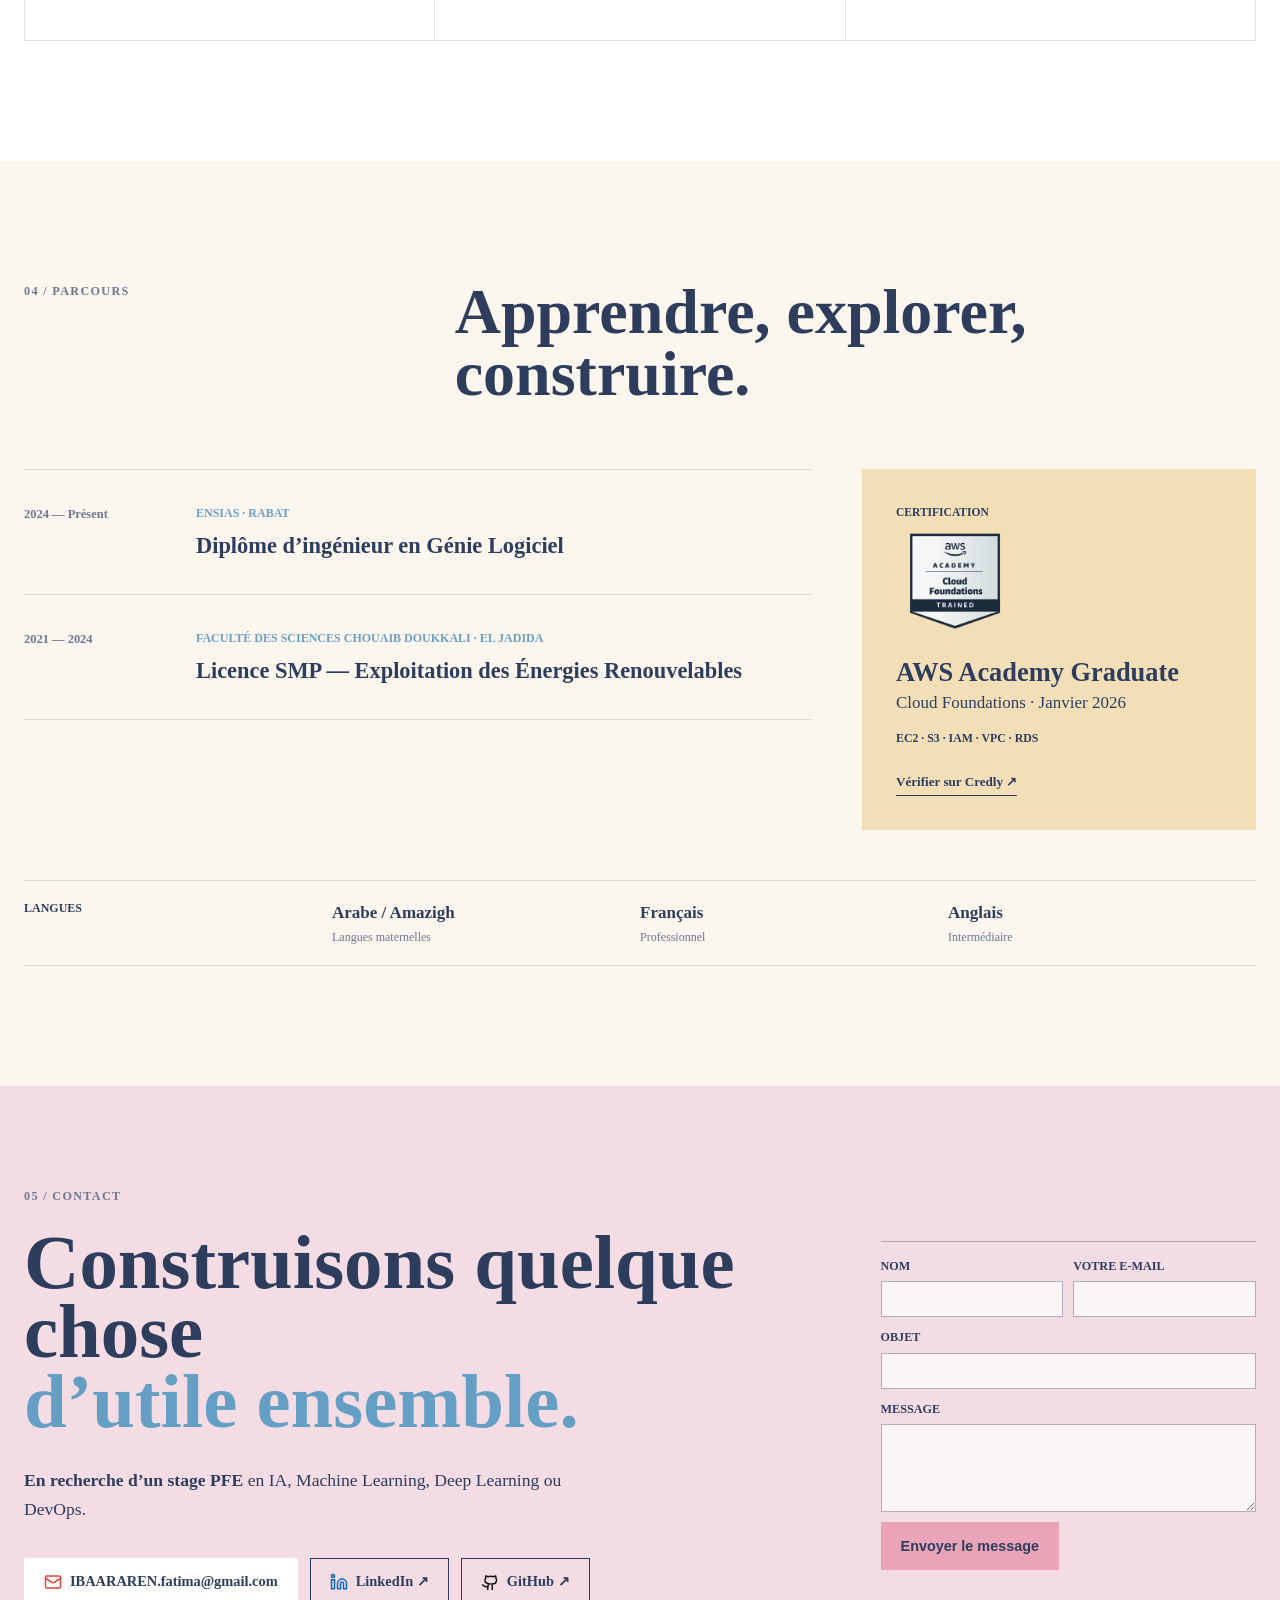
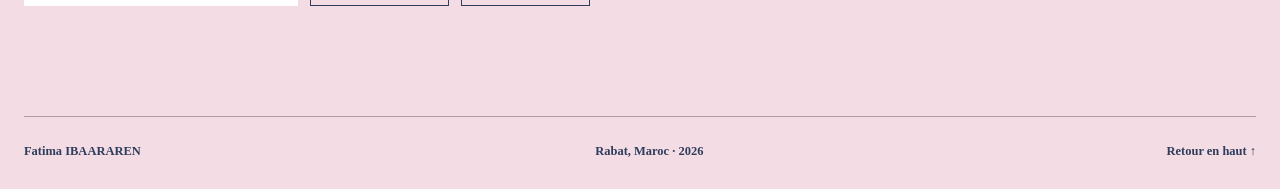
==== commit 7d846e94: "Aligner la recherche de stage sur les deux langues" ====
--- a/index.html
+++ b/index.html
@@ -100,7 +100,7 @@
     <section class="hero" aria-labelledby="hero-title">
       <div class="hero-grid" aria-hidden="true"></div>
       <div class="hero-content">
-        <p class="eyebrow"><span class="status-dot"></span> Perspective stage PFE</p>
+        <p class="eyebrow"><span class="status-dot"></span> <strong>En recherche de stage PFE</strong></p>
         <h1 id="hero-title">Fatima<br><span>IBAARAREN</span></h1>
         <p class="hero-role">Élève ingénieure en Génie Logiciel<br>IA · Machine Learning · Deep Learning · DevOps</p>
         <p class="hero-intro">Je développe des applications et des modèles d’IA, du prototype au déploiement.</p>
--- a/styles.css
+++ b/styles.css
@@ -59,6 +59,7 @@
 .hero::after { content: ""; position: absolute; inset: 0; background: rgba(255,255,255,.18); pointer-events: none; }
 .hero-content { position: relative; z-index: 2; width: min(760px, 100%); }
 .eyebrow, .section-index { margin: 0 0 22px; font-size: .76rem; text-transform: uppercase; font-weight: 800; letter-spacing: .11em; }
+.eyebrow strong { font-weight: inherit; }
 .status-dot { width: 8px; height: 8px; border-radius: 50%; display: inline-block; margin-right: 8px; background: var(--cyan); box-shadow: 0 0 0 5px rgba(81,214,208,.12); }
 .hero h1 { margin: 0; font-size: clamp(4rem, 10vw, 9.2rem); line-height: .82; text-transform: uppercase; font-weight: 900; letter-spacing: 0; }
 .hero h1 span { color: #5c9fca; }
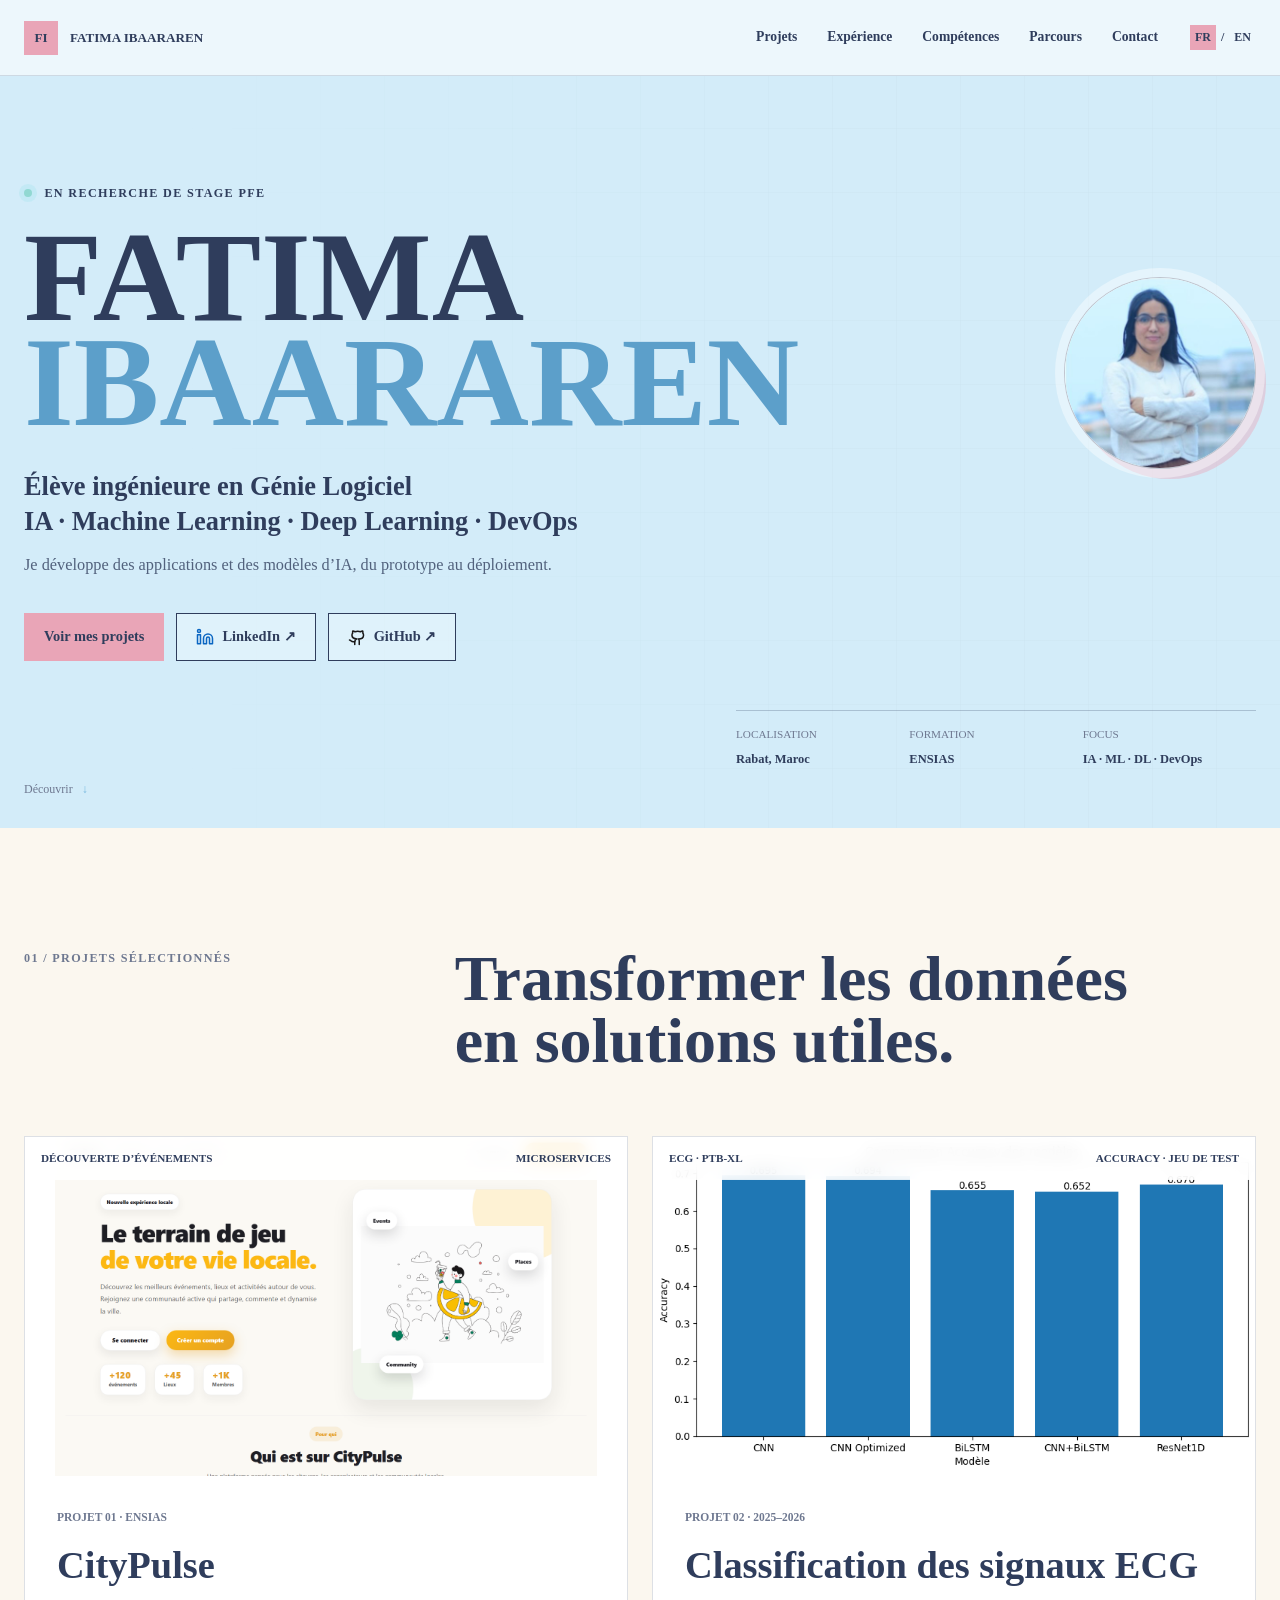
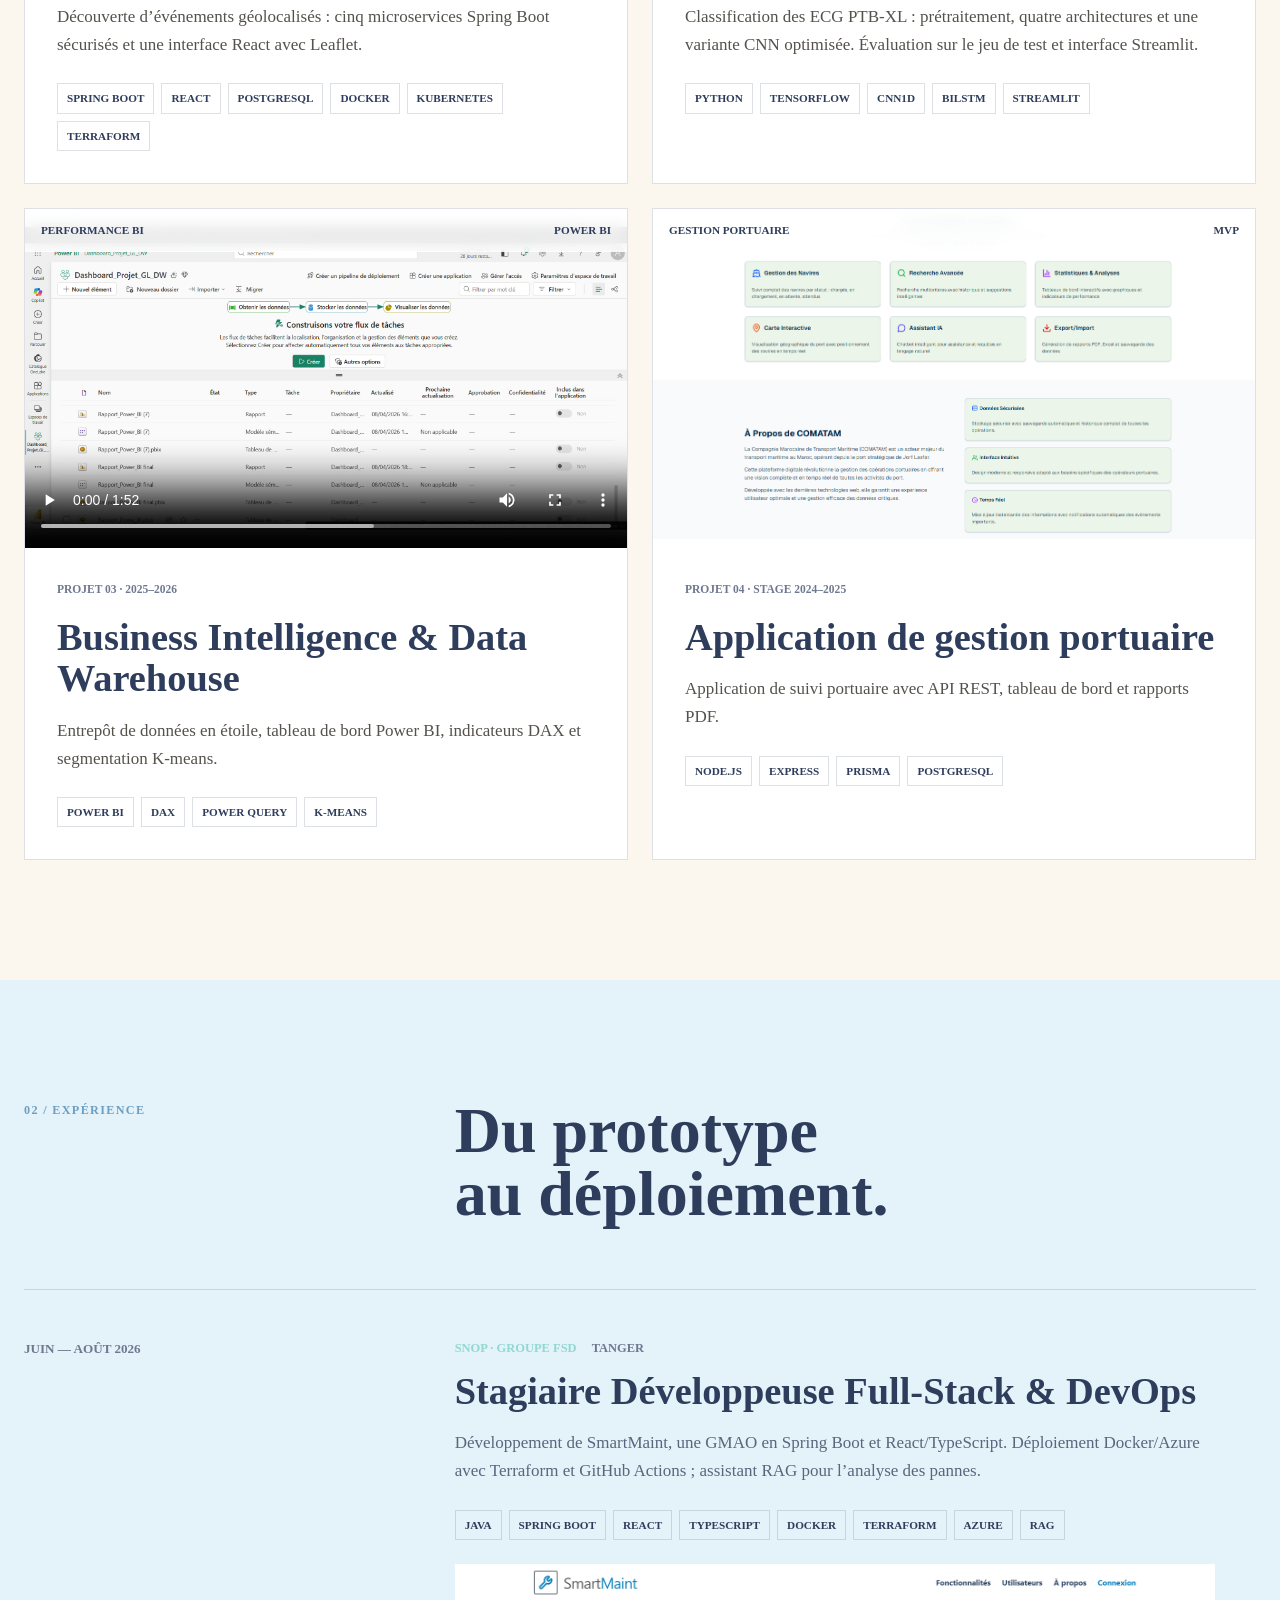
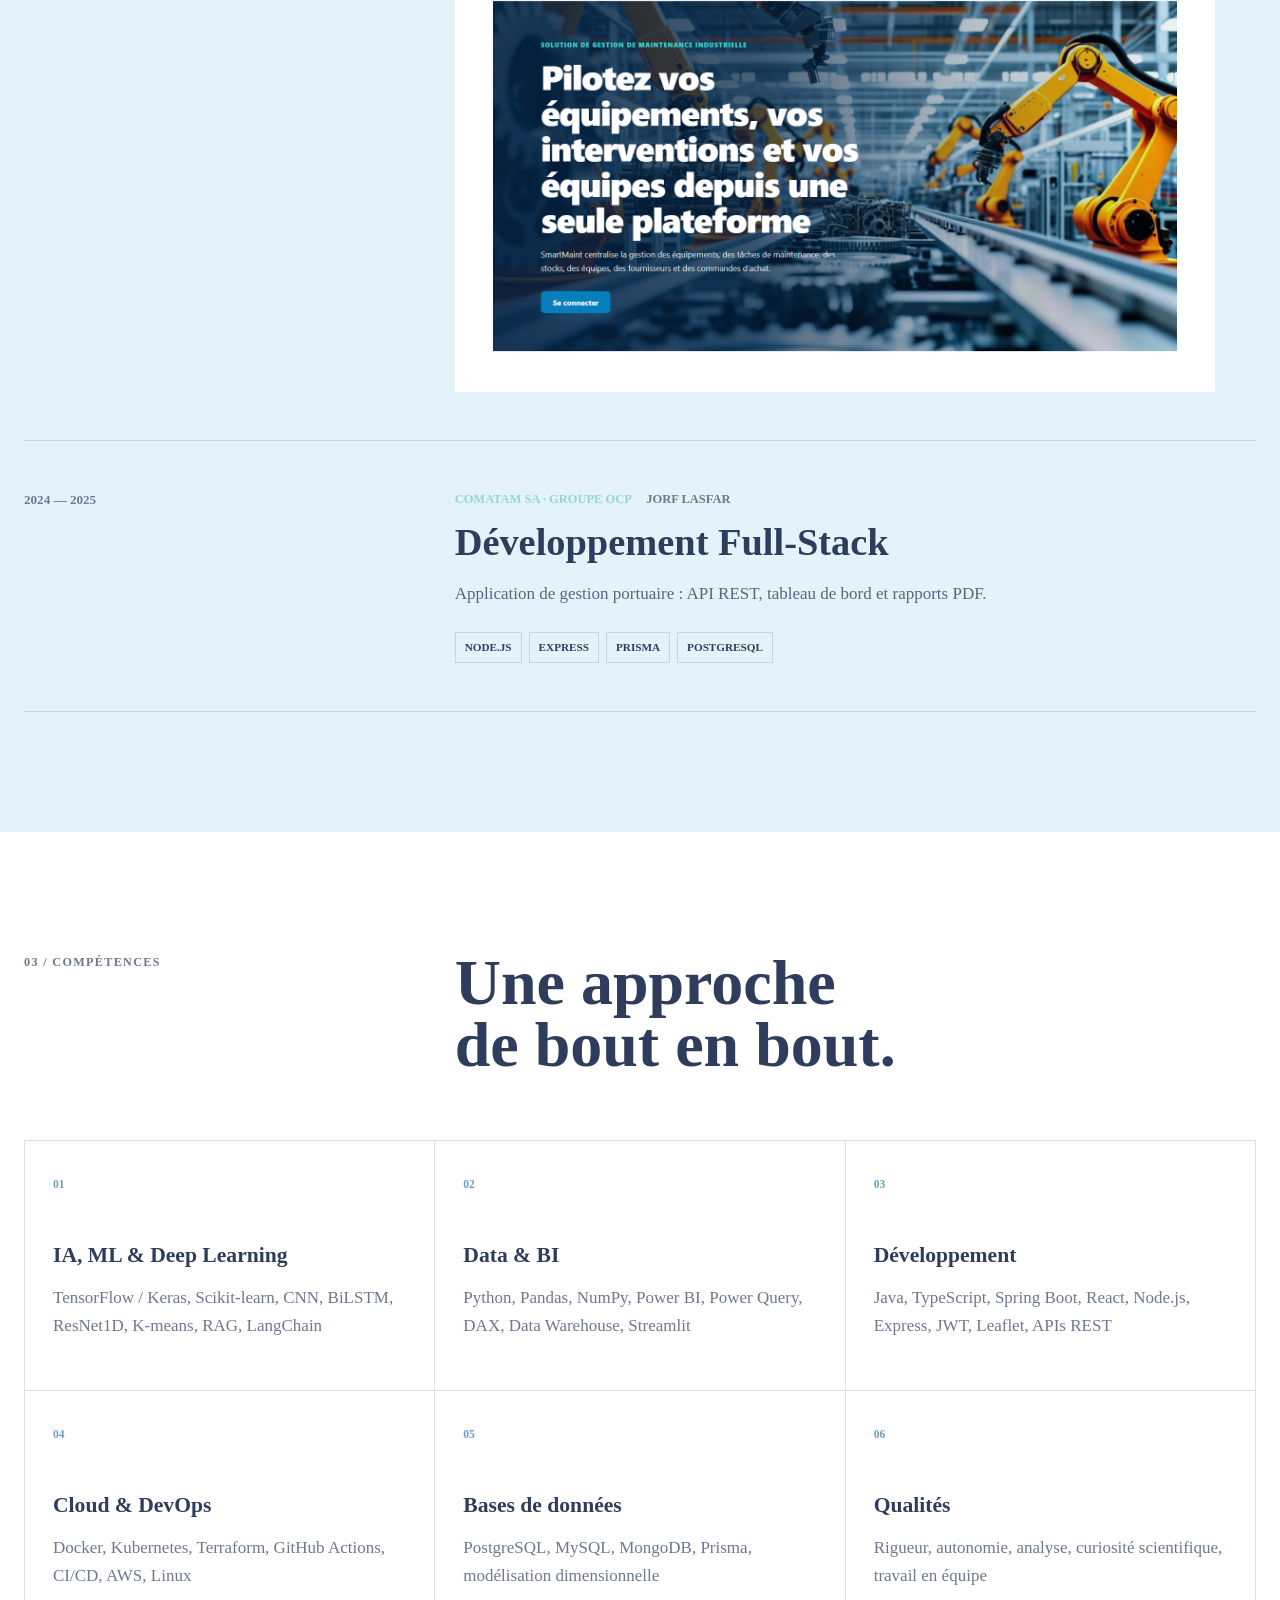
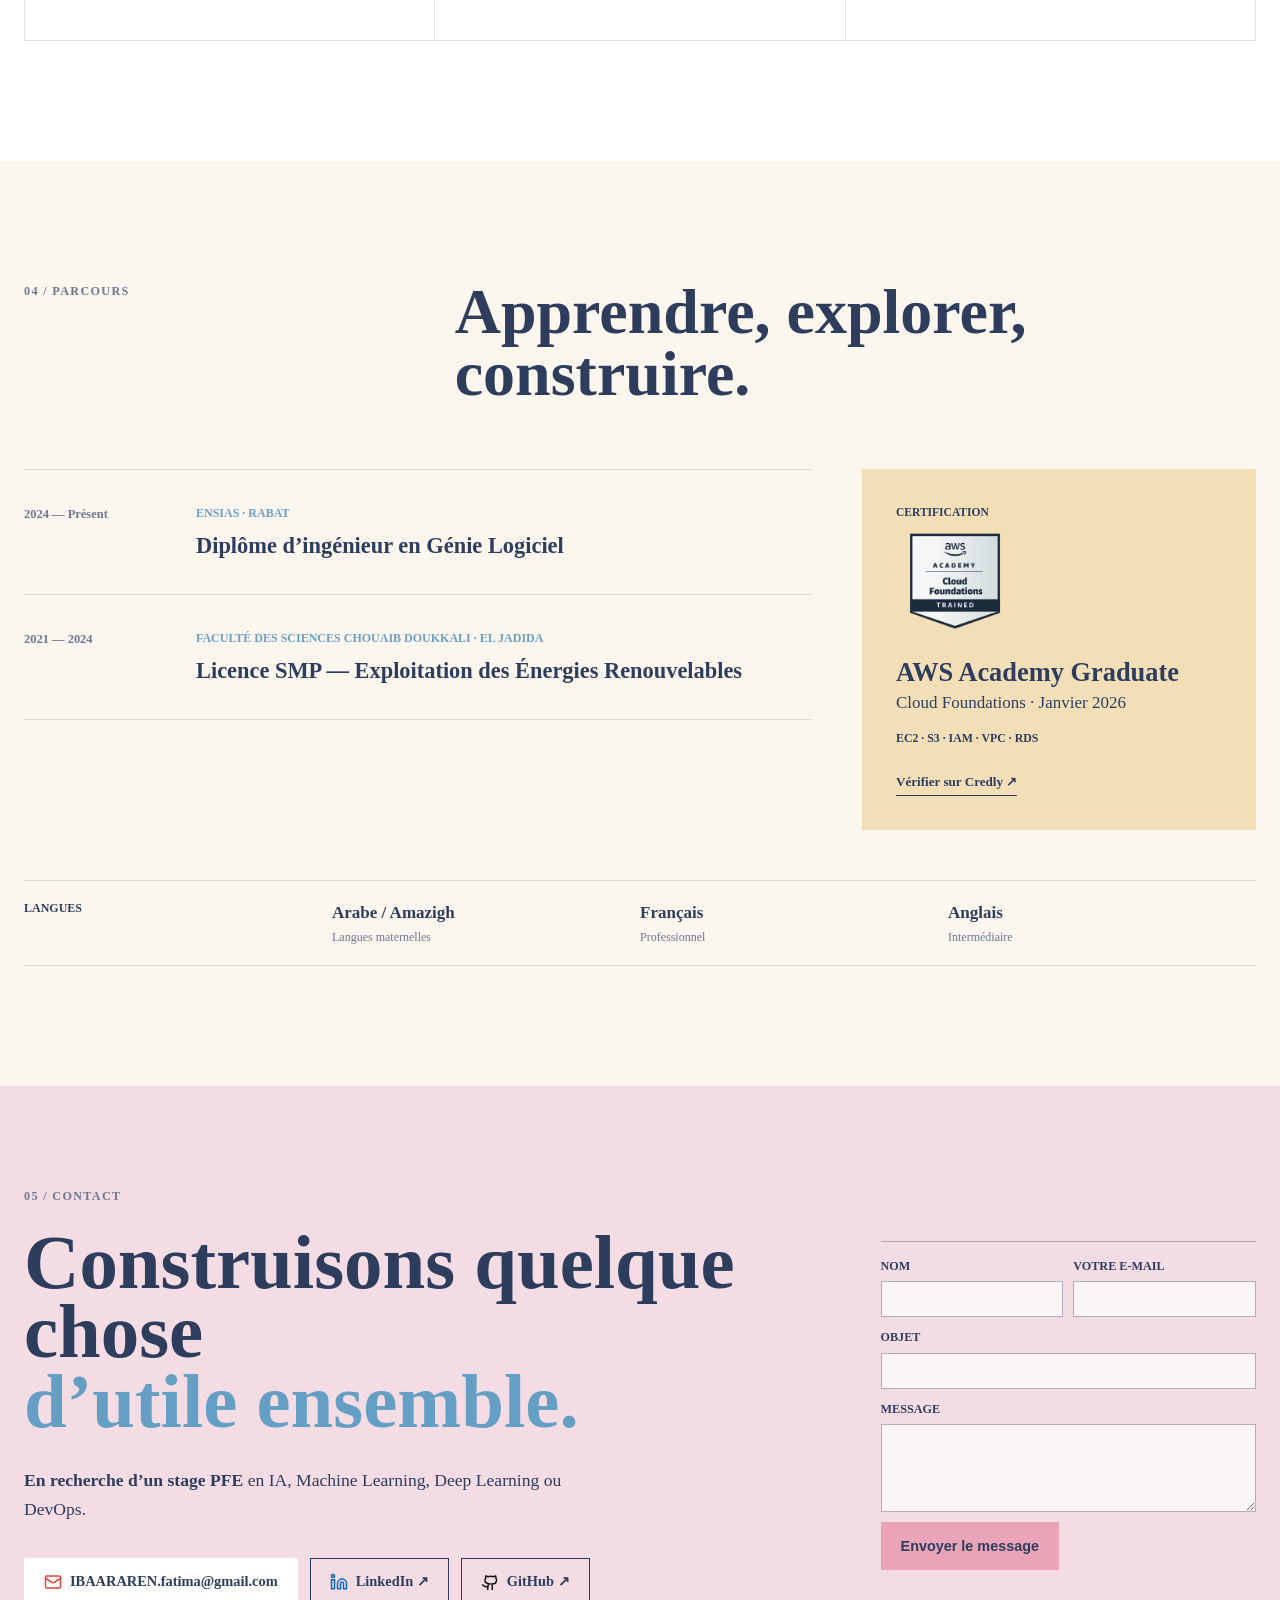
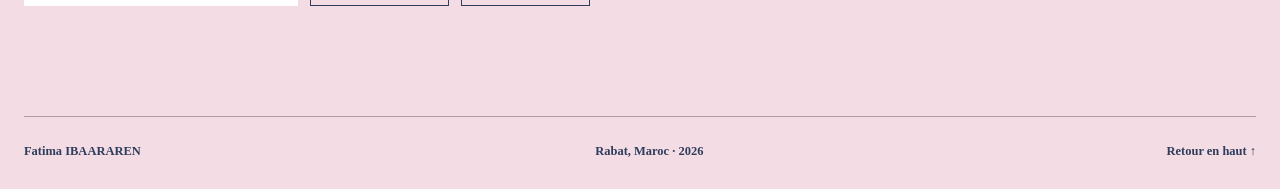
==== commit 1f35f074: "Use authentic ECG notebook accuracy chart" ====
--- a/index.html
+++ b/index.html
@@ -145,15 +145,15 @@
 
         <article class="project-card reveal">
           <div class="project-visual media-visual">
-            <div class="visual-label"><span>ECG · PTB-XL</span><span>Métrique d’évaluation</span></div>
-            <a class="project-image-link" href="assets/ecg-f1-score-macro.png" target="_blank" rel="noopener" aria-label="Ouvrir le visuel F1-score macro en grand">
-              <img class="project-media" src="assets/ecg-f1-score-macro.png" alt="F1-score macro, métrique utilisée pour évaluer les modèles ECG ; aucun résultat chiffré présenté" loading="lazy">
+            <div class="visual-label"><span>ECG · PTB-XL</span><span>Accuracy · jeu de test</span></div>
+            <a class="project-image-link" href="assets/ecg-notebook-accuracy.png" target="_blank" rel="noopener" aria-label="Ouvrir le graphe réel d’accuracy du notebook ECG">
+              <img class="project-media" src="assets/ecg-notebook-accuracy.png" alt="Graphe du notebook ECG comparant l’accuracy sur le jeu de test pour CNN, CNN optimisé, BiLSTM, CNN-BiLSTM et ResNet1D" loading="lazy">
             </a>
           </div>
           <div class="project-copy">
             <p class="project-number">Projet 02 · 2025–2026</p>
             <h3>Classification des signaux ECG</h3>
-            <p>Classification des ECG PTB-XL : prétraitement, comparaison de quatre modèles et interface Streamlit. Évaluation notamment par F1-score macro.</p>
+            <p>Classification des ECG PTB-XL : prétraitement, quatre architectures et une variante CNN optimisée. Évaluation sur le jeu de test et interface Streamlit.</p>
             <ul class="tags" aria-label="Technologies">
               <li>Python</li><li>TensorFlow</li><li>CNN1D</li><li>BiLSTM</li><li>Streamlit</li>
             </ul>
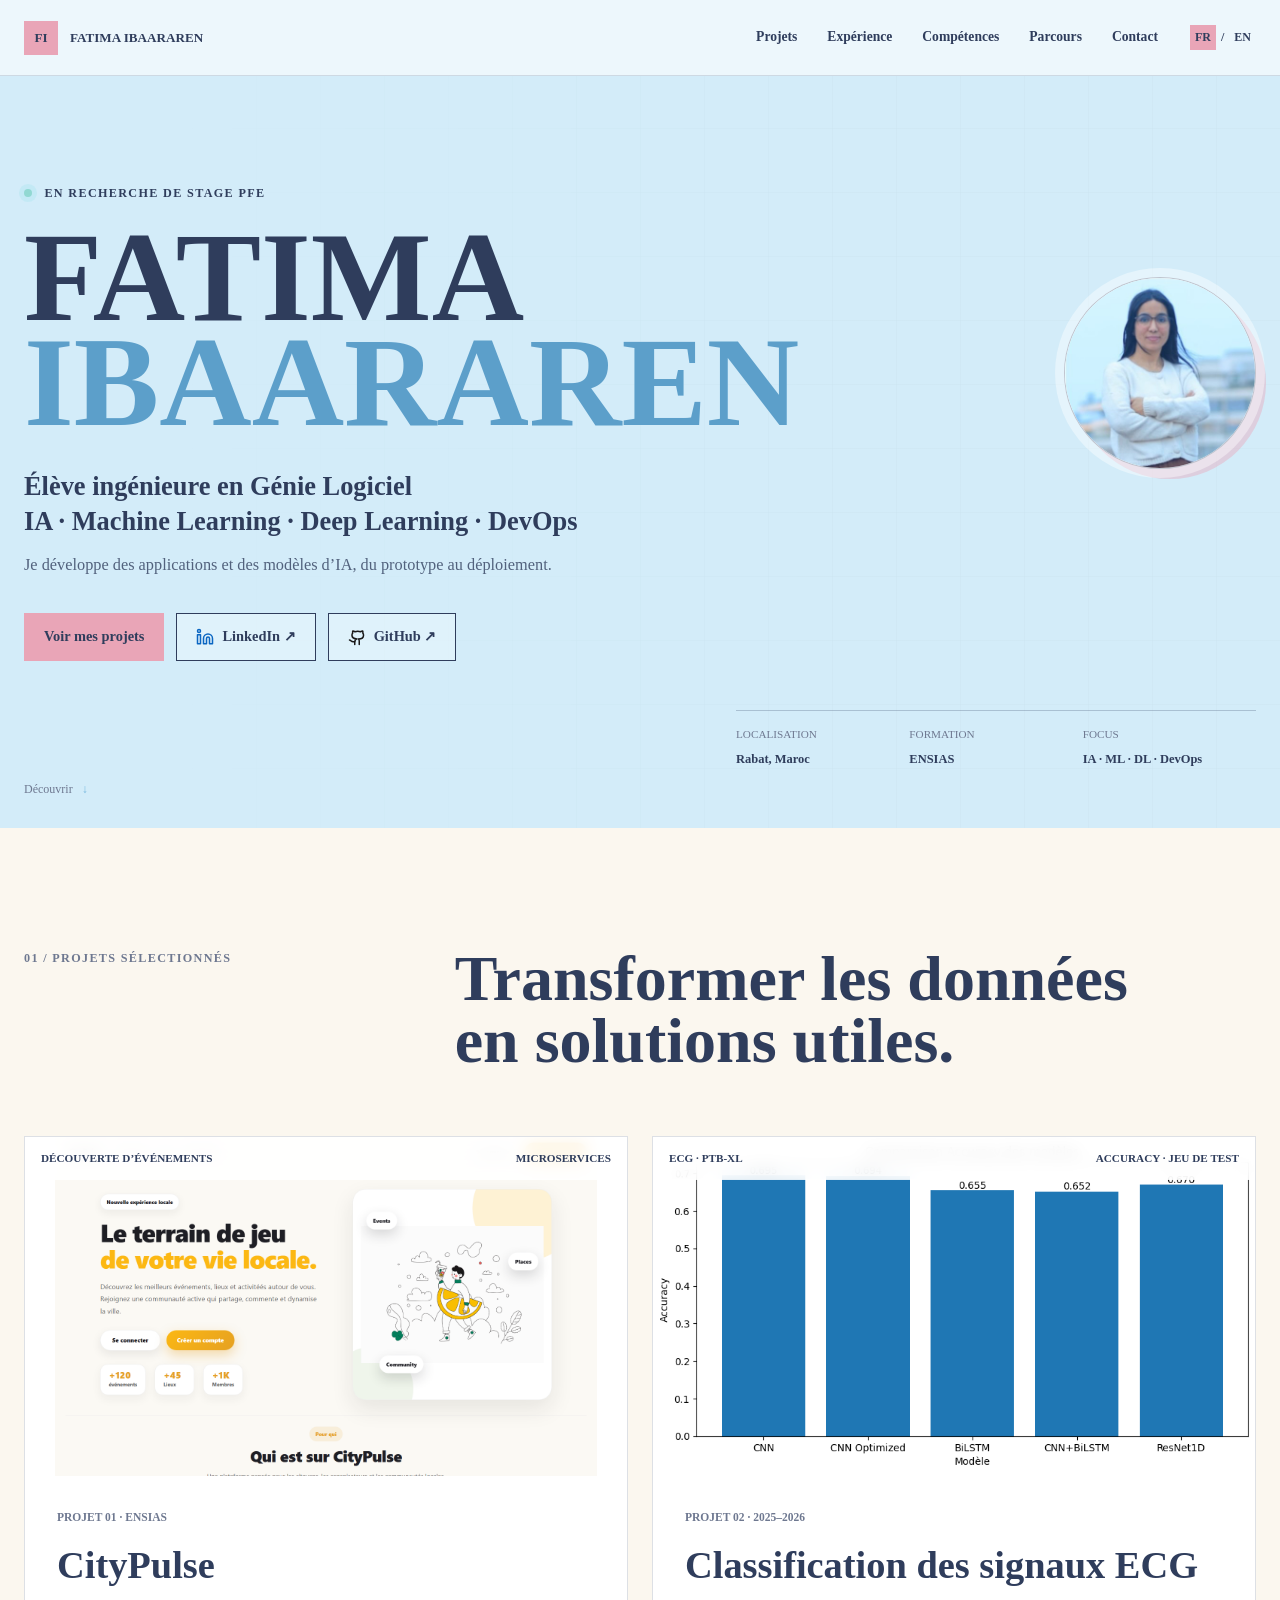
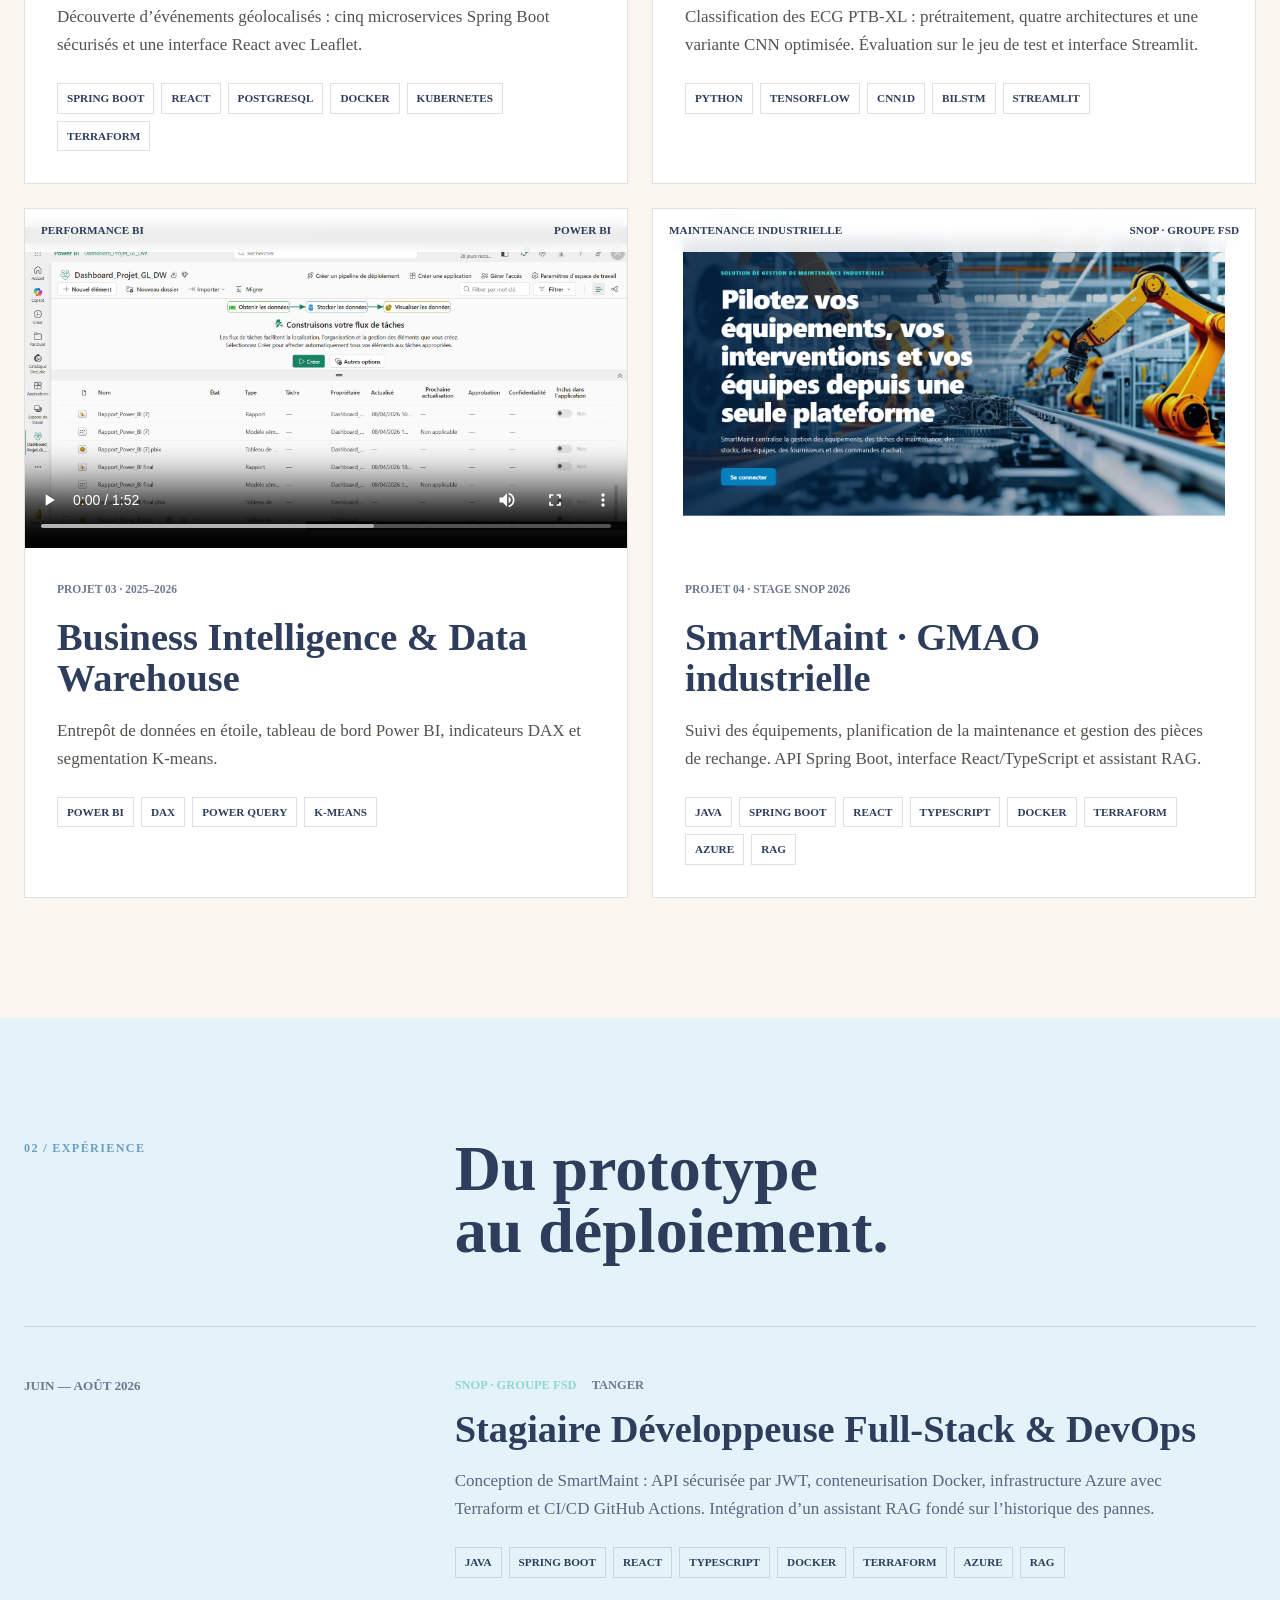
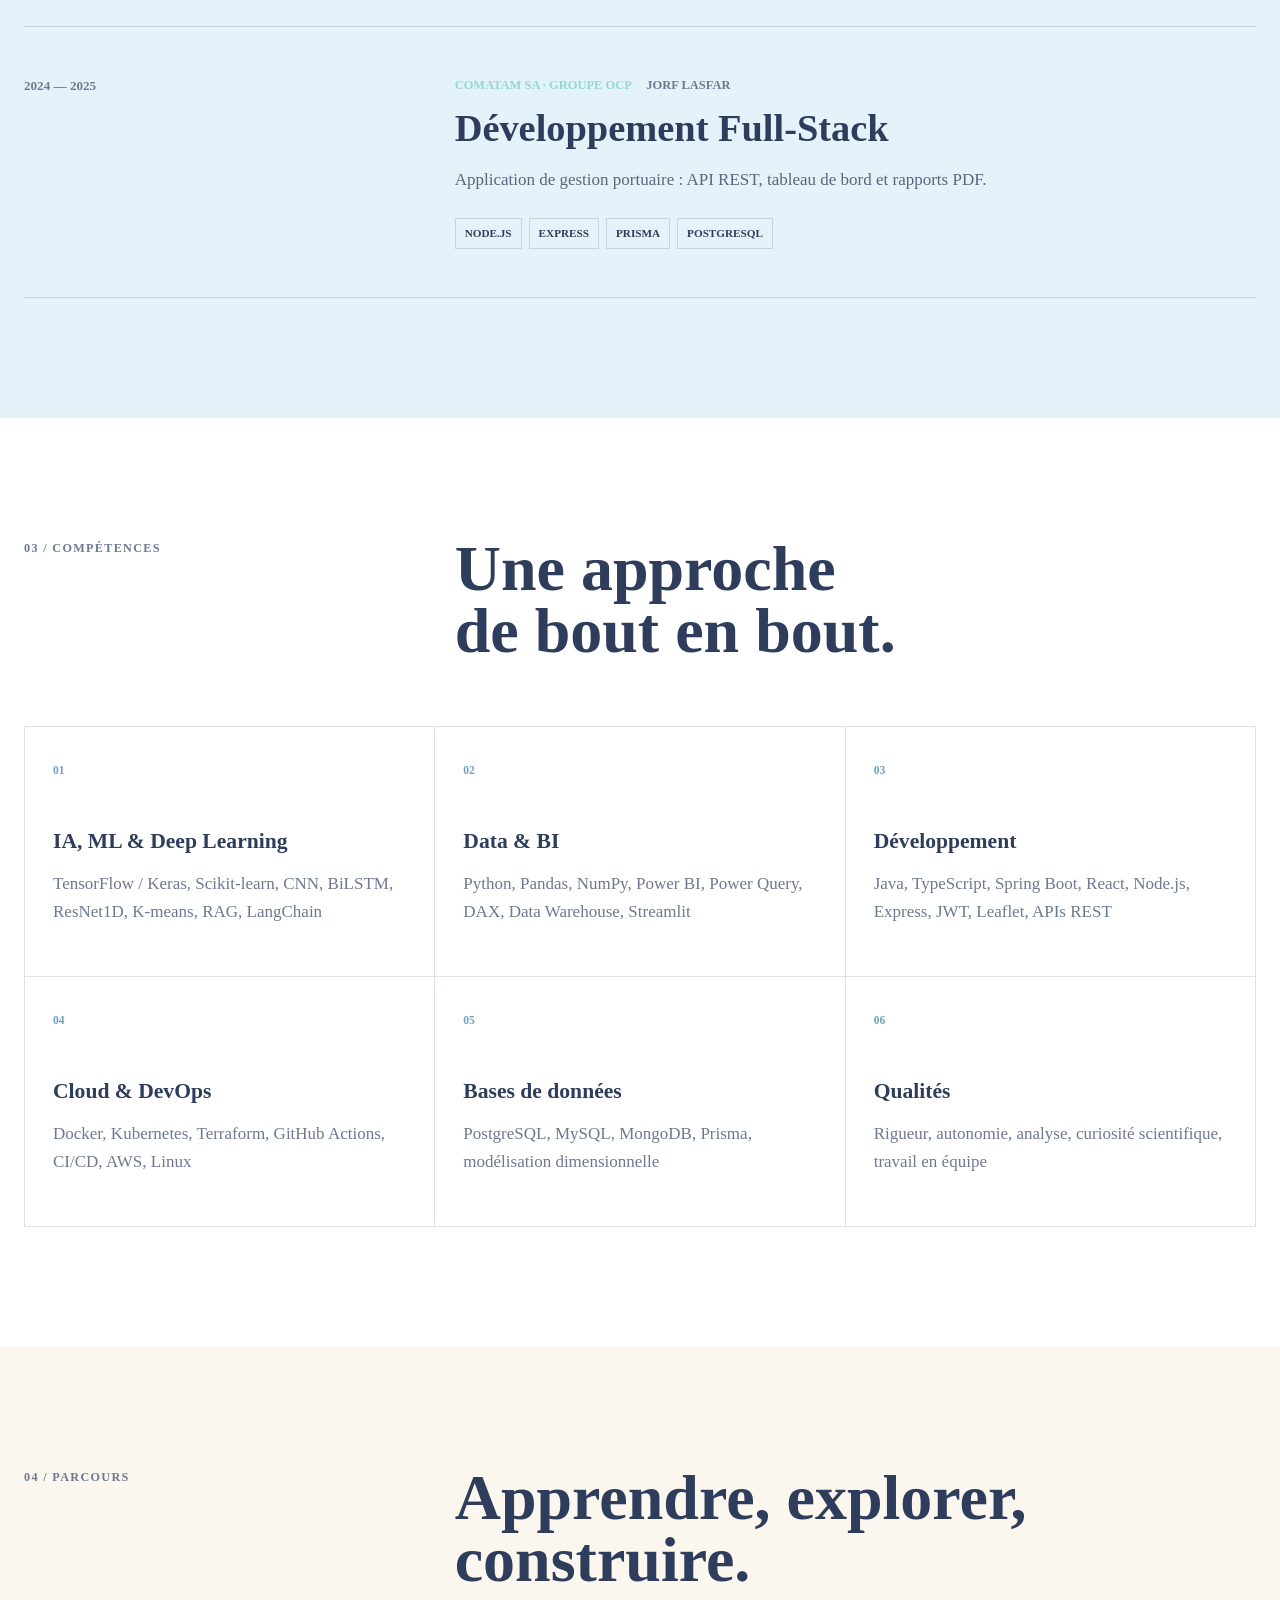
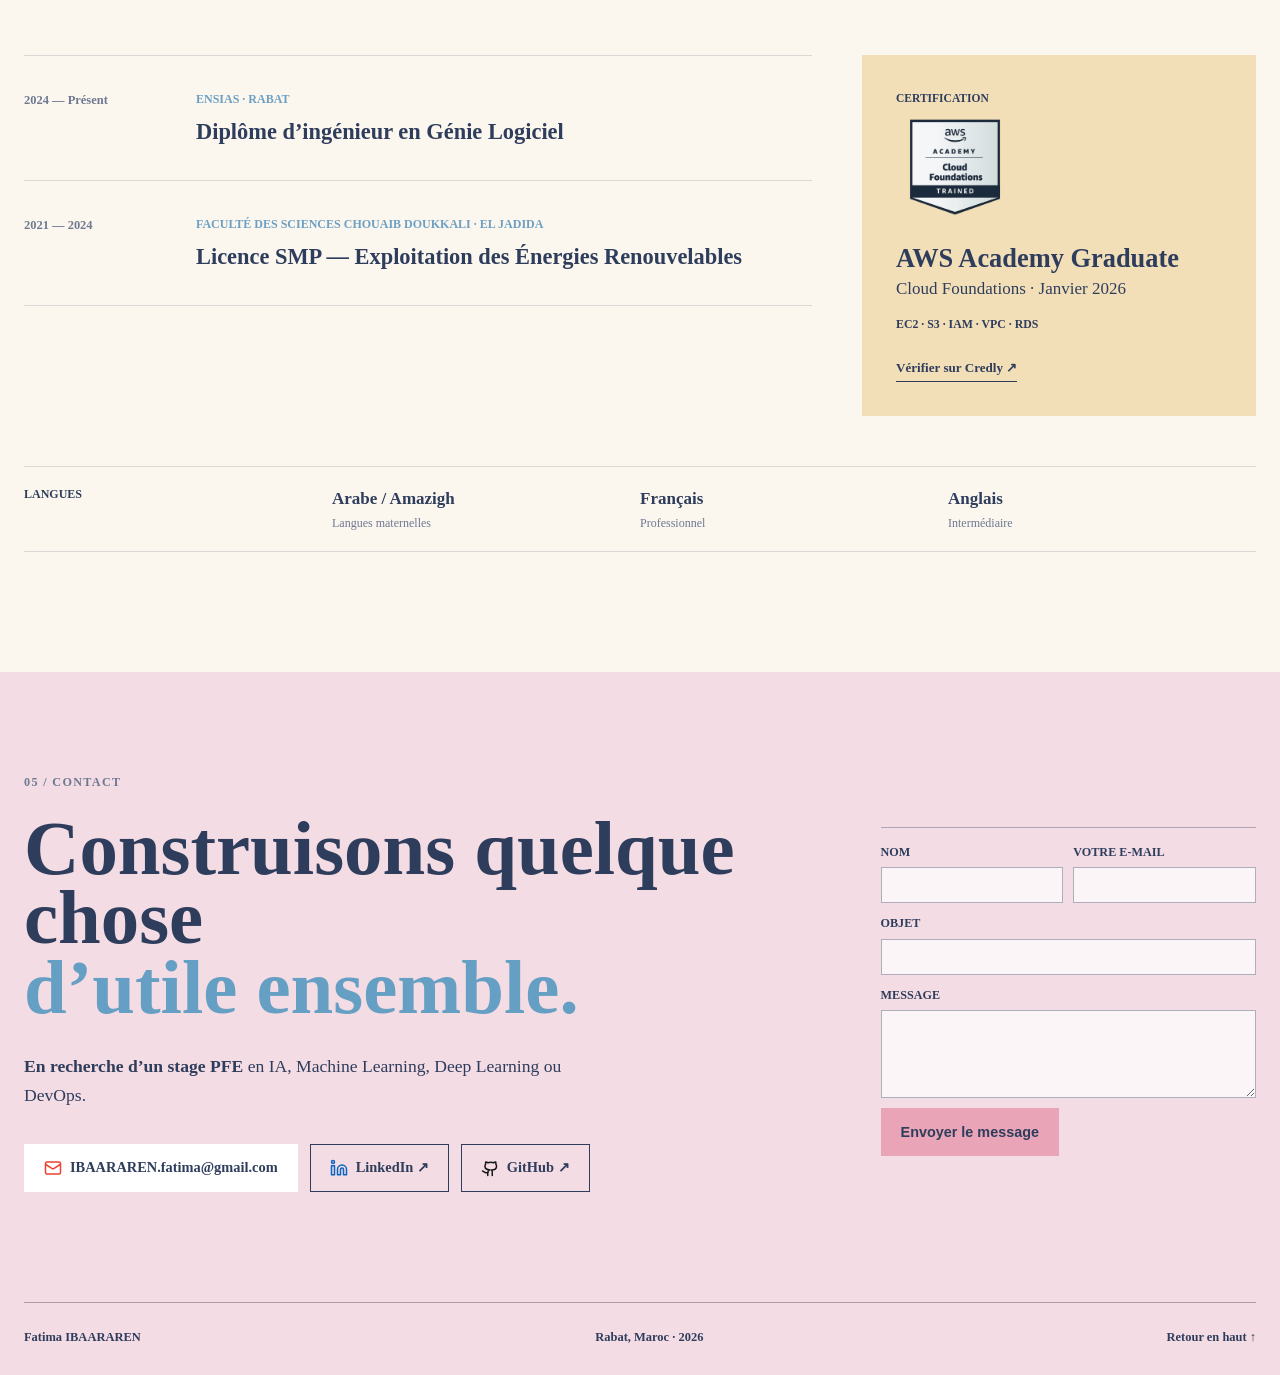
==== commit d60265b3: "Feature SmartMaint in selected projects" ====
--- a/index.html
+++ b/index.html
@@ -179,14 +179,16 @@
 
         <article class="project-card reveal">
           <div class="project-visual media-visual">
-            <div class="visual-label"><span>Gestion portuaire</span><span>MVP</span></div>
-            <img class="project-media" src="gestion-portuaire.png" alt="Interface de l’application de gestion portuaire présentant ses fonctionnalités principales" loading="lazy">
+            <div class="visual-label"><span>Maintenance industrielle</span><span>SNOP · Groupe FSD</span></div>
+            <a class="project-image-link" href="assets/smartmaint-interface.png" target="_blank" rel="noopener" aria-label="Ouvrir la capture de SmartMaint en grand">
+              <img class="project-media" src="assets/smartmaint-interface.png" alt="Page d’accueil de SmartMaint, application de gestion de maintenance industrielle" loading="lazy">
+            </a>
           </div>
           <div class="project-copy">
-            <p class="project-number">Projet 04 · Stage 2024–2025</p>
-            <h3>Application de gestion portuaire</h3>
-            <p>Application de suivi portuaire avec API REST, tableau de bord et rapports PDF.</p>
-            <ul class="tags" aria-label="Technologies"><li>Node.js</li><li>Express</li><li>Prisma</li><li>PostgreSQL</li></ul>
+            <p class="project-number">Projet 04 · Stage SNOP 2026</p>
+            <h3>SmartMaint · GMAO industrielle</h3>
+            <p>Suivi des équipements, planification de la maintenance et gestion des pièces de rechange. API Spring Boot, interface React/TypeScript et assistant RAG.</p>
+            <ul class="tags" aria-label="Technologies"><li>Java</li><li>Spring Boot</li><li>React</li><li>TypeScript</li><li>Docker</li><li>Terraform</li><li>Azure</li><li>RAG</li></ul>
           </div>
         </article>
       </div>
@@ -203,11 +205,8 @@
           <div class="timeline-copy">
             <p class="company">SNOP · Groupe FSD <span>Tanger</span></p>
             <h3>Stagiaire Développeuse Full-Stack & DevOps</h3>
-            <p>Développement de SmartMaint, une GMAO en Spring Boot et React/TypeScript. Déploiement Docker/Azure avec Terraform et GitHub Actions ; assistant RAG pour l’analyse des pannes.</p>
+            <p>Conception de SmartMaint : API sécurisée par JWT, conteneurisation Docker, infrastructure Azure avec Terraform et CI/CD GitHub Actions. Intégration d’un assistant RAG fondé sur l’historique des pannes.</p>
             <ul class="tags"><li>Java</li><li>Spring Boot</li><li>React</li><li>TypeScript</li><li>Docker</li><li>Terraform</li><li>Azure</li><li>RAG</li></ul>
-            <a class="experience-media-link" href="assets/smartmaint-interface.png" target="_blank" rel="noopener" aria-label="Ouvrir la capture de SmartMaint en grand">
-              <img class="experience-media" src="assets/smartmaint-interface.png" alt="Interface de l’application de maintenance SmartMaint" loading="lazy">
-            </a>
           </div>
         </article>
         <article class="timeline-item reveal">
--- a/styles.css
+++ b/styles.css
@@ -155,8 +155,6 @@
 .company span { color: var(--muted); margin-left: 12px; }
 .timeline-copy h3 { margin: 0 0 16px; font-size: clamp(1.5rem, 3vw, 2.45rem); line-height: 1.1; }
 .timeline-copy > p:last-of-type { max-width: 760px; color: #59667e; }
-.experience-media-link { display: block; width: min(100%, 760px); margin-top: 24px; }
-.experience-media { display: block; width: 100%; aspect-ratio: 16 / 9; object-fit: contain; background: var(--white); }
 .experience-section .tags li { border-color: var(--line); color: var(--ink); }
 
 .skills-section { background: var(--white); }
